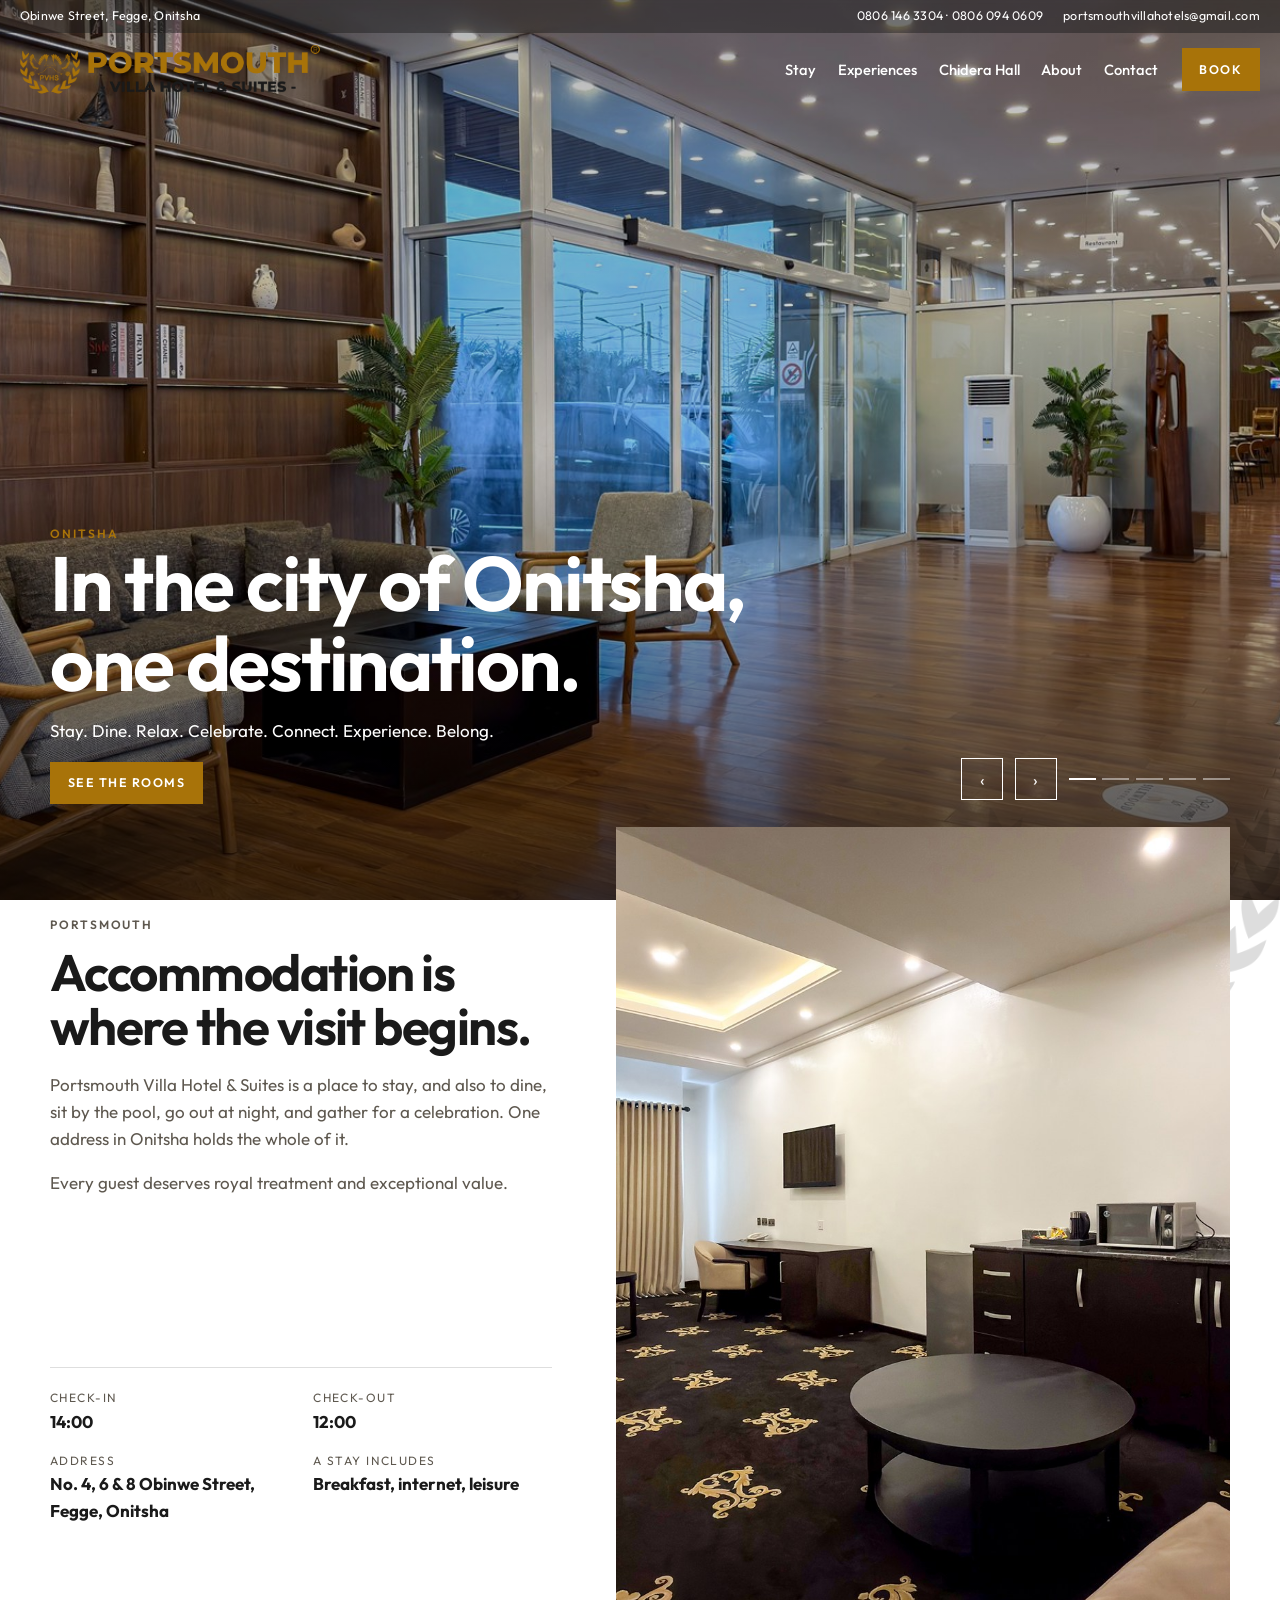
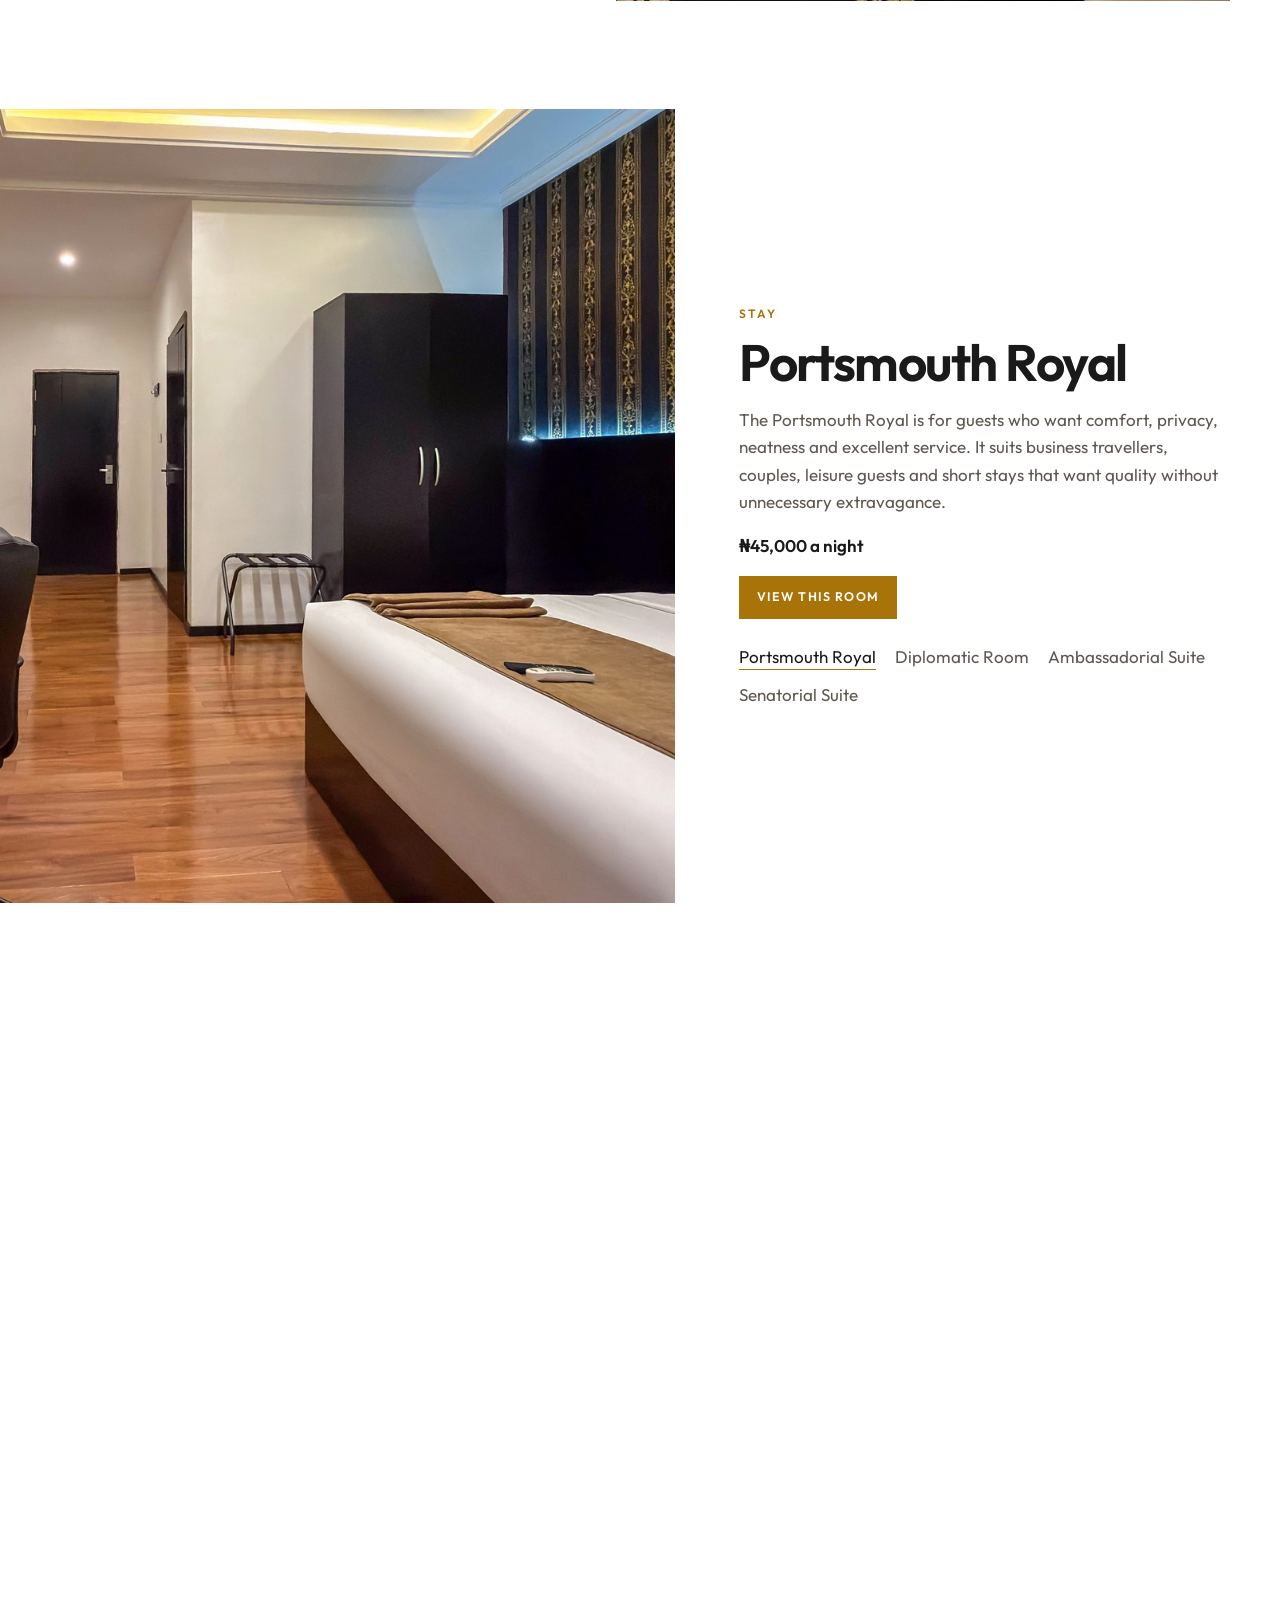
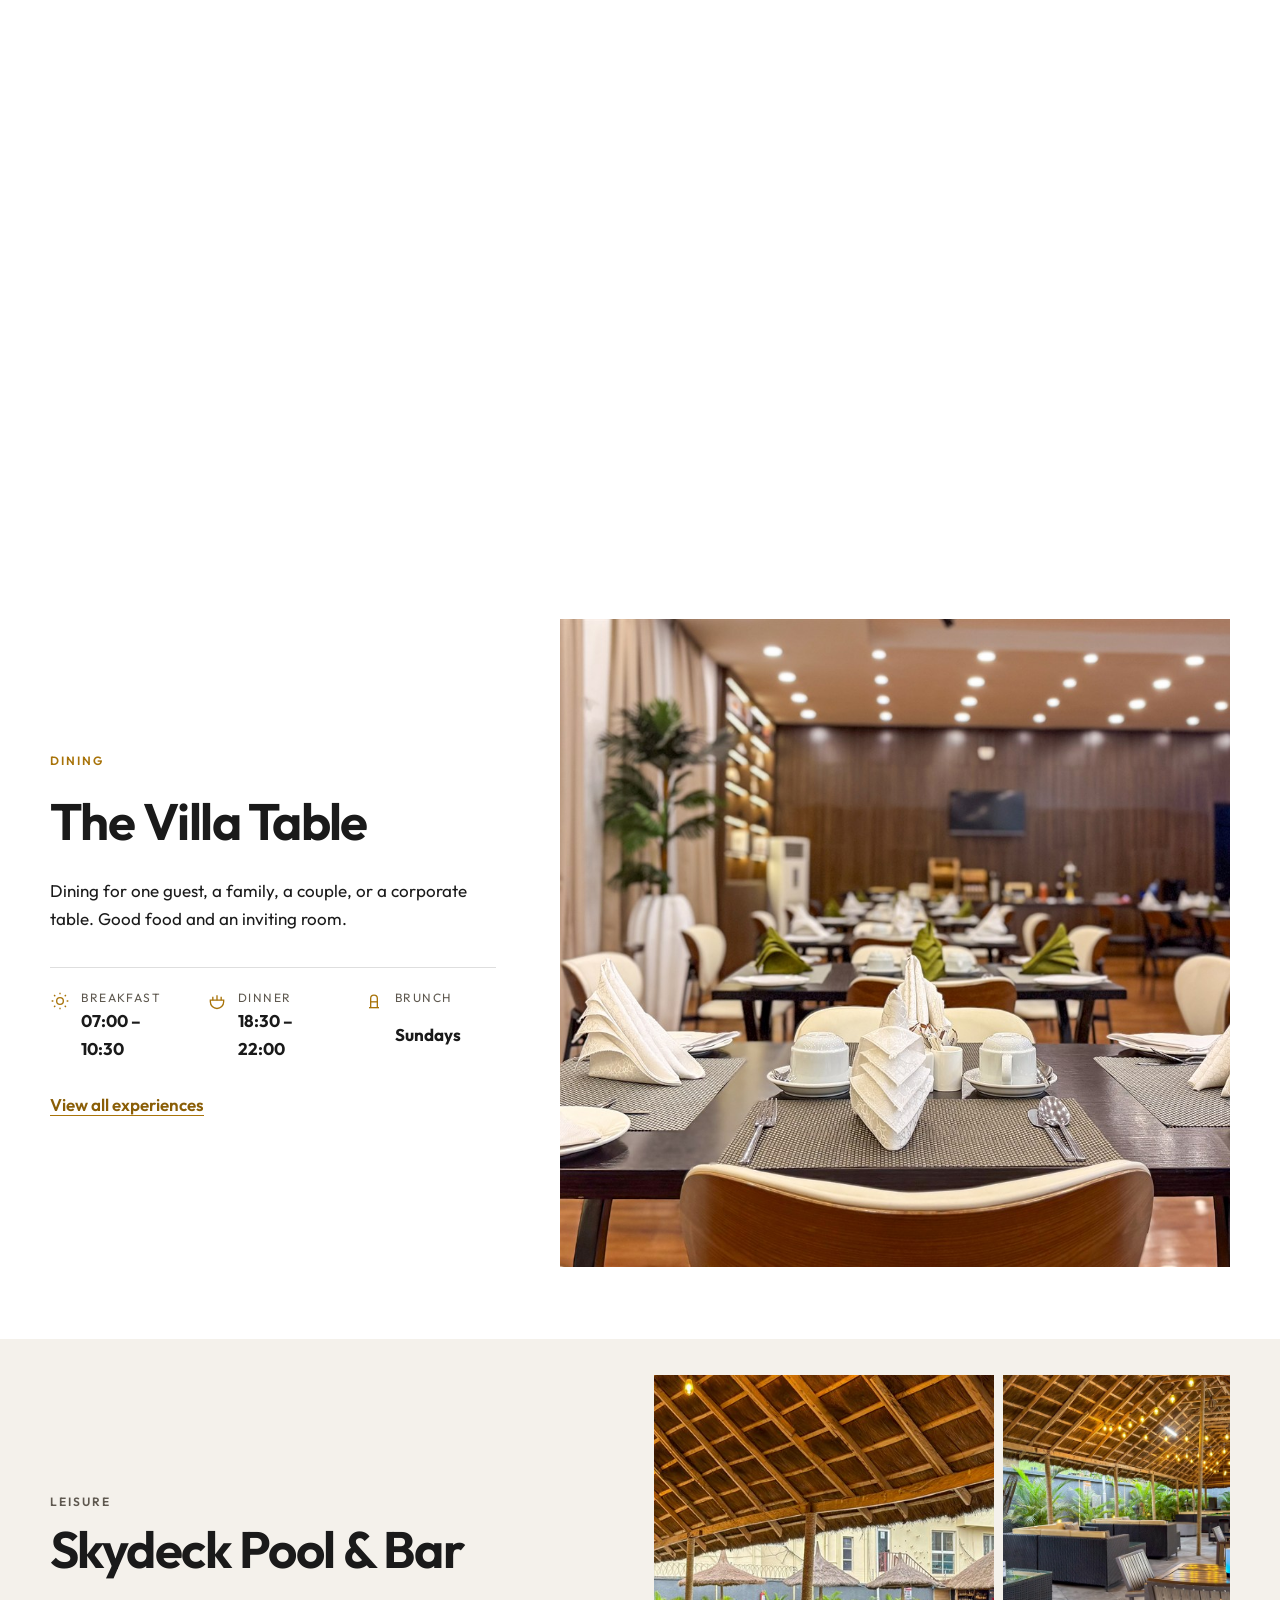
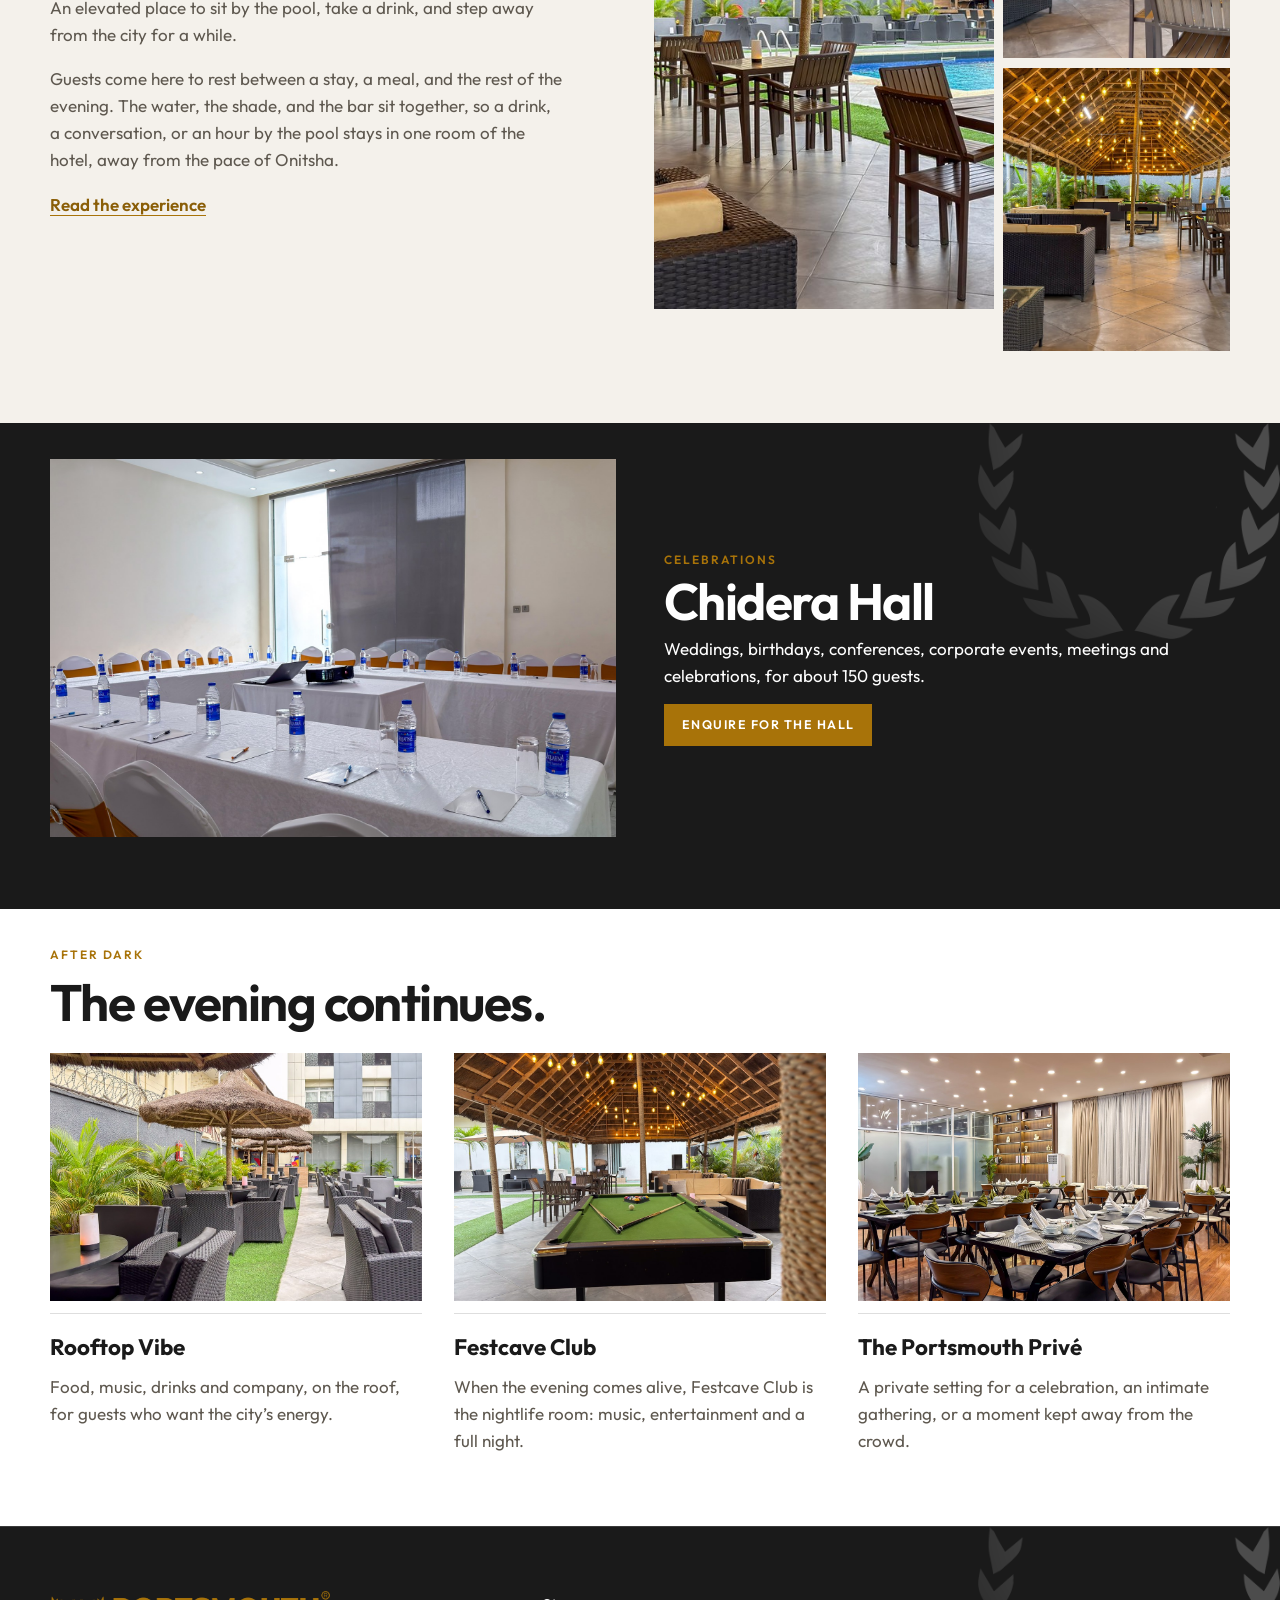
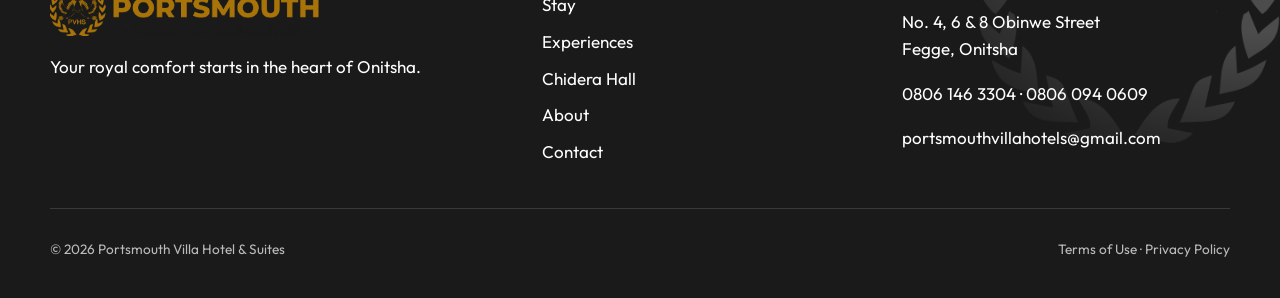
==== index.html @ 645252fc "Initial commit" ====
<!DOCTYPE html>
<html lang="en">
<head>
  <meta charset="utf-8">
  <meta name="viewport" content="width=device-width, initial-scale=1">
  <title>Portsmouth Villa Hotel &amp; Suites | Onitsha</title>
  <meta name="description" content="In the city of Onitsha, one destination. Stay, dine, relax, celebrate and belong at Portsmouth Villa Hotel &amp; Suites.">
  <link rel="icon" href="assets/branding/Portsmouth Hotels logo icon.png">
  <link rel="preconnect" href="https://fonts.googleapis.com">
  <link rel="preconnect" href="https://fonts.gstatic.com" crossorigin>
  <link href="https://fonts.googleapis.com/css2?family=Outfit:wght@400;500;600;700&amp;display=swap" rel="stylesheet">
  <link rel="stylesheet" href="css/portsmouth.css">
</head>
<body data-page="home">
  <div id="site-header-root"></div>
  <main id="main">
    <section class="hero hero--slider" id="room-hero" aria-roledescription="carousel" aria-label="Rooms">
      <div class="hero-slider" data-hero>
        <div class="hero-slider__track" data-hero-track></div>
        <div class="hero-slider__copy">
          <p class="label" data-hero-kicker></p>
          <h1 class="h1" data-hero-title></h1>
          <p data-hero-text></p>
          <a class="book" data-hero-cta href="#rooms">See the rooms</a>
        </div>
        <div class="hero-slider__controls">
          <button type="button" data-hero-prev aria-label="Previous slide">‹</button>
          <button type="button" data-hero-next aria-label="Next slide">›</button>
          <div class="hero-dots" data-hero-dots></div>
        </div>
      </div>
    </section>

    <div class="booking-bridge" id="stay-book">
      <div class="booking-bar">
        <div id="stayeazi-widget-silkwood-hotels" class="stayeazi-booking-widget" data-widget-token="zf21Fo8LYm0jHYRP91grvJZnBqG4yktO"></div>
      </div>
    </div>

    <section class="intro-band" id="intro">
      <div class="wreath wreath--black wreath--corner" aria-hidden="true"></div>
      <div class="wrap intro">
        <div class="intro__copy">
          <div>
            <p class="label">Portsmouth</p>
            <h2 class="h2">Accommodation is where the visit begins.</h2>
            <p>Portsmouth Villa Hotel &amp; Suites is a place to stay, and also to dine, sit by the pool, go out at night, and gather for a celebration. One address in Onitsha holds the whole of it.</p>
            <p>Every guest deserves royal treatment and exceptional value.</p>
          </div>
          <ul class="intro-facts">
            <li><span>Check-in</span><strong data-fill="checkIn"></strong></li>
            <li><span>Check-out</span><strong data-fill="checkOut"></strong></li>
            <li><span>Address</span><strong data-fill="address"></strong></li>
            <li><span>A stay includes</span><strong>Breakfast, internet, leisure</strong></li>
          </ul>
        </div>
        <div class="intro__photo" id="intro-photo"></div>
      </div>
    </section>

    <section class="room-seq" id="rooms" aria-label="Rooms">
      <div class="room-seq__track" data-seq>
        <div class="room-seq__stage">
          <div class="room-seq__frame" data-seq-frame></div>
          <div class="room-seq__copy">
            <p class="label">Stay</p>
            <h2 class="h2" data-seq-title></h2>
            <p class="room-seq__text" data-seq-text></p>
            <p class="room-seq__rate" data-seq-rate></p>
            <a class="book" data-seq-cta href="room-details.html?room=royal#royal">View this room</a>
            <ol class="room-seq__names" data-seq-names></ol>
          </div>
        </div>
      </div>
      <div class="room-seq__mobile" data-seq-mobile></div>
    </section>

    <section class="table-band" id="table">
      <div class="wrap table-row">
        <div id="table-photo"></div>
        <div class="table-row__copy">
          <p class="label">Dining</p>
          <h2 class="h2">The Villa Table</h2>
          <p>Dining for one guest, a family, a couple, or a corporate table. Good food and an inviting room.</p>
          <ul class="intro-facts dining-facts">
            <li>
              <svg viewBox="0 0 24 24" aria-hidden="true"><circle cx="12" cy="12" r="4"/><path d="M12 2v2M12 20v2M4.9 4.9l1.4 1.4M17.7 17.7l1.4 1.4M2 12h2M20 12h2M4.9 19.1l1.4-1.4M17.7 6.3l1.4-1.4"/></svg>
              <span>Breakfast</span>
              <strong data-fill="breakfastHours"></strong>
            </li>
            <li>
              <svg viewBox="0 0 24 24" aria-hidden="true"><path d="M4 11h16v2a8 8 0 0 1-16 0v-2z"/><path d="M7 11V7M12 11V5M17 11V7"/></svg>
              <span>Dinner</span>
              <strong data-fill="dinnerHours"></strong>
            </li>
            <li>
              <svg viewBox="0 0 24 24" aria-hidden="true"><path d="M6 20h12"/><path d="M8 20V9a4 4 0 0 1 8 0v11"/><path d="M8 13h8"/></svg>
              <span>Brunch</span>
              <strong data-fill="brunchHours"></strong>
            </li>
          </ul>
          <p><a class="link" href="experiences.html">View all experiences</a></p>
        </div>
      </div>
    </section>

    <section class="sky" id="sky">
      <div class="wrap sky__layout">
        <div class="sky__copy">
          <p class="label">Leisure</p>
          <h2 class="h2">Skydeck Pool &amp; Bar</h2>
          <p>An elevated place to sit by the pool, take a drink, and step away from the city for a while.</p>
          <p>Guests come here to rest between a stay, a meal, and the rest of the evening. The water, the shade, and the bar sit together, so a drink, a conversation, or an hour by the pool stays in one room of the hotel, away from the pace of Onitsha.</p>
          <p><a class="link" href="experiences.html#skydeck">Read the experience</a></p>
        </div>
        <div class="sky-gallery" id="sky-gallery"></div>
      </div>
    </section>

    <section class="chidera" id="hall">
      <div class="wreath wreath--corner" aria-hidden="true"></div>
      <div class="wrap chidera__grid">
        <div class="chidera__copy">
          <div class="chidera__intro">
            <p class="label">Celebrations</p>
            <h2 class="h2">Chidera Hall</h2>
            <p>Weddings, birthdays, conferences, corporate events, meetings and celebrations, for about 150 guests.</p>
          </div>
          <p class="chidera__cta"><a class="book" href="chidera-hall.html">Enquire for the hall</a></p>
        </div>
        <div id="chidera-photo"></div>
      </div>
    </section>

    <section class="evening">
      <div class="wrap">
        <p class="label">After dark</p>
        <h2 class="h2">The evening continues.</h2>
        <div class="evening__grid" id="evening"></div>
      </div>
    </section>
  </main>
  <div id="site-footer-root"></div>
  <script src="js/content.js"></script>
  <script src="js/images.js"></script>
  <script src="js/site-chrome.js"></script>
  <script src="js/pages.js"></script>
</body>
</html>
---- css/portsmouth.css ----
:root {
  --gold: #a87309;
  --gold-deep: #8a5e07;
  --ink: #1a1a1a;
  --muted: #5e584f;
  --line: rgba(26, 26, 26, 0.14);
  --white: #fff;
  --header: 7.5rem;
  --section: 4.5rem;
  --ease: cubic-bezier(0.22, 1, 0.36, 1);
  --font: "Outfit", "Avenir Next", "Segoe UI", sans-serif;
}

*,
*::before,
*::after { box-sizing: border-box; }

html { scroll-behavior: smooth; }

body {
  margin: 0;
  background: var(--white);
  color: var(--ink);
  font-family: var(--font);
  font-size: 1.0625rem;
  line-height: 1.6;
  font-weight: 400;
}

img { max-width: 100%; display: block; }

a { color: inherit; }

button, input, select, textarea { font: inherit; color: inherit; }

.skip {
  position: absolute;
  left: 1rem;
  top: -4rem;
  background: var(--white);
  padding: 0.5rem 0.75rem;
  z-index: 80;
}

.skip:focus { top: 0.5rem; }

.wrap {
  width: min(1180px, calc(100% - 3rem));
  margin-inline: auto;
}

.wrap-wide {
  width: min(1360px, calc(100% - 2rem));
  margin-inline: auto;
}

.label {
  margin: 0 0 0.75rem;
  color: var(--gold);
  font-size: 0.75rem;
  font-weight: 600;
  letter-spacing: 0.16em;
  text-transform: uppercase;
}

h1, h2, .h1, .h2 {
  font-weight: 650;
  letter-spacing: -0.03em;
  line-height: 1.05;
}

.h1 { font-size: clamp(2.6rem, 6vw, 5.4rem); margin: 0; }

.h2 { font-size: clamp(2rem, 4vw, 3.4rem); margin: 0; }

.lead { font-size: 1.125rem; color: var(--muted); max-width: 38rem; }

.rule { border: 0; border-top: 1px solid var(--line); margin: 0; }

/* Media */
.media {
  overflow: hidden;
  background: var(--ink);
  position: relative;
}

.media img {
  width: 100%;
  height: 100%;
  object-fit: cover;
  transition: transform 0.7s var(--ease);
}

.media--16x9 { aspect-ratio: 16 / 9; }
.media--3x2 { aspect-ratio: 3 / 2; }
.media--4x5 { aspect-ratio: 4 / 5; }

a:hover .media img,
button:hover .media img,
.media:active img { transform: scale(1.035); }

/* Pattern */
.wreath {
  position: absolute;
  inset: 0;
  pointer-events: none;
  background-image: url("../assets/branding/Portsmouth_pattern.png");
  background-repeat: no-repeat;
  background-position: right top;
  background-size: min(340px, 72%);
  opacity: 0.13;
}

.wreath--corner {
  left: auto;
  bottom: auto;
  width: min(420px, 70%);
  height: 70%;
  -webkit-mask-image: radial-gradient(ellipse at top right, #000 28%, transparent 74%);
  mask-image: radial-gradient(ellipse at top right, #000 28%, transparent 74%);
}

.chidera .wreath,
.site-footer .wreath {
  filter: invert(1);
  opacity: 0.22;
}

/* Header */
.site-header {
  position: fixed;
  inset: 0 0 auto 0;
  z-index: 40;
  color: var(--white);
  transition: background 0.4s var(--ease), color 0.4s var(--ease);
}

.site-header.is-solid,
body:not([data-page="home"]) .site-header {
  background: var(--white);
  color: var(--ink);
  border-bottom: 1px solid var(--line);
}

.topbar {
  display: flex;
  justify-content: flex-end;
  gap: 1.25rem;
  padding: 0.4rem 1.25rem;
  font-size: 0.78rem;
  letter-spacing: 0.02em;
  background: rgba(26, 26, 26, 0.45);
}

.site-header.is-solid .topbar,
body:not([data-page="home"]) .topbar {
  background: var(--ink);
  color: var(--white);
}

.topbar a { text-decoration: none; }
.topbar a:hover { color: #e4c27a; }

.topbar__address { margin-right: auto; }

.navrow {
  display: flex;
  align-items: center;
  gap: 1.5rem;
  min-height: 4.6rem;
  padding: 0.4rem 1.25rem;
}

.logo {
  position: relative;
  display: block;
  flex: none;
  width: 300px;
  aspect-ratio: 3128 / 504;
  overflow: hidden;
  line-height: 0;
}

.logo img {
  position: absolute;
  width: calc(100% * 3508 / 3128);
  height: calc(100% * 2481 / 504);
  max-width: none;
  left: calc(100% * -220 / 3128);
  top: calc(100% * -896 / 504);
  object-fit: fill;
}

@media (max-width: 1279px) {
  .logo { width: min(260px, 32vw); }
}

@media (max-width: 1023px) {
  :root { --header: 6.25rem; --section: 3.25rem; }
  .logo { width: min(210px, 58vw); }
}

@media (max-width: 480px) {
  :root { --section: 2.5rem; }
}
.logo__on-light { display: none; }

.site-header.is-solid .logo__on-dark,
body:not([data-page="home"]) .logo__on-dark { display: none; }

.site-header.is-solid .logo__on-light,
body:not([data-page="home"]) .logo__on-light { display: block; }

.nav {
  display: none;
  align-items: center;
  gap: 1.35rem;
  margin-left: auto;
}

.nav a {
  text-decoration: none;
  font-size: 0.92rem;
  font-weight: 500;
  position: relative;
}

.nav a::after {
  content: "";
  position: absolute;
  left: 0;
  right: 0;
  bottom: -0.2rem;
  height: 1px;
  background: currentColor;
  transform: scaleX(0);
  transform-origin: left;
  transition: transform 0.35s var(--ease);
}

.nav a:hover::after,
.nav a[aria-current="page"]::after { transform: scaleX(1); }

.book {
  display: inline-flex;
  align-items: center;
  justify-content: center;
  text-decoration: none;
  background: var(--gold);
  color: var(--white);
  padding: 0.7rem 1.1rem;
  font-size: 0.78rem;
  font-weight: 600;
  letter-spacing: 0.12em;
  text-transform: uppercase;
  border: 0;
  cursor: pointer;
}

.book:hover { background: var(--gold-deep); }
.book:active { transform: translateY(1px); }

.menu-btn {
  margin-left: auto;
  display: inline-flex;
  align-items: center;
  justify-content: center;
  background: rgba(26, 26, 26, 0.72);
  color: var(--white);
  border: 0;
  width: 2.6rem;
  height: 2.6rem;
  padding: 0;
  cursor: pointer;
}

.site-header.is-solid .menu-btn,
body:not([data-page="home"]) .menu-btn {
  background: transparent;
  color: var(--ink);
  border: 1px solid currentColor;
}

.menu-btn span { width: 1.15rem; }

.menu-btn span,
.menu-btn span::before,
.menu-btn span::after {
  display: block;
  height: 1px;
  background: currentColor;
  position: relative;
}

.menu-btn span::before,
.menu-btn span::after {
  content: "";
  position: absolute;
  left: 0;
  right: 0;
}

.menu-btn span::before { top: -6px; }
.menu-btn span::after { top: 6px; }

.mobile-nav {
  position: fixed;
  inset: 0;
  z-index: 60;
  background: var(--white);
  color: var(--ink);
  padding: 1.25rem;
  display: flex;
  flex-direction: column;
  transform: translateX(100%);
  transition: transform 0.4s var(--ease);
}

.mobile-nav.is-open { transform: none; }

.mobile-nav__top {
  display: flex;
  justify-content: space-between;
  align-items: center;
}

.mobile-nav nav {
  display: flex;
  flex-direction: column;
  gap: 0.35rem;
  margin-top: 2rem;
}

.mobile-nav nav a {
  text-decoration: none;
  font-size: 2rem;
  font-weight: 600;
  letter-spacing: -0.03em;
  line-height: 1.2;
}

.mobile-nav__meta {
  margin-top: auto;
  padding-top: 1.5rem;
  color: var(--muted);
  font-size: 0.95rem;
}

.mobile-nav__meta a { color: var(--ink); }

@media (min-width: 1024px) {
  .nav, .navrow > .book { display: inline-flex; }
  .menu-btn { display: none; }
  .topbar__address { display: inline; }
}

@media (max-width: 1023px) {
  .topbar__address { display: none; }
  .navrow > .book { display: none; }
  .menu-btn { flex: none; }
}

@media (max-width: 720px) {
  .topbar {
    gap: 0.65rem;
    padding-inline: 0.75rem;
    font-size: 0.68rem;
  }
  .topbar a[href^="mailto"] { display: none; }
  .topbar .topbar__dot,
  .topbar .topbar__phones a:last-child { display: none; }
  .hero__copy { width: min(1180px, calc(100% - 1.5rem)); }
  .h1 { font-size: clamp(2.05rem, 8.2vw, 5.4rem); }
}

html { overflow-x: clip; }

.hero-book,
.hero-book .stayeazi-booking-widget,
#stay-book .stayeazi-booking-widget {
  max-width: 100%;
  min-width: 0;
}

/* Hero */
.hero {
  position: relative;
  min-height: 100svh;
  width: 100%;
  max-width: 100%;
  color: var(--white);
  display: flex;
  flex-direction: column;
  justify-content: flex-end;
  background: var(--ink);
  overflow-x: clip;
}

.hero__photo {
  position: absolute;
  inset: 0;
  overflow: hidden;
}

.hero__photo .media {
  height: 100%;
  aspect-ratio: auto;
}

.hero__photo img {
  width: 100%;
  height: 100%;
  object-fit: cover;
  object-position: 30% 60%;
  transform: scale(1.06);
  animation: settle 1.2s var(--ease) forwards;
}

.hero__shade {
  position: absolute;
  inset: 0;
  background: linear-gradient(to top, rgba(0, 0, 0, 0.62) 0%, rgba(0, 0, 0, 0.15) 46%, rgba(0, 0, 0, 0.28) 100%);
}

.hero__copy {
  position: relative;
  z-index: 1;
  width: min(1180px, calc(100% - 3rem));
  min-width: 0;
  margin: auto auto 1.25rem;
  padding-top: calc(var(--header) + 1rem);
}

.hero__copy p {
  max-width: 36rem;
  font-size: 1.15rem;
  margin: 1rem 0 0;
}

.hero-book {
  position: relative;
  z-index: 2;
  width: min(1100px, calc(100% - 2rem));
  min-width: 0;
  max-width: 100%;
  margin: 0 auto 1rem;
  overflow-x: auto;
}

.hero-book .stayeazi-booking-widget {
  background: var(--white);
  color: var(--ink);
  max-width: 1100px;
  margin: 0 auto;
  min-height: 4.5rem;
}

@keyframes settle { to { transform: scale(1); } }

.hero--slider, .hero-slider { height: 100svh; min-height: 100svh; background: var(--ink); color: #fff; }
.hero-slider { position: relative; }
.hero-slider__track { display: flex; overflow-x: auto; scroll-snap-type: x mandatory; scrollbar-width: none; height: 100%; }
.hero-slider__track::-webkit-scrollbar { display: none; }
.hero-slide { position: relative; flex: 0 0 100%; scroll-snap-align: start; scroll-snap-stop: always; min-width: 0; height: 100%; }
.hero-slide__photo { position: relative; height: 100%; }
.hero-slide__photo .media { height: 100%; aspect-ratio: auto; }
.hero-slide__photo img { width: 100%; height: 100%; object-fit: cover; }
.hero-slide__shade { position: absolute; inset: 0; background: linear-gradient(to top, rgba(0, 0, 0, 0.72), rgba(0, 0, 0, 0.12) 50%, rgba(0, 0, 0, 0.28)); }
.hero-slider__copy { display: none; }
.hero-slide__card { position: absolute; left: 0; right: 0; bottom: 0; z-index: 1; padding: 1.25rem 1.25rem 8.5rem; }
.hero-slide__card h2 { margin: 0.15rem 0 0.45rem; font-size: clamp(1.8rem, 8vw, 2.6rem); line-height: 1.05; }
.hero-slide__card p { margin: 0; max-width: 22rem; }
.hero-slide__card .book { margin-top: 0.9rem; }
.hero-slider__controls { position: absolute; z-index: 2; left: 1.25rem; right: 1.25rem; bottom: 5rem; display: flex; align-items: center; gap: 0.75rem; }
.hero-slider__controls button, .room-seq__nav button { width: 2.6rem; height: 2.6rem; border: 1px solid currentColor; background: transparent; color: inherit; cursor: pointer; }
.hero-dots { display: flex; gap: 0.4rem; margin-left: auto; }
.hero-dots button { width: 1.7rem; height: 2px; padding: 0; border: 0; background: rgba(255, 255, 255, 0.45); }
.hero-dots button[aria-current="true"] { background: #fff; }

.booking-bridge {
  position: relative;
  z-index: 6;
  display: flex;
  justify-content: center;
  margin-top: -2.9rem;
  margin-bottom: -2.9rem;
  padding-inline: 0.75rem;
  pointer-events: none;
}
.booking-bridge .booking-bar,
.booking-bar {
  pointer-events: auto;
  width: min(48rem, calc(100% - 1.5rem));
  max-width: 100%;
  margin-inline: auto;
}

@media (min-width: 900px) {
  .hero-slider__track { position: absolute; inset: 0; display: block; overflow: hidden; }
  .hero-slide { position: absolute; inset: 0; opacity: 0; transition: opacity 0.7s var(--ease); pointer-events: none; }
  .hero-slide.is-active { opacity: 1; pointer-events: auto; }
  .hero-slide__card { display: none; }
  .hero-slider__copy { display: block; position: absolute; z-index: 1; left: 0; right: 0; bottom: 6rem; width: min(1180px, calc(100% - 4rem)); margin: 0 auto; }
  .hero-slider__copy h1 { max-width: 14ch; }
  .hero-slider__copy p { max-width: 34rem; margin: 0.8rem 0 0; }
  .hero-slider__copy .book { margin-top: 1.1rem; }
  .hero-slider__controls { left: auto; right: max(2rem, calc((100% - 1180px) / 2)); bottom: 6.25rem; width: auto; }
}

/* Sections */
.band { padding: var(--section) 0; }

.sky, .evening { position: relative; overflow: hidden; }
.intro-band, .table-band { position: relative; }
.intro { display: grid; grid-template-columns: 1fr; gap: 1.5rem; align-items: stretch; }
.intro__copy { display: flex; flex-direction: column; justify-content: space-between; gap: 2rem; padding: clamp(3rem, 6vw, 5rem) 0; }
.intro__copy p { color: var(--muted); max-width: 38rem; }
@media (max-width: 899px) {
  .intro__photo { display: none; }
}
.intro-facts { list-style: none; margin: 0; padding: 1.25rem 0 0; display: grid; grid-template-columns: 1fr 1fr; gap: 1rem 1.5rem; border-top: 1px solid var(--line); }
.intro-facts span { display: block; color: var(--muted); font-size: 0.75rem; letter-spacing: 0.12em; text-transform: uppercase; }
.dining-facts { grid-template-columns: 1fr; margin-top: 0.4rem; }
.dining-facts li { display: grid; grid-template-columns: 1.4rem 1fr; column-gap: 0.55rem; align-items: start; }
.dining-facts svg { grid-row: 1 / span 2; width: 1.25rem; height: 1.25rem; margin-top: 0.15rem; stroke: var(--gold); fill: none; stroke-width: 1.6; }
.dining-facts span { grid-column: 2; }
.dining-facts strong { grid-column: 2; }
@media (min-width: 600px) {
  .dining-facts { grid-template-columns: repeat(3, minmax(0, 1fr)); }
}
.intro-band { padding-top: 5.75rem; padding-bottom: var(--section); }
.room-seq,
.table-band,
.sky,
.chidera,
.evening { padding-bottom: var(--section); }
main > section + section { padding-top: calc(var(--section) * 0.5); }
.intro__copy { padding-top: 1rem; }
@media (min-width: 900px) {
  .intro { grid-template-columns: 0.9fr 1.1fr; gap: 4rem; min-height: 78vh; align-items: stretch; }
  .intro__photo { position: relative; margin-top: -4.5rem; min-height: 100%; align-self: stretch; }
  .intro__photo .media { position: absolute; inset: 0; height: 100%; aspect-ratio: auto; min-height: 0; }
  .intro__photo .media img { width: 100%; height: 100%; object-fit: cover; }
}

.room-seq { position: relative; z-index: 1; background: var(--white); }
.room-seq__mobile {
  height: calc(100svh + var(--count, 4) * 72svh);
}
.room-seq__pin {
  position: sticky;
  top: var(--header);
  height: calc(100svh - var(--header));
  display: flex;
  flex-direction: column;
  padding: 0.7rem 1.15rem 0.85rem;
  overflow: hidden;
  background: var(--white);
  box-sizing: border-box;
}
.room-seq__steps { display: flex; gap: 0.4rem; margin-bottom: 0.55rem; flex: none; }
.room-seq__steps span { flex: 1; height: 2px; background: rgba(26, 26, 26, 0.16); }
.room-seq__steps span.is-past { background: rgba(26, 26, 26, 0.4); }
.room-seq__steps span.is-active { background: var(--gold); }
.room-seq__slides { flex: 1; min-height: 0; display: grid; }
.room-card {
  grid-area: 1 / 1;
  min-height: 0;
  height: 100%;
  display: flex;
  flex-direction: column;
  opacity: 0;
  transform: translateX(70%);
  pointer-events: none;
  transition: opacity 0.45s ease, transform 0.6s var(--ease);
}
.room-card.is-past { transform: translateX(-70%); }
.room-card.is-active { opacity: 1; transform: none; pointer-events: auto; }
.room-card .media { flex: 1 1 auto; min-height: 0; aspect-ratio: auto; overflow: hidden; }
.room-card .media img { width: 100%; height: 100%; object-fit: cover; }
.room-card__body { flex: none; padding: 0.6rem 0 0; display: grid; gap: 0.5rem; }
.room-card__body h3 { margin: 0; font-size: clamp(1.3rem, 4.6vw, 1.65rem); }
.room-card__body .book { justify-self: start; }
.room-amenities { list-style: none; display: grid; grid-template-columns: repeat(3, 1fr); gap: 0.45rem; margin: 0; padding: 0; }
.room-amenities li { display: grid; justify-items: center; gap: 0.25rem; text-align: center; font-size: 0.68rem; line-height: 1.2; }
.room-amenities svg { width: 1.3rem; height: 1.3rem; stroke: var(--ink); fill: none; stroke-width: 1.6; }
.room-seq__track { display: none; }
.table-band { position: relative; z-index: 0; clear: both; background: var(--white); }
@media (max-width: 899px) {
  .room-seq { padding-top: 0; padding-bottom: var(--section); }
  .table-row { gap: 0.85rem; }
  .table-row__copy { justify-content: flex-start; gap: 0.35rem; padding: 0; }
  .table-row__copy .label { margin-bottom: 0.15rem; }
  .table-row__copy h2,
  .table-row__copy p { margin: 0; }
}
@media (min-width: 900px) {
  .room-seq__mobile { display: none; }
  .room-seq__track { display: block; --stage: calc(100svh - var(--header)); --step: 78vh; height: calc(var(--stage) + var(--count, 4) * var(--step)); }
  .room-seq__stage { position: sticky; top: var(--header); height: var(--stage); display: grid; grid-template-columns: 1.15fr 0.85fr; gap: 3.5rem; align-items: center; width: 100%; margin: 0; padding-right: max(2rem, calc((100% - 1180px) / 2)); }
  .room-seq__copy { padding-left: 0.5rem; }
  .room-seq__stage h2 { margin: 0.25rem 0 0.8rem; font-size: clamp(2.4rem, 4vw, 4rem); }
  .room-seq__text { color: var(--muted); max-width: 34rem; }
  .room-seq__rate { font-weight: 600; }
  .room-seq__names { display: flex; flex-wrap: wrap; gap: 0.7rem 1.2rem; list-style: none; margin: 1.5rem 0 0; padding: 0; }
  .room-seq__names button { background: none; border: 0; padding: 0; cursor: pointer; color: var(--muted); font: inherit; }
  .room-seq__names button[aria-current="true"] { color: var(--ink); box-shadow: inset 0 -1px 0 var(--gold); }
  .room-seq__frame { height: 100%; overflow: hidden; background: var(--ink); }
  .room-seq__frame .media, .room-seq__frame img { height: 100%; width: 100%; object-fit: cover; aspect-ratio: auto; }
}

.table-row { display: grid; grid-template-columns: 1fr; gap: 1.25rem; align-items: stretch; }
.table-row__copy { display: flex; flex-direction: column; justify-content: center; gap: 0.75rem; padding: clamp(1.5rem, 4vw, 3rem) 0; }
@media (max-width: 899px) {
  .table-row { gap: 0.85rem; }
  .table-row__copy { justify-content: flex-start; gap: 0.35rem; padding: 0; }
  .table-row__copy .label { margin: 0 0 0.15rem; }
  .table-row__copy h2,
  .table-row__copy p { margin: 0; }
}
@media (min-width: 900px) {
  .table-row { grid-template-columns: 0.8fr 1.2fr; gap: 4rem; min-height: 72vh; }
  .table-row__copy { order: -1; }
  .table-row .media { height: 100%; min-height: 100%; aspect-ratio: auto; }
}
@media (max-width: 899px) {
  .chidera__grid { display: flex; flex-direction: column; gap: 1.15rem; }
  .chidera__copy { display: contents; }
  .chidera__intro { order: 1; }
  #chidera-photo { order: 2; }
  .chidera__cta { order: 3; margin: 0; }
}
@media (min-width: 900px) {
  .chidera__grid > .chidera__copy { order: 2; }
}
.sky { background: #f4f1eb; }
.sky__layout { display: grid; gap: 1.5rem; align-items: center; }
.sky__copy { max-width: 34rem; }
.sky__copy p { color: var(--muted); }
.sky-gallery { display: grid; grid-template-columns: 1.5fr 1fr; gap: 0.6rem; width: 100%; max-width: 36rem; align-items: start; }
.sky-gallery__main .media { aspect-ratio: 7 / 11; }
.sky-gallery__col { display: grid; gap: 0.6rem; align-content: start; }
.sky-gallery__col .media { aspect-ratio: 4 / 5; }
@media (min-width: 900px) {
  .sky__layout { grid-template-columns: 0.9fr 1.1fr; gap: 2.25rem; }
  .sky-gallery { justify-self: end; }
}
.sky-gallery__main.reveal:not(.is-in) { transform: translateX(-30px); }
.sky-anim--top.reveal:not(.is-in) { transform: translateY(-26px); transition-delay: 0.18s; }
.sky-anim--bottom.reveal:not(.is-in) { transform: translateY(26px); transition-delay: 0.34s; }
.evening__grid { position: relative; display: grid; gap: 1.5rem; margin-top: 1.5rem; }
.evening__grid a { text-decoration: none; display: grid; gap: 0.4rem; align-content: start; }
.evening__grid .media { margin-bottom: 0.35rem; }
.evening__grid strong { font-size: 1.4rem; border-top: 1px solid var(--line); padding-top: 1rem; }
.evening__grid p { margin: 0; color: var(--muted); }
@media (min-width: 800px) { .evening__grid { grid-template-columns: repeat(3, 1fr); gap: 2rem; } }

.chidera {
  position: relative;
  background: var(--ink);
  color: var(--white);
  overflow: hidden;
}

.chidera__grid {
  position: relative;
  display: grid;
  grid-template-columns: 1fr;
  gap: 2rem;
  padding: 0;
  align-items: center;
}

.chidera__intro .label { margin: 0 0 0.35rem; }
.chidera__intro p { margin: 0.4rem 0 0; }
.chidera__cta { margin: 0.9rem 0 0; }

@media (max-width: 899px) {
  .chidera__grid { display: flex; flex-direction: column; align-items: flex-start; gap: 1.15rem; }
  .chidera__intro,
  #chidera-photo { align-self: stretch; width: 100%; }
  .chidera__cta { align-self: flex-start; text-align: left; }
  .chidera__cta .book { margin-left: 0; }
}

@media (min-width: 900px) {
  .chidera__grid { grid-template-columns: 1fr 1fr; gap: 3rem; }
}

.more-line {
  padding: 2.5rem 0 0;
  font-size: 1.15rem;
}

.more-line a { color: var(--gold-deep); }

.link {
  color: var(--gold-deep);
  font-weight: 600;
  text-decoration: none;
  border-bottom: 1px solid var(--gold);
}

.link:hover { border-bottom-color: transparent; }

/* Inner pages */
.page {
  padding-top: var(--header);
}

.page-head {
  position: relative;
  overflow: hidden;
  padding: var(--section) 0 calc(var(--section) * 0.5);
}

.page > .wrap,
.page > .split,
.page > .legal { padding-bottom: var(--section); }

.page-head h1 { max-width: 16ch; position: relative; z-index: 1; }

.page-head::after {
  content: "";
  position: absolute;
  top: 0;
  right: 0;
  width: min(48%, 520px);
  height: 100%;
  pointer-events: none;
  background-image: url("../assets/branding/Portsmouth_pattern.png");
  background-repeat: no-repeat;
  background-position: right top;
  background-size: min(280px, 64%);
  opacity: 0.12;
  -webkit-mask-image: radial-gradient(ellipse at top right, #000 16%, transparent 70%);
  mask-image: radial-gradient(ellipse at top right, #000 16%, transparent 70%);
}

.stack { display: grid; gap: 2.5rem; }

.factbar { margin-top: 2rem; }
@media (min-width: 800px) {
  .factbar { grid-template-columns: repeat(4, 1fr); }
}

.stay-grid { display: grid; grid-template-columns: 1fr; gap: 1.25rem; }
@media (min-width: 640px) {
  .stay-grid { grid-template-columns: repeat(2, 1fr); }
}
@media (min-width: 1024px) {
  .stay-grid { grid-template-columns: repeat(3, 1fr); gap: 1.5rem; }
}

.room-tile {
  display: flex;
  flex-direction: column;
  background: var(--white);
  border: 1px solid var(--line);
  overflow: hidden;
}
.room-tile__photo { position: relative; display: block; }
.room-tile__no {
  position: absolute;
  left: 0.9rem;
  top: 0.9rem;
  background: rgba(26, 26, 26, 0.82);
  color: var(--white);
  font-size: 0.68rem;
  font-weight: 600;
  letter-spacing: 0.14em;
  text-transform: uppercase;
  padding: 0.35rem 0.6rem;
}
.room-tile__body { display: grid; gap: 0.8rem; padding: 1.25rem; flex: 1; }
.room-tile__body h2 { margin: 0; font-size: 1.55rem; letter-spacing: -0.02em; }
.room-tile__body > p { margin: 0; color: var(--muted); font-size: 0.95rem; }
.room-tile .room-amenities { border-top: 1px solid var(--line); border-bottom: 1px solid var(--line); padding-block: 0.9rem; }
.room-tile__foot {
  margin-top: auto;
  display: flex;
  align-items: center;
  justify-content: space-between;
  gap: 1rem;
}
.room-tile__rate { font-weight: 650; }
.room-tile__rate small { color: var(--muted); font-weight: 400; }

/* Chidera Hall page */
.setups .lead { margin-bottom: 2rem; }
.setup-grid { display: grid; grid-template-columns: 1fr; gap: 1.25rem; }
@media (min-width: 800px) {
  .setup-grid { grid-template-columns: repeat(3, 1fr); gap: 1.5rem; }
}
.setup-card { border: 1px solid var(--line); background: var(--white); overflow: hidden; }
.setup-card__body { padding: 1.25rem; display: grid; gap: 0.5rem; }
.setup-card__body h3 { margin: 0; font-size: 1.35rem; }
.setup-card__body p { margin: 0; color: var(--muted); font-size: 0.95rem; }
.hall-facts { margin-top: 2.5rem; }
.enquire-panel {
  background: #f4f1eb;
  padding: clamp(1.5rem, 4vw, 2.75rem);
}
.enquire-panel > p { color: var(--muted); max-width: 36rem; }
.enquire-panel form.enquire { margin-top: 1.5rem; }

/* About page */
.about-story { align-items: start; }
.about-aside { border: 1px solid var(--line); padding: 1.5rem; }
.facts--stack { grid-template-columns: 1fr; }
.about-exp-band {
  background: var(--ink);
  color: var(--white);
  padding: var(--section) 0;
  margin-bottom: var(--section);
}
.about-exp-band .link { color: #e4c27a; }
.about-exp {
  list-style: none;
  margin: 1.5rem 0;
  padding: 0;
  display: grid;
  grid-template-columns: 1fr;
  gap: 0;
}
.about-exp li { border-top: 1px solid rgba(255, 255, 255, 0.16); }
.about-exp li:last-child { border-bottom: 1px solid rgba(255, 255, 255, 0.16); }
.about-exp a {
  display: flex;
  gap: 1rem;
  align-items: baseline;
  text-decoration: none;
  padding: 0.8rem 0;
  font-size: 1.15rem;
  font-weight: 550;
}
.about-exp a span { color: var(--gold); font-size: 0.78rem; letter-spacing: 0.12em; }
.about-exp a:hover { color: #e4c27a; }
@media (min-width: 800px) {
  .about-exp { grid-template-columns: repeat(3, 1fr); gap: 0 2.5rem; }
}
.about-people { display: grid; gap: 1.25rem; }
@media (min-width: 800px) {
  .about-people { grid-template-columns: 1fr 1fr; gap: 1.5rem; }
}
.person-card { border: 1px solid var(--line); padding: 1.5rem; }
.person-card p { color: var(--muted); }
.about-close { text-align: center; }
.about-close__line {
  font-size: clamp(1.5rem, 3.4vw, 2.4rem);
  font-weight: 650;
  letter-spacing: -0.02em;
  max-width: 22ch;
  margin: 0 auto 1.25rem;
}

/* Contact page */
.contact-layout { display: grid; gap: 2rem; align-items: start; }
@media (min-width: 900px) {
  .contact-layout { grid-template-columns: 1fr 1fr; gap: 3rem; }
}
.contact-channels { display: grid; gap: 1.4rem; }
.contact-channels h2 { margin: 0 0 0.5rem; }
.channel { display: flex; gap: 1rem; align-items: flex-start; }
.channel__icon {
  flex: none;
  width: 2.75rem;
  height: 2.75rem;
  border: 1px solid var(--gold);
  border-radius: 50%;
  display: grid;
  place-items: center;
}
.channel__icon svg { width: 1.25rem; height: 1.25rem; stroke: var(--gold-deep); fill: none; stroke-width: 1.6; }
.channel__label {
  margin: 0 0 0.2rem;
  font-size: 0.72rem;
  font-weight: 600;
  letter-spacing: 0.14em;
  text-transform: uppercase;
  color: var(--muted);
}
.channel p { margin: 0; }
.channel a { text-decoration: none; border-bottom: 1px solid var(--gold); }
.map-frame { border: 1px solid var(--line); overflow: hidden; }
.map-frame iframe { display: block; width: 100%; height: 340px; border: 0; }
.contact-close {
  background: var(--ink);
  color: var(--white);
  text-align: center;
  padding: var(--section) 0;
  margin-top: var(--section);
}
.contact-close p {
  margin: 0;
  font-size: clamp(1.4rem, 3vw, 2.1rem);
  font-weight: 650;
  letter-spacing: -0.02em;
}

.facts {
  display: grid;
  grid-template-columns: repeat(2, minmax(0, 1fr));
  gap: 1rem 2rem;
  margin: 0;
  padding: 0;
}

.facts div { border-top: 1px solid var(--line); padding-top: 0.7rem; }

.facts dt {
  font-size: 0.75rem;
  letter-spacing: 0.14em;
  text-transform: uppercase;
  color: var(--gold);
  margin: 0;
}

.facts dd { margin: 0.2rem 0 0; }

@media (min-width: 800px) {
  .facts { grid-template-columns: repeat(3, minmax(0, 1fr)); }
}

.room-layout {
  display: grid;
  gap: 2rem;
  padding-bottom: 4rem;
}

@media (min-width: 900px) {
  .room-layout { grid-template-columns: 1.1fr 0.9fr; align-items: start; }
}

.inroom { columns: 2; padding-left: 1.1rem; margin: 0.5rem 0 0; }
.inroom li { break-inside: avoid; margin: 0.25rem 0; }

.room-book { margin-top: 1.5rem; }

.next-room {
  display: flex;
  justify-content: space-between;
  gap: 1rem;
  padding: 1.25rem 0 3rem;
  border-top: 1px solid var(--line);
  text-decoration: none;
}

.exp-item {
  display: grid;
  gap: 1rem;
  padding: 2rem 0;
  border-top: 1px solid var(--line);
}

.exp-item:last-child { border-bottom: 1px solid var(--line); }

.exp-item__no {
  font-size: 0.8rem;
  letter-spacing: 0.14em;
  color: var(--gold);
}

.exp-item h2 { font-size: clamp(1.7rem, 3vw, 2.6rem); margin: 0.2rem 0; }

@media (min-width: 800px) {
  .exp-item { grid-template-columns: 5rem 1fr 16rem; align-items: center; }
  .exp-item--text { grid-template-columns: 5rem 1fr; }
}

.split {
  display: grid;
  gap: 2rem;
}

@media (min-width: 860px) {
  .split { grid-template-columns: 1fr 1fr; gap: 4rem; }
}

.people { list-style: none; padding: 0; margin: 1rem 0 0; }
.people li { padding: 0.8rem 0; border-top: 1px solid var(--line); }
.people strong { display: block; font-size: 1.2rem; }

form.enquire {
  display: grid;
  gap: 0.9rem;
  max-width: 36rem;
}

form.enquire label { display: grid; gap: 0.3rem; font-size: 0.92rem; }

form.enquire input,
form.enquire select,
form.enquire textarea {
  border: 0;
  border-bottom: 1px solid var(--ink);
  padding: 0.55rem 0;
  background: transparent;
  border-radius: 0;
}

form.enquire input:focus,
form.enquire select:focus,
form.enquire textarea:focus { outline: 2px solid var(--gold); outline-offset: 3px; }

.legal h2 { font-size: 1.35rem; margin: 2rem 0 0.4rem; }
.legal p { color: var(--muted); max-width: 42rem; }

/* ---------- Room details page ---------- */
.room-hero { min-height: 88svh; }
.room-hero__copy { margin-bottom: 2.5rem; }
.room-hero__facts { list-style: none; display: flex; flex-wrap: wrap; gap: .5rem; margin: 0 0 1.25rem; padding: 0; }
.room-hero__facts li { border: 1px solid rgba(255,255,255,.4); border-radius: 999px; padding: .35rem .8rem; color: #fff; font-size: .9rem; background: rgba(0,0,0,.25); }
.room-hero__ctas .book { margin-right: .6rem; }
.book--ghost { background: transparent !important; color: #fff !important; border: 1px solid rgba(255,255,255,.5) !important; }
.room-subnav { position: sticky; top: var(--header); z-index: 40; background: rgba(255,255,255,.96); border-block: 1px solid var(--line); backdrop-filter: blur(8px); }
.room-subnav__row { display: flex; gap: 1.5rem; align-items: center; padding-block: .85rem; overflow-x: auto; }
.room-subnav a { color: var(--ink); text-decoration: none; font-weight: 600; white-space: nowrap; }
.room-subnav__rate { margin-left: auto; color: var(--gold-deep); font-weight: 700; white-space: nowrap; }
.room-about { padding: var(--section) var(--gutter); display: grid; gap: 2rem; }
@media (min-width: 900px) { .room-about { grid-template-columns: 1.2fr .8fr; } }
.room-about__sentence { font-size: clamp(1.15rem, 1rem + 1vw, 1.45rem); line-height: 1.6; color: var(--ink); margin: 0; }
.gallery-block, .others-block { padding-bottom: var(--section); }
.gallery-head { display: flex; justify-content: space-between; align-items: flex-end; gap: 1rem; }
.gallery-count { color: var(--muted); margin: 0; font-size: .95rem; }
.gallery { display: grid; gap: .85rem; margin-top: 1rem; }
.gallery__main .media { aspect-ratio: 16 / 9; }
.gallery__thumbs { display: flex; gap: .65rem; overflow-x: auto; padding-bottom: .15rem; }
.gallery__thumb { flex: 0 0 auto; width: 7.5rem; padding: .3rem; border: 1px solid var(--line); background: #fff; cursor: pointer; opacity: .7; }
.gallery__thumb .media { aspect-ratio: 3 / 2; }
.gallery__thumb img, .gallery__thumb .media { width: 100%; }
.gallery__thumb.is-active { border-color: var(--gold); opacity: 1; }
.room-amen-band { background: #f4f1eb; padding-block: var(--section); margin-block: var(--section); }
.included { list-style: none; padding: 0; margin: 1.75rem 0 0; display: grid; gap: .65rem; color: var(--muted); }
.included li::before { content: "— "; color: var(--gold); font-weight: 700; }

/* ---------- Experiences: full-screen panels (Lusso system) ---------- */
.exp-full { position: relative; min-height: calc(100svh - var(--header)); display: flex; overflow: hidden; }
.exp-full__bg, .exp-full__bg .media, .exp-full__bg img { position: absolute; inset: 0; width: 100%; height: 100%; }
.exp-full__bg img { object-fit: cover; }
.exp-full__shade { position: absolute; inset: 0; background: linear-gradient(90deg, rgba(26,26,26,.72), rgba(26,26,26,.25) 60%, rgba(26,26,26,.1)); }
.exp-full--alt .exp-full__shade { background: linear-gradient(270deg, rgba(26,26,26,.72), rgba(26,26,26,.25) 60%, rgba(26,26,26,.1)); }
.exp-full__content { position: relative; z-index: 2; display: flex; align-items: center; padding-block: calc(var(--section) * .8); }
.exp-full--alt .exp-full__content { justify-content: flex-end; }
.exp-full__inner { max-width: 34rem; color: #fff; }
.exp-full__inner p { color: rgba(255,255,255,.88); }
.exp-full__inner .label { color: #f2d28c; }
.exp-full__inner h2 { color: #fff; font-size: clamp(2.1rem, 1.5rem + 3vw, 3.4rem); line-height: 1.05; margin: 0 0 .9rem; }
.exp-full__icon { display: inline-grid; place-items: center; width: 3.8rem; height: 3.8rem; border: 1px solid rgba(255,255,255,.4); border-radius: 999px; margin-bottom: 1.1rem; background: rgba(0,0,0,.25); }
.exp-full__icon svg { width: 1.9rem; height: 1.9rem; fill: none; stroke: #fff; stroke-width: 1.5; }

/* ---------- Chidera hall hero ---------- */
.chidera-hero { position: relative; min-height: calc(88svh - var(--header)); display: flex; align-items: flex-end; overflow: hidden; }
.chidera-hero__photo, .chidera-hero__photo .media, .chidera-hero__photo img { position: absolute; inset: 0; width: 100%; height: 100%; }
.chidera-hero__photo img { object-fit: cover; }
.chidera-hero__shade { position: absolute; inset: 0; background: linear-gradient(180deg, rgba(26,26,26,.15), rgba(26,26,26,.72)); }
.chidera-hero__copy { position: relative; z-index: 2; color: #fff; padding-bottom: var(--section); padding-top: calc(var(--section) * 1.2); max-width: 46rem; }
.chidera-hero__copy .h1, .chidera-hero__copy p { color: #fff; }
.chidera-hero__copy .label { color: #f2d28c; }

/* ---------- About hero + numbers ---------- */
.about-hero { position: relative; min-height: 68svh; display: flex; align-items: flex-end; overflow: hidden; }
.about-hero__photo, .about-hero__photo .media, .about-hero__photo img { position: absolute; inset: 0; width: 100%; height: 100%; }
.about-hero__photo img { object-fit: cover; }
.about-hero__shade { position: absolute; inset: 0; background: linear-gradient(180deg, rgba(26,26,26,.12), rgba(26,26,26,.68)); }
.about-hero__copy { position: relative; z-index: 2; color: #fff; padding-bottom: var(--section); padding-top: calc(var(--section) * 1.2); max-width: 48rem; }
.about-hero__copy .h1, .about-hero__copy p { color: #fff; }
.about-hero__copy .label { color: #f2d28c; }
.stats-strip { display: grid; grid-template-columns: repeat(2, 1fr); gap: 1px; background: var(--line); border-block: 1px solid var(--line); padding-block: 0; margin-block: var(--section); }
@media (min-width: 800px) { .stats-strip { grid-template-columns: repeat(4, 1fr); } }
.stat { background: #fff; padding: 1.4rem 1.2rem; display: flex; flex-direction: column; gap: .25rem; }
.stat strong { font-size: 2rem; color: var(--gold); line-height: 1; }
.stat span { color: var(--muted); font-size: .92rem; }
.person-card--ambassador { background: #fdf6e7; border-color: #ecdcbd; }

/* ---------- Enquiry panel with side image ---------- */
.enquire-layout { display: grid; gap: 1.5rem; }
@media (min-width: 900px) { .enquire-layout { grid-template-columns: 1.15fr .85fr; } }
.enquire-photo { min-height: 20rem; position: relative; overflow: hidden; border-radius: .5rem; }
.enquire-photo .media, .enquire-photo img { position: absolute; inset: 0; width: 100%; height: 100%; }
.enquire-photo img { object-fit: cover; height: 100%; }
.room-tile__photo { display: block; overflow: hidden; }

/* Footer */
.site-footer {
  position: relative;
  overflow: hidden;
  background: var(--ink);
  color: var(--white);
  padding: 4rem 0 1.5rem;
  border-top: 1px solid rgba(255, 255, 255, 0.14);
}

.site-footer a { color: inherit; text-decoration: none; }
.site-footer a:hover { color: #e4c27a; }

.footer-grid {
  position: relative;
  display: grid;
  gap: 2rem;
}

.footer-grid .logo { width: min(280px, 86%); margin-bottom: 1rem; }

.footer-links { display: grid; gap: 0.4rem; }

.footer-base {
  position: relative;
  display: flex;
  flex-wrap: wrap;
  gap: 0.75rem 1.5rem;
  justify-content: space-between;
  margin-top: 2.5rem;
  padding-top: 1rem;
  border-top: 1px solid rgba(255, 255, 255, 0.14);
  font-size: 0.85rem;
  color: rgba(255, 255, 255, 0.7);
}

@media (min-width: 800px) {
  .footer-grid { grid-template-columns: 1.4fr 1fr 1fr; }
}

/* Motion */
.reveal {
  opacity: 0;
  transform: translateY(16px);
  transition: opacity 0.7s var(--ease), transform 0.7s var(--ease);
}

.reveal.is-in { opacity: 1; transform: none; }

@media (prefers-reduced-motion: reduce) {
  html { scroll-behavior: auto; }
  .reveal { opacity: 1; transform: none; }
  .sky-gallery .reveal { transform: none !important; transition: none; }
  .hero__photo img { animation: none; transform: none; }
  .hero-slide, .room-card, .media img, .mobile-nav, .site-header { transition: none; }
}

.booking-bar .stayeazi-booking-widget {
  font-family: var(--font) !important;
  background: #fff !important;
  color: var(--ink) !important;
  border: 0 !important;
  border-radius: 0 !important;
  box-shadow: 0 16px 36px rgba(26, 26, 26, 0.18) !important;
  padding: 0 !important;
  width: 100% !important;
  max-width: none !important;
  margin: 0 !important;
  display: block !important;
}
.booking-bar .widget-header,
.booking-bar .promo-field,
.booking-bar .widget-toggle-btn,
.booking-bar .field-toggle-btn { display: none !important; }
.booking-bar .widget-form-container,
.booking-bar .form-fields-group,
.booking-bar .secondary-fields-container {
  display: flex !important;
  flex-wrap: nowrap !important;
  align-items: stretch !important;
  justify-content: flex-start !important;
  gap: 0 !important;
  width: 100% !important;
  flex: 1 1 auto !important;
}
.booking-bar .form-group,
.booking-bar .form-group-primary,
.booking-bar .form-group-secondary {
  flex: 1 1 0 !important;
  width: auto !important;
  min-width: 0 !important;
  max-width: none !important;
  margin: 0 !important;
  padding: 0.8rem 0.9rem !important;
  border-right: 1px solid var(--line) !important;
}
.booking-bar .form-fields-group {
  flex: 1.3 1 0 !important;
  min-width: 0 !important;
}
.booking-bar .secondary-fields-container {
  flex: 1 1 0 !important;
  min-width: 0 !important;
}
.booking-bar .form-fields-group > .secondary-fields-container { flex: 1.6 1 0 !important; }
.booking-bar .form-group input,
.booking-bar .form-group select { min-width: 0 !important; }
.booking-bar label {
  display: block !important;
  margin: 0 0 0.15rem !important;
  font-size: 0.68rem !important;
  letter-spacing: 0.12em !important;
  text-transform: uppercase !important;
  color: var(--muted) !important;
}
.booking-bar input,
.booking-bar select {
  width: 100% !important;
  border: 0 !important;
  background: transparent !important;
  font-family: var(--font) !important;
  font-size: 0.95rem !important;
  color: var(--ink) !important;
  padding: 0 !important;
  box-shadow: none !important;
}
.booking-bar .widget-button-row {
  margin: 0 !important;
  display: flex !important;
  flex: 0 0 auto !important;
  align-items: stretch !important;
}
.booking-bar .widget-submit-btn {
  background: var(--gold) !important;
  color: #fff !important;
  border: 0 !important;
  border-radius: 0 !important;
  width: auto !important;
  min-width: 9.2rem !important;
  height: 100% !important;
  padding: 0 1.2rem !important;
  letter-spacing: 0.12em !important;
  text-transform: uppercase !important;
  font-size: 0.72rem !important;
  font-family: var(--font) !important;
  cursor: pointer !important;
}
.booking-bar .widget-submit-btn:hover { background: var(--gold-deep) !important; }
@media (max-width: 800px) {
  .booking-bar { width: min(100%, 24rem); }
  .booking-bar .stayeazi-booking-widget { display: block !important; width: 100% !important; }
  .booking-bar .widget-form-container { display: grid !important; grid-template-columns: 1fr 1fr !important; width: 100% !important; }
  .booking-bar .form-fields-group,
  .booking-bar .secondary-fields-container { display: contents !important; }
  .booking-bar .form-group,
  .booking-bar .form-group-primary,
  .booking-bar .form-group-secondary { width: auto !important; min-width: 0 !important; max-width: none !important; }
  .booking-bar .widget-button-row { grid-column: 1 / -1 !important; }
  .booking-bar .widget-submit-btn { width: 100% !important; min-height: 3.1rem !important; }
}
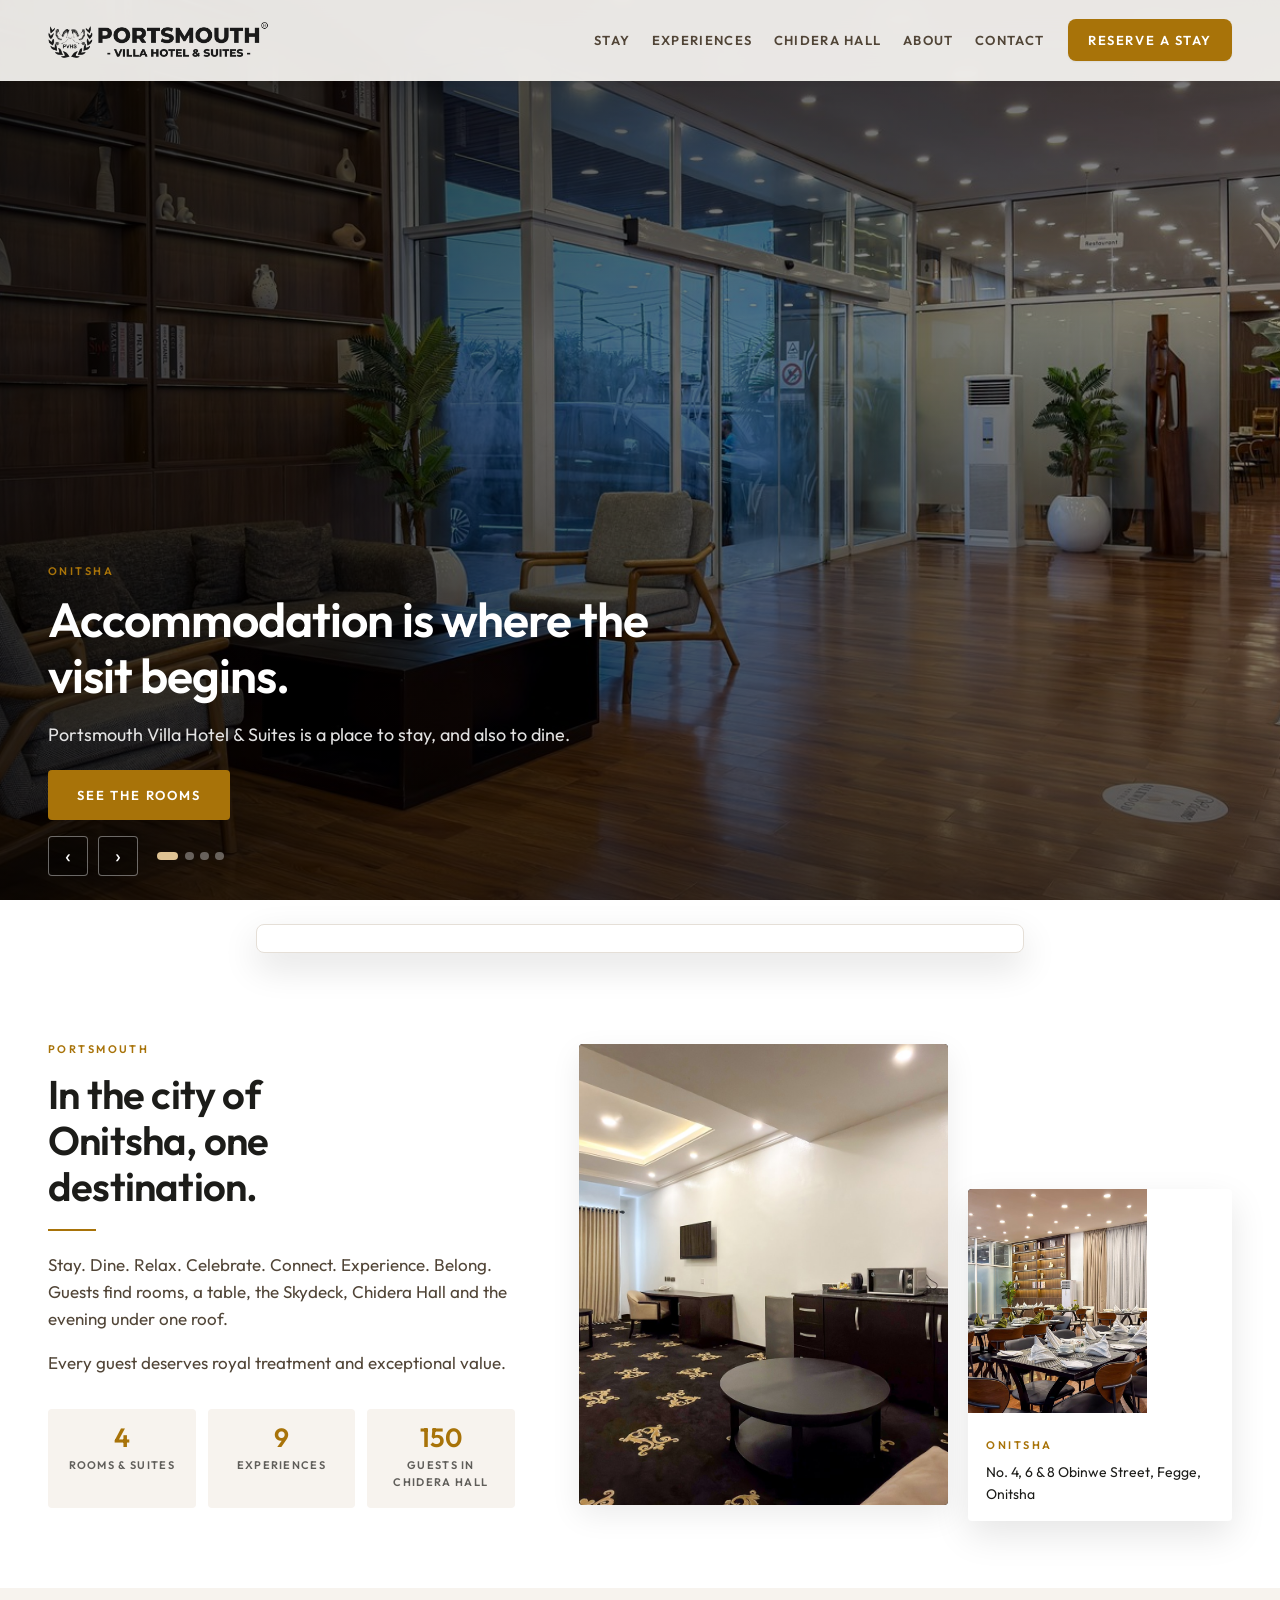
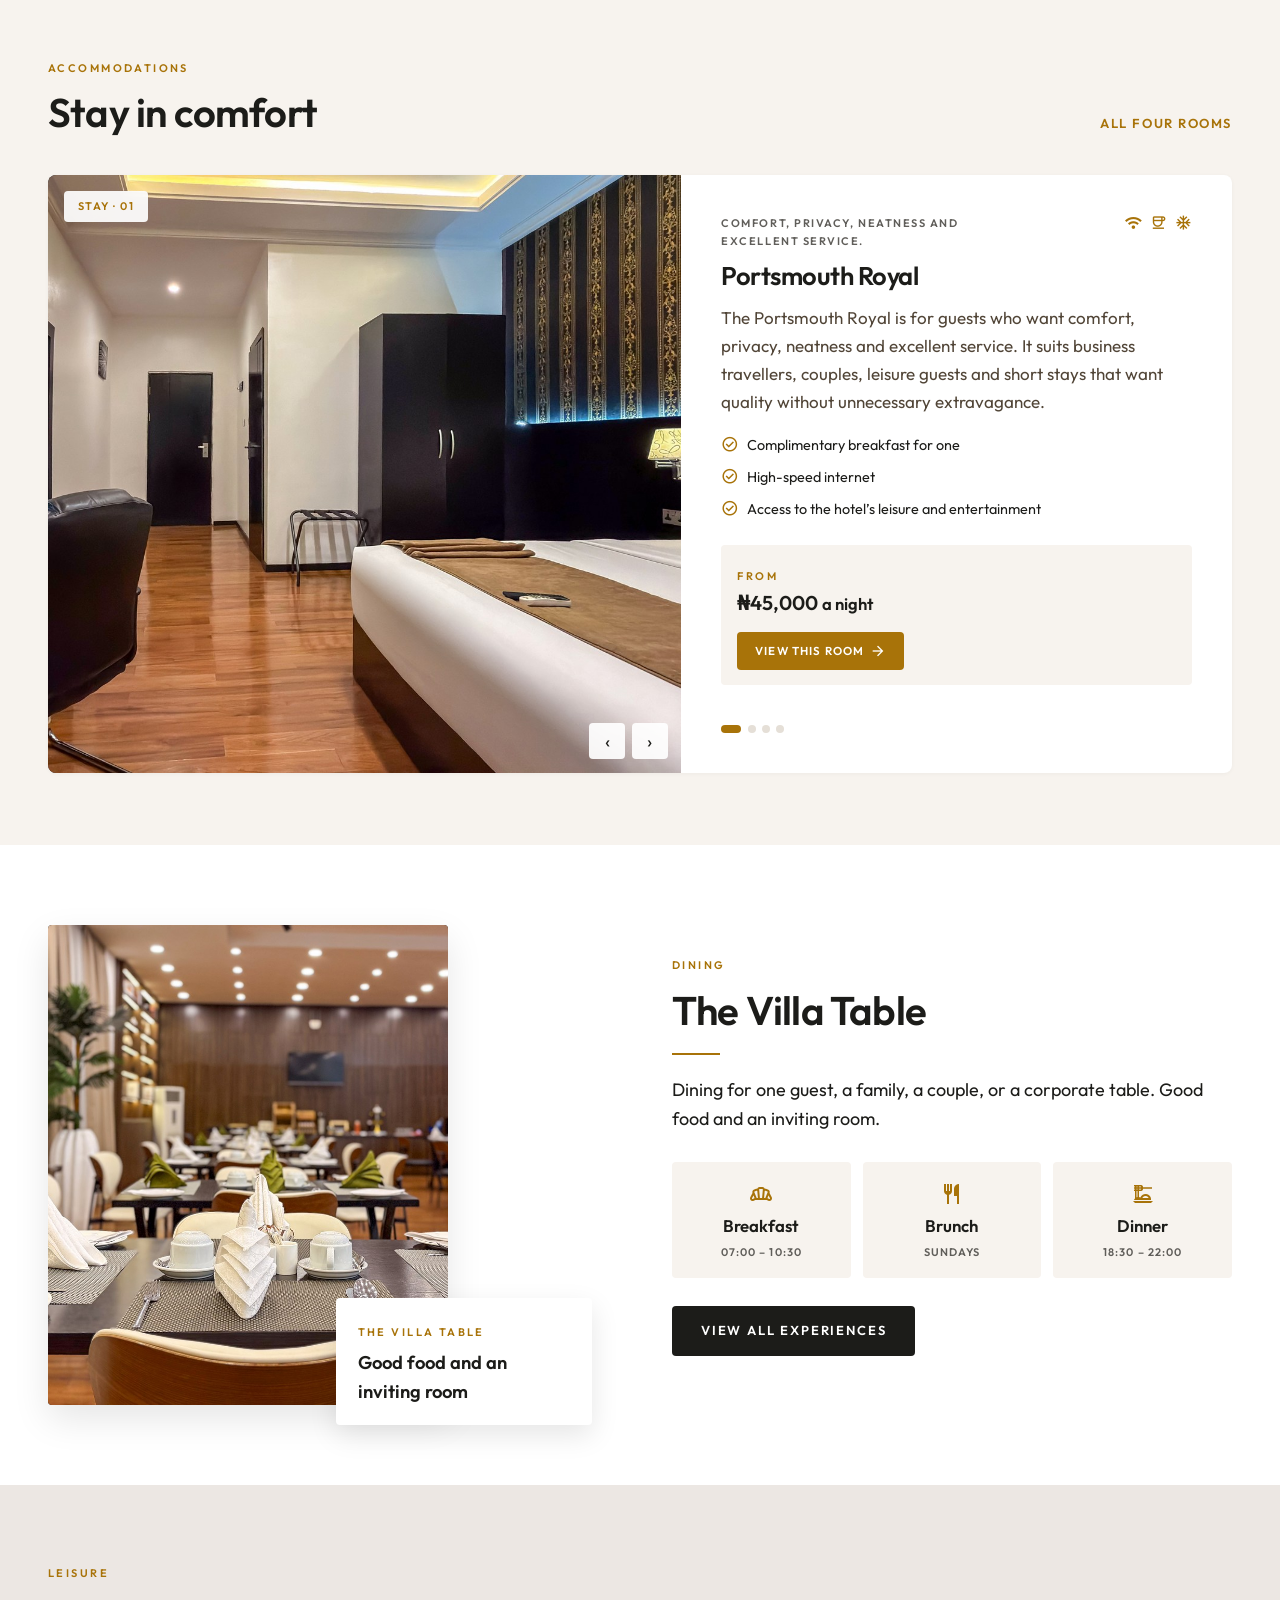
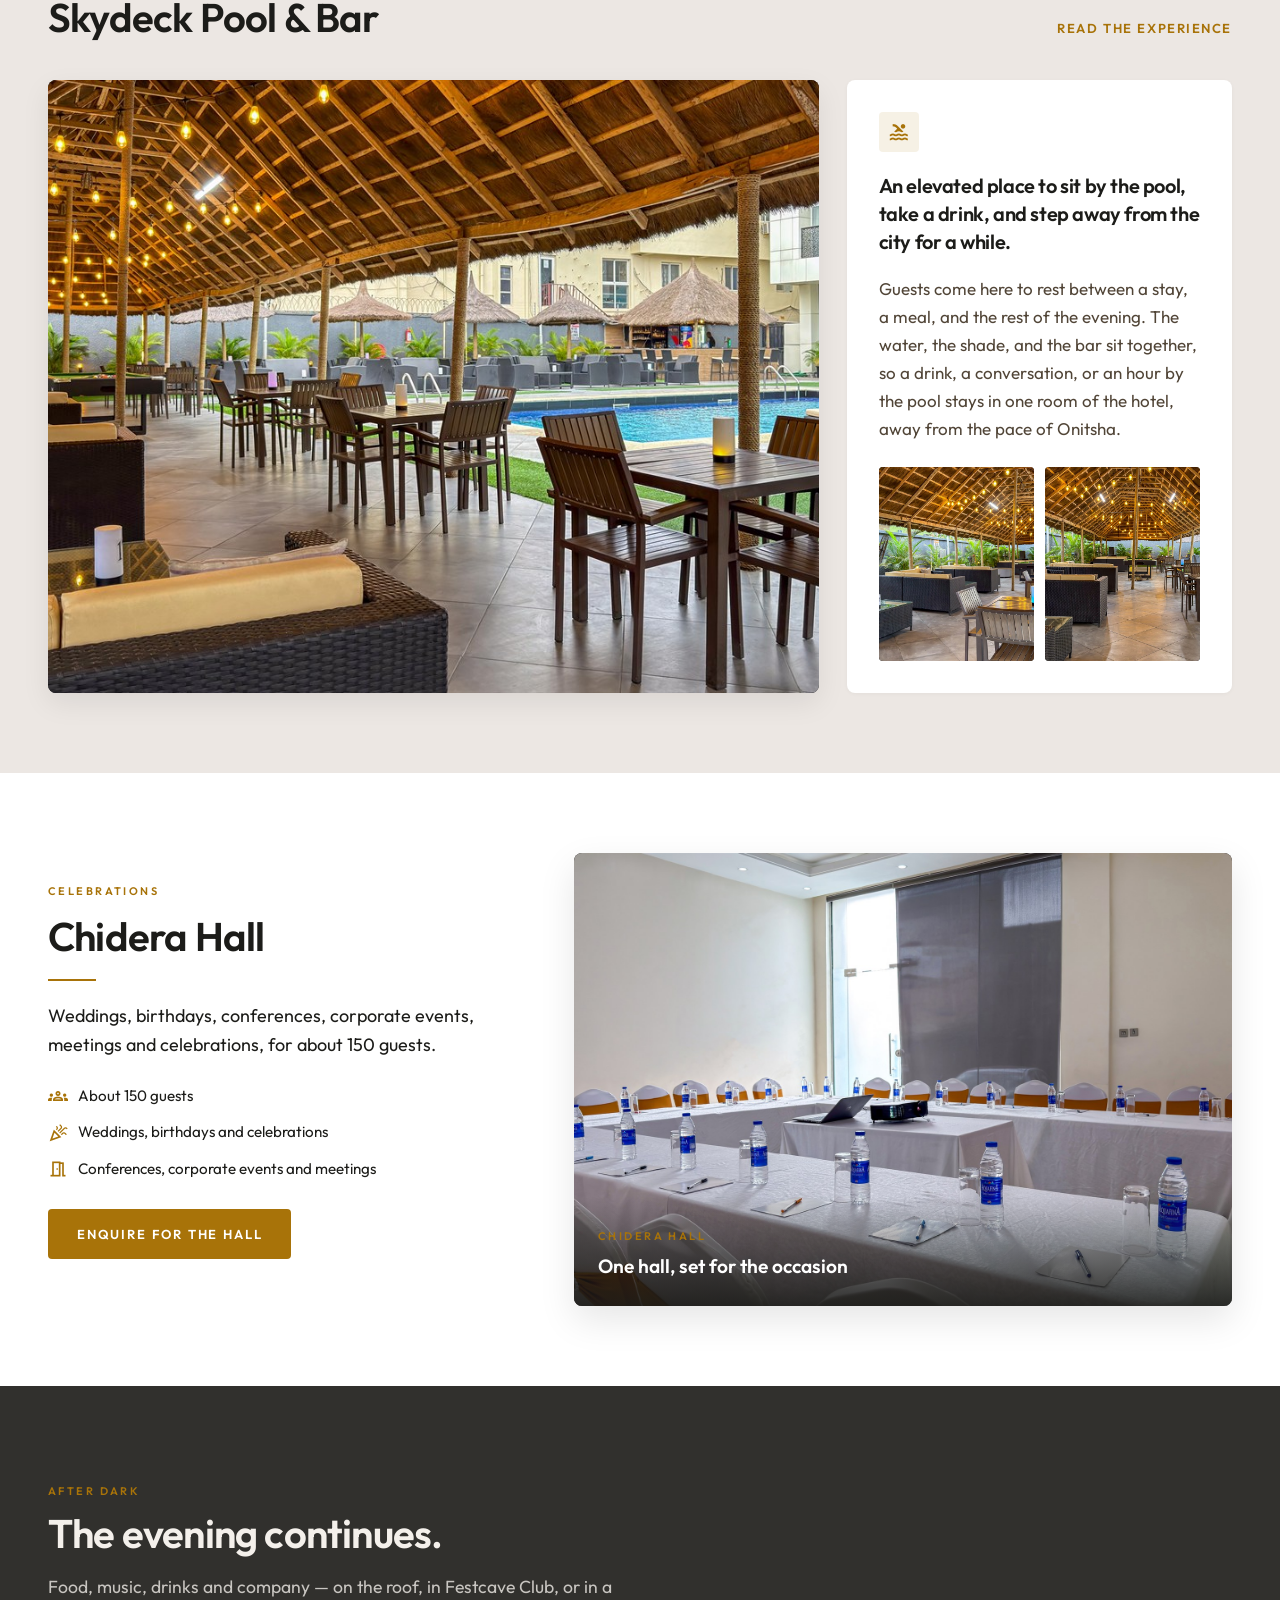
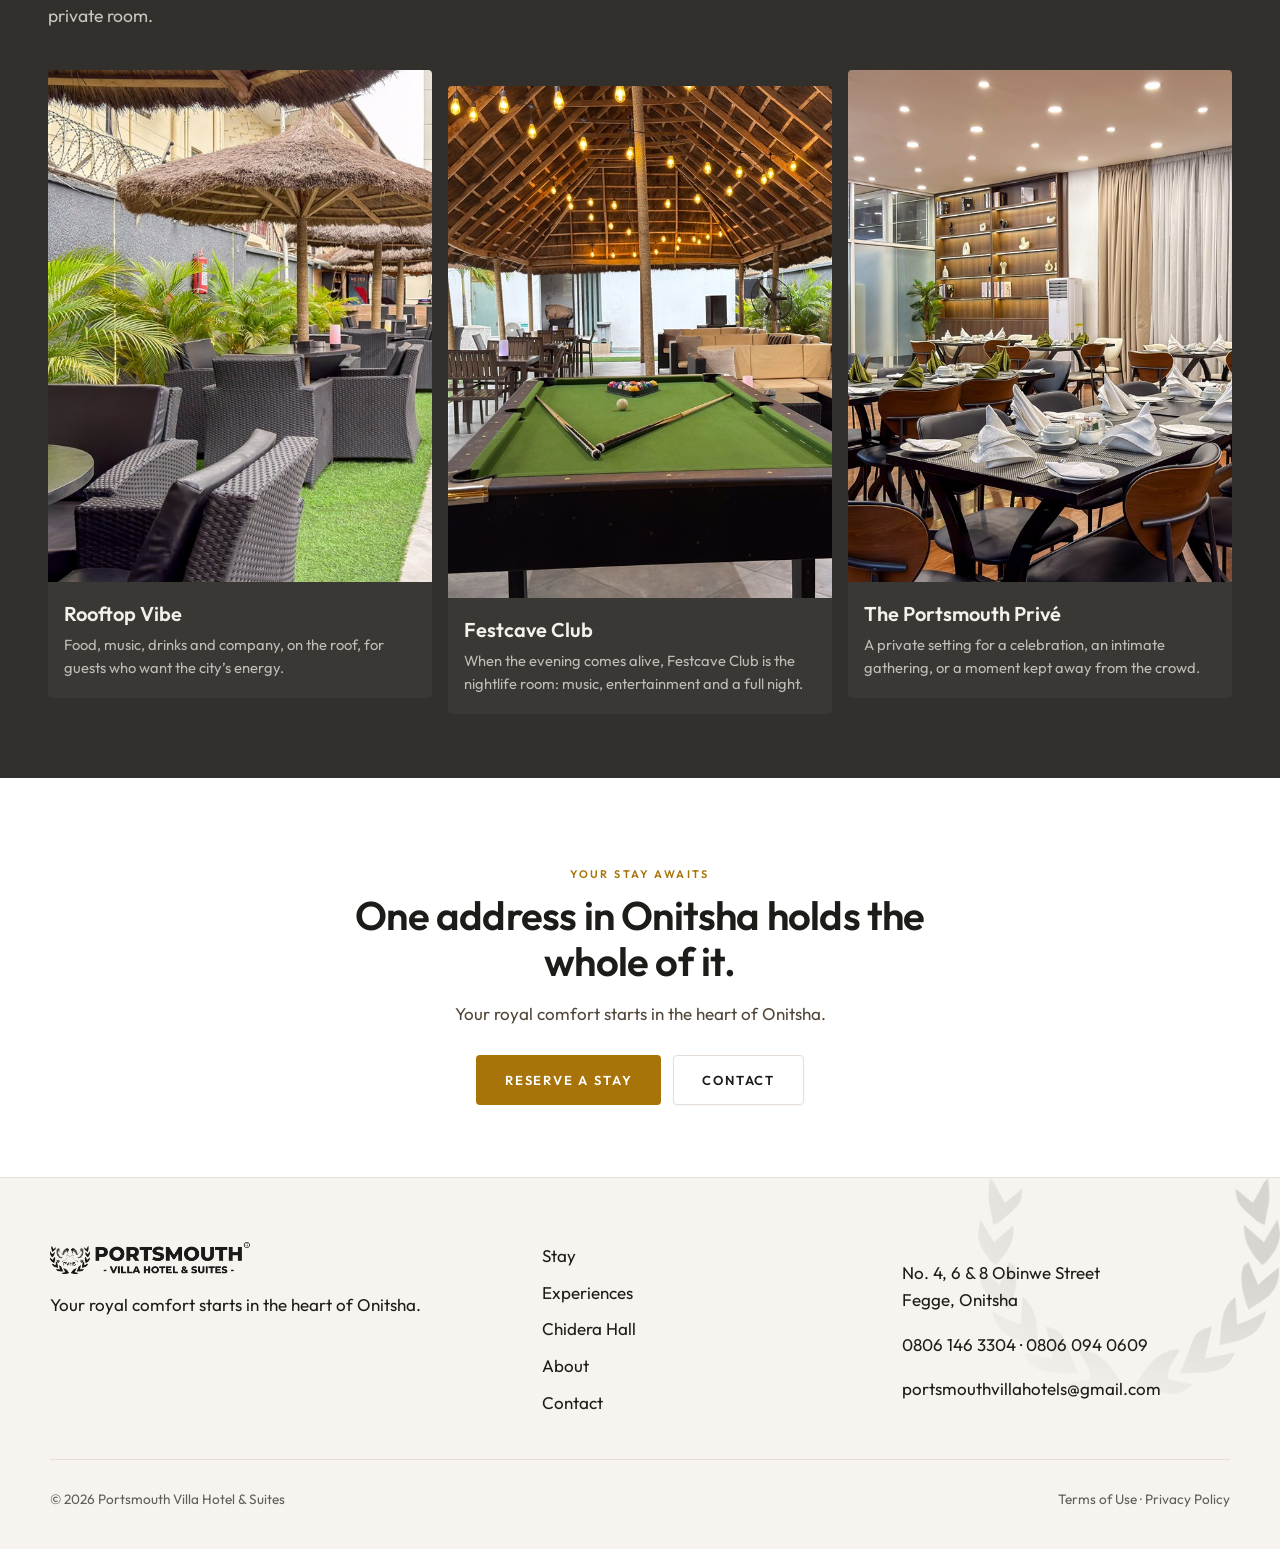
==== commit 8b01c2d2: "g" ====
--- a/index.html
+++ b/index.html
@@ -9,137 +9,208 @@
   <link rel="preconnect" href="https://fonts.googleapis.com">
   <link rel="preconnect" href="https://fonts.gstatic.com" crossorigin>
   <link href="https://fonts.googleapis.com/css2?family=Outfit:wght@400;500;600;700&amp;display=swap" rel="stylesheet">
+  <link href="https://fonts.googleapis.com/css2?family=Material+Symbols+Outlined:opsz,wght,FILL,GRAD@24,400,0,0&amp;display=swap" rel="stylesheet">
   <link rel="stylesheet" href="css/portsmouth.css">
+  <link rel="stylesheet" href="css/home.css">
 </head>
 <body data-page="home">
   <div id="site-header-root"></div>
-  <main id="main">
-    <section class="hero hero--slider" id="room-hero" aria-roledescription="carousel" aria-label="Rooms">
-      <div class="hero-slider" data-hero>
-        <div class="hero-slider__track" data-hero-track></div>
-        <div class="hero-slider__copy">
+  <main id="main" class="home">
+
+    <section class="home-hero" data-hero aria-roledescription="carousel" aria-label="Welcome and rooms">
+      <div class="home-hero__track" data-hero-track></div>
+      <div class="home-hero__scrim"></div>
+      <div class="home-hero__inner">
+        <div class="home-hero__copy">
           <p class="label" data-hero-kicker></p>
-          <h1 class="h1" data-hero-title></h1>
-          <p data-hero-text></p>
-          <a class="book" data-hero-cta href="#rooms">See the rooms</a>
-        </div>
-        <div class="hero-slider__controls">
+          <h1 data-hero-title></h1>
+          <p class="home-hero__lead" data-hero-text></p>
+          <div class="home-hero__ctas">
+            <a class="home-btn" data-hero-cta href="#accommodations">See the rooms</a>
+          </div>
+        </div>
+        <div class="home-hero__controls">
           <button type="button" data-hero-prev aria-label="Previous slide">‹</button>
           <button type="button" data-hero-next aria-label="Next slide">›</button>
-          <div class="hero-dots" data-hero-dots></div>
-        </div>
-      </div>
-    </section>
-
-    <div class="booking-bridge" id="stay-book">
-      <div class="booking-bar">
+          <div class="home-hero__dots" data-hero-dots></div>
+        </div>
+      </div>
+    </section>
+
+    <div class="home-bridge" id="stay-book">
+      <div class="booking-bar home-bridge__bar">
         <div id="stayeazi-widget-silkwood-hotels" class="stayeazi-booking-widget" data-widget-token="zf21Fo8LYm0jHYRP91grvJZnBqG4yktO"></div>
       </div>
     </div>
 
-    <section class="intro-band" id="intro">
-      <div class="wreath wreath--black wreath--corner" aria-hidden="true"></div>
-      <div class="wrap intro">
-        <div class="intro__copy">
+    <section class="home-philosophy">
+      <div class="home-wrap">
+        <div class="home-philosophy__grid">
+          <div class="home-philosophy__copy home-reveal">
+            <p class="label">Portsmouth</p>
+            <h2>In the city of Onitsha, one destination.</h2>
+            <div class="home-gold-rule"></div>
+            <p>Stay. Dine. Relax. Celebrate. Connect. Experience. Belong. Guests find rooms, a table, the Skydeck, Chidera Hall and the evening under one roof.</p>
+            <p>Every guest deserves royal treatment and exceptional value.</p>
+            <div class="home-metrics">
+              <div>
+                <strong>4</strong>
+                <span>Rooms &amp; suites</span>
+              </div>
+              <div>
+                <strong>9</strong>
+                <span>Experiences</span>
+              </div>
+              <div>
+                <strong>150</strong>
+                <span>Guests in Chidera Hall</span>
+              </div>
+            </div>
+          </div>
+          <div class="home-philosophy__media home-reveal home-reveal--right">
+            <div class="home-philosophy__main" id="philosophy-main"></div>
+            <figure class="home-philosophy__side">
+              <div id="philosophy-side"></div>
+              <figcaption>
+                <span class="label">Onitsha</span>
+                <p data-fill="address"></p>
+              </figcaption>
+            </figure>
+          </div>
+        </div>
+      </div>
+    </section>
+
+    <section class="home-stay" id="accommodations">
+      <div class="home-wrap">
+        <div class="home-section-head home-reveal">
           <div>
-            <p class="label">Portsmouth</p>
-            <h2 class="h2">Accommodation is where the visit begins.</h2>
-            <p>Portsmouth Villa Hotel &amp; Suites is a place to stay, and also to dine, sit by the pool, go out at night, and gather for a celebration. One address in Onitsha holds the whole of it.</p>
-            <p>Every guest deserves royal treatment and exceptional value.</p>
-          </div>
-          <ul class="intro-facts">
-            <li><span>Check-in</span><strong data-fill="checkIn"></strong></li>
-            <li><span>Check-out</span><strong data-fill="checkOut"></strong></li>
-            <li><span>Address</span><strong data-fill="address"></strong></li>
-            <li><span>A stay includes</span><strong>Breakfast, internet, leisure</strong></li>
-          </ul>
-        </div>
-        <div class="intro__photo" id="intro-photo"></div>
-      </div>
-    </section>
-
-    <section class="room-seq" id="rooms" aria-label="Rooms">
-      <div class="room-seq__track" data-seq>
-        <div class="room-seq__stage">
-          <div class="room-seq__frame" data-seq-frame></div>
-          <div class="room-seq__copy">
-            <p class="label">Stay</p>
-            <h2 class="h2" data-seq-title></h2>
-            <p class="room-seq__text" data-seq-text></p>
-            <p class="room-seq__rate" data-seq-rate></p>
-            <a class="book" data-seq-cta href="room-details.html?room=royal#royal">View this room</a>
-            <ol class="room-seq__names" data-seq-names></ol>
-          </div>
-        </div>
-      </div>
-      <div class="room-seq__mobile" data-seq-mobile></div>
-    </section>
-
-    <section class="table-band" id="table">
-      <div class="wrap table-row">
-        <div id="table-photo"></div>
-        <div class="table-row__copy">
+            <p class="label">Accommodations</p>
+            <h2>Stay in comfort</h2>
+          </div>
+          <p class="home-section-head__aside"><a class="home-text-link" href="stay.html">All four rooms</a></p>
+        </div>
+        <div class="home-stay-slider home-reveal" data-stay-slider></div>
+      </div>
+    </section>
+
+    <section class="home-table" id="villa-table">
+      <div class="home-wrap home-table__grid">
+        <div class="home-table__media home-reveal">
+          <div id="table-photo"></div>
+          <div class="home-table__badge">
+            <span class="label">The Villa Table</span>
+            <p>Good food and an inviting room</p>
+          </div>
+        </div>
+        <div class="home-table__copy home-reveal home-reveal--right">
           <p class="label">Dining</p>
-          <h2 class="h2">The Villa Table</h2>
-          <p>Dining for one guest, a family, a couple, or a corporate table. Good food and an inviting room.</p>
-          <ul class="intro-facts dining-facts">
+          <h2>The Villa Table</h2>
+          <div class="home-gold-rule"></div>
+          <p class="home-lede">Dining for one guest, a family, a couple, or a corporate table. Good food and an inviting room.</p>
+          <div class="home-meal-grid">
+            <div class="home-meal home-reveal home-reveal--right" style="transition-delay: 0s">
+              <span class="material-symbols-outlined" aria-hidden="true">bakery_dining</span>
+              <h3>Breakfast</h3>
+              <span data-fill="breakfastHours"></span>
+            </div>
+            <div class="home-meal home-reveal home-reveal--right" style="transition-delay: 0.05s">
+              <span class="material-symbols-outlined" aria-hidden="true">restaurant</span>
+              <h3>Brunch</h3>
+              <span data-fill="brunchHours"></span>
+            </div>
+            <div class="home-meal home-reveal home-reveal--right" style="transition-delay: 0.1s">
+              <span class="material-symbols-outlined" aria-hidden="true">dinner_dining</span>
+              <h3>Dinner</h3>
+              <span data-fill="dinnerHours"></span>
+            </div>
+          </div>
+          <p><a class="home-btn home-btn--ink" href="experiences.html">View all experiences</a></p>
+        </div>
+      </div>
+    </section>
+
+    <section class="home-sky" id="sky">
+      <div class="home-wrap">
+        <div class="home-section-head home-reveal">
+          <div>
+            <p class="label">Leisure</p>
+            <h2>Skydeck Pool &amp; Bar</h2>
+          </div>
+          <p class="home-section-head__aside"><a class="home-text-link" href="experiences.html#skydeck">Read the experience</a></p>
+        </div>
+        <div class="home-sky__grid">
+          <div class="home-sky__photo home-reveal" id="sky-main"></div>
+          <div class="home-sky__panel home-reveal home-reveal--right">
+            <span class="material-symbols-outlined home-sky__icon" aria-hidden="true">pool</span>
+            <h3>An elevated place to sit by the pool, take a drink, and step away from the city for a while.</h3>
+            <p>Guests come here to rest between a stay, a meal, and the rest of the evening. The water, the shade, and the bar sit together, so a drink, a conversation, or an hour by the pool stays in one room of the hotel, away from the pace of Onitsha.</p>
+            <div class="home-sky__stack" id="sky-stack"></div>
+          </div>
+        </div>
+      </div>
+    </section>
+
+    <section class="home-hall" id="hall">
+      <div class="home-wrap home-hall__grid">
+        <div class="home-hall__copy home-reveal">
+          <p class="label">Celebrations</p>
+          <h2>Chidera Hall</h2>
+          <div class="home-gold-rule"></div>
+          <p class="home-lede">Weddings, birthdays, conferences, corporate events, meetings and celebrations, for about 150 guests.</p>
+          <ul class="home-hall__list">
             <li>
-              <svg viewBox="0 0 24 24" aria-hidden="true"><circle cx="12" cy="12" r="4"/><path d="M12 2v2M12 20v2M4.9 4.9l1.4 1.4M17.7 17.7l1.4 1.4M2 12h2M20 12h2M4.9 19.1l1.4-1.4M17.7 6.3l1.4-1.4"/></svg>
-              <span>Breakfast</span>
-              <strong data-fill="breakfastHours"></strong>
+              <span class="material-symbols-outlined" aria-hidden="true">groups</span>
+              <span>About 150 guests</span>
             </li>
             <li>
-              <svg viewBox="0 0 24 24" aria-hidden="true"><path d="M4 11h16v2a8 8 0 0 1-16 0v-2z"/><path d="M7 11V7M12 11V5M17 11V7"/></svg>
-              <span>Dinner</span>
-              <strong data-fill="dinnerHours"></strong>
+              <span class="material-symbols-outlined" aria-hidden="true">celebration</span>
+              <span>Weddings, birthdays and celebrations</span>
             </li>
             <li>
-              <svg viewBox="0 0 24 24" aria-hidden="true"><path d="M6 20h12"/><path d="M8 20V9a4 4 0 0 1 8 0v11"/><path d="M8 13h8"/></svg>
-              <span>Brunch</span>
-              <strong data-fill="brunchHours"></strong>
+              <span class="material-symbols-outlined" aria-hidden="true">meeting_room</span>
+              <span>Conferences, corporate events and meetings</span>
             </li>
           </ul>
-          <p><a class="link" href="experiences.html">View all experiences</a></p>
-        </div>
-      </div>
-    </section>
-
-    <section class="sky" id="sky">
-      <div class="wrap sky__layout">
-        <div class="sky__copy">
-          <p class="label">Leisure</p>
-          <h2 class="h2">Skydeck Pool &amp; Bar</h2>
-          <p>An elevated place to sit by the pool, take a drink, and step away from the city for a while.</p>
-          <p>Guests come here to rest between a stay, a meal, and the rest of the evening. The water, the shade, and the bar sit together, so a drink, a conversation, or an hour by the pool stays in one room of the hotel, away from the pace of Onitsha.</p>
-          <p><a class="link" href="experiences.html#skydeck">Read the experience</a></p>
-        </div>
-        <div class="sky-gallery" id="sky-gallery"></div>
-      </div>
-    </section>
-
-    <section class="chidera" id="hall">
-      <div class="wreath wreath--corner" aria-hidden="true"></div>
-      <div class="wrap chidera__grid">
-        <div class="chidera__copy">
-          <div class="chidera__intro">
-            <p class="label">Celebrations</p>
-            <h2 class="h2">Chidera Hall</h2>
-            <p>Weddings, birthdays, conferences, corporate events, meetings and celebrations, for about 150 guests.</p>
-          </div>
-          <p class="chidera__cta"><a class="book" href="chidera-hall.html">Enquire for the hall</a></p>
-        </div>
-        <div id="chidera-photo"></div>
-      </div>
-    </section>
-
-    <section class="evening">
-      <div class="wrap">
-        <p class="label">After dark</p>
-        <h2 class="h2">The evening continues.</h2>
-        <div class="evening__grid" id="evening"></div>
-      </div>
-    </section>
+          <p><a class="home-btn" href="chidera-hall.html">Enquire for the hall</a></p>
+        </div>
+        <div class="home-hall__media home-reveal home-reveal--right">
+          <div id="chidera-photo"></div>
+          <div class="home-hall__caption">
+            <span class="label">Chidera Hall</span>
+            <p>One hall, set for the occasion</p>
+          </div>
+        </div>
+      </div>
+    </section>
+
+    <section class="home-evening">
+      <div class="home-wrap">
+        <div class="home-evening__intro home-reveal">
+          <p class="label">After dark</p>
+          <h2>The evening continues.</h2>
+          <p>Food, music, drinks and company — on the roof, in Festcave Club, or in a private room.</p>
+        </div>
+        <div class="home-evening__grid home-reveal" id="evening"></div>
+      </div>
+    </section>
+
+    <section class="home-close">
+      <div class="home-wrap home-close__inner home-reveal">
+        <p class="label">Your stay awaits</p>
+        <h2>One address in Onitsha holds the whole of it.</h2>
+        <p>Your royal comfort starts in the heart of Onitsha.</p>
+        <div class="home-close__ctas">
+          <a class="home-btn" href="#stay-book">Reserve a stay</a>
+          <a class="home-btn home-btn--ghost" href="contact.html">Contact</a>
+        </div>
+      </div>
+    </section>
+
   </main>
+  <button type="button" class="home-scroll-top" id="home-scroll-top" aria-label="Scroll to top" hidden>
+    <span class="material-symbols-outlined" aria-hidden="true">arrow_upward</span>
+  </button>
   <div id="site-footer-root"></div>
   <script src="js/content.js"></script>
   <script src="js/images.js"></script>
--- a/css/portsmouth.css
+++ b/css/portsmouth.css
@@ -175,7 +175,7 @@
   position: relative;
   display: block;
   flex: none;
-  width: 300px;
+  width: 220px;
   aspect-ratio: 3128 / 504;
   overflow: hidden;
   line-height: 0;
@@ -192,12 +192,12 @@
 }
 
 @media (max-width: 1279px) {
-  .logo { width: min(260px, 32vw); }
+  .logo { width: min(200px, 28vw); }
 }
 
 @media (max-width: 1023px) {
   :root { --header: 6.25rem; --section: 3.25rem; }
-  .logo { width: min(210px, 58vw); }
+  .logo { width: min(180px, 52vw); }
 }
 
 @media (max-width: 480px) {
@@ -808,51 +808,7 @@
 .about-story { align-items: start; }
 .about-aside { border: 1px solid var(--line); padding: 1.5rem; }
 .facts--stack { grid-template-columns: 1fr; }
-.about-exp-band {
-  background: var(--ink);
-  color: var(--white);
-  padding: var(--section) 0;
-  margin-bottom: var(--section);
-}
-.about-exp-band .link { color: #e4c27a; }
-.about-exp {
-  list-style: none;
-  margin: 1.5rem 0;
-  padding: 0;
-  display: grid;
-  grid-template-columns: 1fr;
-  gap: 0;
-}
-.about-exp li { border-top: 1px solid rgba(255, 255, 255, 0.16); }
-.about-exp li:last-child { border-bottom: 1px solid rgba(255, 255, 255, 0.16); }
-.about-exp a {
-  display: flex;
-  gap: 1rem;
-  align-items: baseline;
-  text-decoration: none;
-  padding: 0.8rem 0;
-  font-size: 1.15rem;
-  font-weight: 550;
-}
-.about-exp a span { color: var(--gold); font-size: 0.78rem; letter-spacing: 0.12em; }
-.about-exp a:hover { color: #e4c27a; }
-@media (min-width: 800px) {
-  .about-exp { grid-template-columns: repeat(3, 1fr); gap: 0 2.5rem; }
-}
-.about-people { display: grid; gap: 1.25rem; }
-@media (min-width: 800px) {
-  .about-people { grid-template-columns: 1fr 1fr; gap: 1.5rem; }
-}
-.person-card { border: 1px solid var(--line); padding: 1.5rem; }
-.person-card p { color: var(--muted); }
-.about-close { text-align: center; }
-.about-close__line {
-  font-size: clamp(1.5rem, 3.4vw, 2.4rem);
-  font-weight: 650;
-  letter-spacing: -0.02em;
-  max-width: 22ch;
-  margin: 0 auto 1.25rem;
-}
+/* About page styles live in css/about.css */
 
 /* Contact page */
 .contact-layout { display: grid; gap: 2rem; align-items: start; }
@@ -884,19 +840,7 @@
 .channel a { text-decoration: none; border-bottom: 1px solid var(--gold); }
 .map-frame { border: 1px solid var(--line); overflow: hidden; }
 .map-frame iframe { display: block; width: 100%; height: 340px; border: 0; }
-.contact-close {
-  background: var(--ink);
-  color: var(--white);
-  text-align: center;
-  padding: var(--section) 0;
-  margin-top: var(--section);
-}
-.contact-close p {
-  margin: 0;
-  font-size: clamp(1.4rem, 3vw, 2.1rem);
-  font-weight: 650;
-  letter-spacing: -0.02em;
-}
+/* Contact close styles live in css/contact.css */
 
 .facts {
   display: grid;
@@ -1007,7 +951,9 @@
 .legal p { color: var(--muted); max-width: 42rem; }
 
 /* ---------- Room details page ---------- */
-.room-hero { min-height: 88svh; }
+.room-hero { height: calc(100svh - var(--header)); min-height: 0; }
+.room-hero .hero__shade { background: linear-gradient(to top, rgba(0,0,0,.8) 0%, rgba(0,0,0,.35) 48%, rgba(0,0,0,.22) 100%); }
+.room-hero .label { color: #f2d28c; text-shadow: 0 1px 10px rgba(0,0,0,.45); }
 .room-hero__copy { margin-bottom: 2.5rem; }
 .room-hero__facts { list-style: none; display: flex; flex-wrap: wrap; gap: .5rem; margin: 0 0 1.25rem; padding: 0; }
 .room-hero__facts li { border: 1px solid rgba(255,255,255,.4); border-radius: 999px; padding: .35rem .8rem; color: #fff; font-size: .9rem; background: rgba(0,0,0,.25); }
@@ -1019,51 +965,214 @@
 .room-subnav__rate { margin-left: auto; color: var(--gold-deep); font-weight: 700; white-space: nowrap; }
 .room-about { padding: var(--section) var(--gutter); display: grid; gap: 2rem; }
 @media (min-width: 900px) { .room-about { grid-template-columns: 1.2fr .8fr; } }
-.room-about__sentence { font-size: clamp(1.15rem, 1rem + 1vw, 1.45rem); line-height: 1.6; color: var(--ink); margin: 0; }
+.room-about__sentence { font-size: 1.06rem; line-height: 1.7; color: #3d3831; margin: 0; max-width: 40rem; }
+.room-facts { gap: .85rem; grid-template-columns: repeat(2, minmax(0, 1fr)); }
+.room-amen-band .room-amenities li { font-size: .82rem; }
+.room-amen-band .room-amenities svg { width: 1.6rem; height: 1.6rem; }
+.room-facts div { background: #faf8f3; border: 1px solid var(--line); border-radius: .75rem; padding: 1rem 1.1rem; }
+.room-facts dt { color: var(--gold-deep); }
+.room-facts dd { font-weight: 600; color: var(--ink); font-size: 1.02rem; }
 .gallery-block, .others-block { padding-bottom: var(--section); }
 .gallery-head { display: flex; justify-content: space-between; align-items: flex-end; gap: 1rem; }
 .gallery-count { color: var(--muted); margin: 0; font-size: .95rem; }
 .gallery { display: grid; gap: .85rem; margin-top: 1rem; }
-.gallery__main .media { aspect-ratio: 16 / 9; }
+.gallery__main .media { aspect-ratio: 4 / 3; }
 .gallery__thumbs { display: flex; gap: .65rem; overflow-x: auto; padding-bottom: .15rem; }
 .gallery__thumb { flex: 0 0 auto; width: 7.5rem; padding: .3rem; border: 1px solid var(--line); background: #fff; cursor: pointer; opacity: .7; }
+@media (min-width: 900px) {
+  .gallery { grid-template-columns: minmax(0, 1fr) 9.5rem; align-items: start; }
+  .gallery__main .media { aspect-ratio: 16 / 10; }
+  .gallery__thumbs { flex-direction: column; overflow: visible; padding-bottom: 0; }
+  .gallery__thumb { width: 100%; }
+}
 .gallery__thumb .media { aspect-ratio: 3 / 2; }
 .gallery__thumb img, .gallery__thumb .media { width: 100%; }
 .gallery__thumb.is-active { border-color: var(--gold); opacity: 1; }
 .room-amen-band { background: #f4f1eb; padding-block: var(--section); margin-block: var(--section); }
+.room-amen-band .room-amenities { background: #fff; border: 1px solid var(--line); border-radius: .9rem; padding: 1.4rem 1rem; margin-top: 1.25rem; }
+.room-book-inner { width: min(48rem, 100%); margin-inline: auto; background: #f4f1eb; border: 1px solid var(--line); border-radius: 1rem; padding: clamp(1.4rem, 4vw, 2.4rem); }
+.room-book-inner .booking-bar { width: 100%; margin-top: 1.25rem; }
+.room-book-inner .h2 { margin-bottom: 0; }
+@media (max-width: 560px) {
+  .room-subnav__rate { display: none; }
+  .room-subnav__row { gap: 1.1rem; }
+  .room-hero__facts li { font-size: .82rem; padding: .3rem .65rem; }
+  .room-hero__ctas .book { padding-inline: 1rem; }
+}
 .included { list-style: none; padding: 0; margin: 1.75rem 0 0; display: grid; gap: .65rem; color: var(--muted); }
 .included li::before { content: "— "; color: var(--gold); font-weight: 700; }
 
-/* ---------- Experiences: full-screen panels (Lusso system) ---------- */
-.exp-full { position: relative; min-height: calc(100svh - var(--header)); display: flex; overflow: hidden; }
+/* ---------- Experiences: stay-style intro + fit panels ---------- */
+body[data-page="experiences"] {
+  --exp-cream: #fdfbf7;
+  --exp-border: #e8e1d7;
+  --exp-muted: #5e5851;
+  background: var(--exp-cream);
+}
+
+.exp-page { padding-bottom: 0; }
+
+.exp-hero {
+  position: relative;
+  overflow: hidden;
+  padding: 2rem 0 var(--section);
+  background: var(--exp-cream);
+}
+
+@media (min-width: 900px) {
+  .exp-hero { padding-top: 3.25rem; }
+}
+
+.exp-hero__inner { position: relative; z-index: 1; }
+
+.exp-hero__eyebrow {
+  display: flex;
+  align-items: center;
+  gap: 0.75rem;
+  margin-bottom: 0.85rem;
+}
+
+.exp-hero__rule {
+  width: 2rem;
+  height: 1px;
+  background: var(--gold);
+}
+
+.exp-hero h1 {
+  margin: 0;
+  font-family: var(--font);
+  font-weight: 650;
+  letter-spacing: -0.03em;
+  font-size: clamp(2.4rem, 5vw, 3.75rem);
+  line-height: 1.08;
+  max-width: 14ch;
+}
+
+.exp-hero .lead {
+  margin: 1.25rem 0 0;
+  max-width: 40rem;
+  color: var(--exp-muted);
+  font-size: 1.05rem;
+  line-height: 1.65;
+}
+
+.exp-facts {
+  display: grid;
+  grid-template-columns: repeat(2, minmax(0, 1fr));
+  gap: 1.25rem 1.5rem;
+  margin: 2.5rem 0 0;
+  padding: 1.75rem 0 0;
+  border-top: 1px solid var(--exp-border);
+}
+
+@media (min-width: 800px) {
+  .exp-facts { grid-template-columns: repeat(4, 1fr); gap: 1.5rem 2rem; }
+}
+
+.exp-facts > div {
+  border-left: 2px solid rgba(168, 115, 9, 0.35);
+  padding-left: 0.9rem;
+}
+
+.exp-facts dt {
+  margin: 0;
+  font-size: 0.7rem;
+  font-weight: 600;
+  letter-spacing: 0.14em;
+  text-transform: uppercase;
+  color: #8f8880;
+}
+
+.exp-facts dd {
+  margin: 0.25rem 0 0;
+  font-size: 1.25rem;
+  font-weight: 650;
+  letter-spacing: -0.02em;
+  color: var(--ink);
+  line-height: 1.25;
+}
+
+.exp-full {
+  position: relative;
+  height: calc(100dvh - var(--header));
+  min-height: calc(100dvh - var(--header));
+  display: flex;
+  overflow: hidden;
+  box-sizing: border-box;
+}
+
+.exp-full__inner > * {
+  opacity: 0;
+  transform: translateY(26px);
+  transition: opacity .7s var(--ease), transform .7s var(--ease);
+}
+.exp-full__inner > *:nth-child(2) { transition-delay: .1s; }
+.exp-full__inner > *:nth-child(3) { transition-delay: .2s; }
+.exp-full__inner > *:nth-child(4) { transition-delay: .32s; }
+.exp-full__inner > *:nth-child(5) { transition-delay: .42s; }
+.exp-full.is-in .exp-full__inner > * { opacity: 1; transform: none; }
+@media (prefers-reduced-motion: reduce) {
+  .exp-full__inner > * { opacity: 1; transform: none; transition: none; }
+}
 .exp-full__bg, .exp-full__bg .media, .exp-full__bg img { position: absolute; inset: 0; width: 100%; height: 100%; }
 .exp-full__bg img { object-fit: cover; }
 .exp-full__shade { position: absolute; inset: 0; background: linear-gradient(90deg, rgba(26,26,26,.72), rgba(26,26,26,.25) 60%, rgba(26,26,26,.1)); }
 .exp-full--alt .exp-full__shade { background: linear-gradient(270deg, rgba(26,26,26,.72), rgba(26,26,26,.25) 60%, rgba(26,26,26,.1)); }
-.exp-full__content { position: relative; z-index: 2; display: flex; align-items: center; padding-block: calc(var(--section) * .8); }
+.exp-full__content {
+  position: relative;
+  z-index: 2;
+  display: flex;
+  align-items: center;
+  align-self: stretch;
+  width: min(1180px, calc(100% - 3rem));
+  margin-inline: auto;
+  padding-block: 2rem;
+  box-sizing: border-box;
+}
 .exp-full--alt .exp-full__content { justify-content: flex-end; }
-.exp-full__inner { max-width: 34rem; color: #fff; }
-.exp-full__inner p { color: rgba(255,255,255,.88); }
+.exp-full__inner {
+  max-width: min(34rem, 100%);
+  color: #fff;
+  padding-inline: 0.15rem;
+}
+.exp-full__inner p { color: rgba(255,255,255,.88); max-width: 34rem; }
 .exp-full__inner .label { color: #f2d28c; }
-.exp-full__inner h2 { color: #fff; font-size: clamp(2.1rem, 1.5rem + 3vw, 3.4rem); line-height: 1.05; margin: 0 0 .9rem; }
+.exp-full__inner h2 {
+  color: #fff;
+  font-size: clamp(2.1rem, 1.5rem + 3vw, 3.4rem);
+  line-height: 1.05;
+  margin: 0 0 .9rem;
+  max-width: 16ch;
+}
 .exp-full__icon { display: inline-grid; place-items: center; width: 3.8rem; height: 3.8rem; border: 1px solid rgba(255,255,255,.4); border-radius: 999px; margin-bottom: 1.1rem; background: rgba(0,0,0,.25); }
 .exp-full__icon svg { width: 1.9rem; height: 1.9rem; fill: none; stroke: #fff; stroke-width: 1.5; }
 
-/* ---------- Chidera hall hero ---------- */
-.chidera-hero { position: relative; min-height: calc(88svh - var(--header)); display: flex; align-items: flex-end; overflow: hidden; }
-.chidera-hero__photo, .chidera-hero__photo .media, .chidera-hero__photo img { position: absolute; inset: 0; width: 100%; height: 100%; }
-.chidera-hero__photo img { object-fit: cover; }
-.chidera-hero__shade { position: absolute; inset: 0; background: linear-gradient(180deg, rgba(26,26,26,.15), rgba(26,26,26,.72)); }
-.chidera-hero__copy { position: relative; z-index: 2; color: #fff; padding-bottom: var(--section); padding-top: calc(var(--section) * 1.2); max-width: 46rem; }
-.chidera-hero__copy .h1, .chidera-hero__copy p { color: #fff; }
-.chidera-hero__copy .label { color: #f2d28c; }
+@media (max-width: 699px) {
+  .exp-full__content {
+    width: min(1180px, calc(100% - 2.5rem));
+    align-items: flex-end;
+    padding-bottom: 2.25rem;
+  }
+  .exp-full--alt .exp-full__content { justify-content: flex-start; }
+  .exp-full__inner h2 { font-size: clamp(1.75rem, 7vw, 2.25rem); max-width: none; }
+  .exp-full__inner p { font-size: 0.95rem; }
+  .exp-full__icon { width: 3.2rem; height: 3.2rem; margin-bottom: 0.85rem; }
+  .exp-full__icon svg { width: 1.55rem; height: 1.55rem; }
+  .exp-full__shade,
+  .exp-full--alt .exp-full__shade {
+    background: linear-gradient(180deg, rgba(26,26,26,.2) 0%, rgba(26,26,26,.55) 45%, rgba(26,26,26,.82) 100%);
+  }
+}
+
+/* Legacy Chidera hero kept inert; page styles live in css/chidera.css */
 
 /* ---------- About hero + numbers ---------- */
-.about-hero { position: relative; min-height: 68svh; display: flex; align-items: flex-end; overflow: hidden; }
+.about-hero { position: relative; min-height: 68svh; display: flex; flex-direction: column; justify-content: flex-end; overflow: hidden; }
 .about-hero__photo, .about-hero__photo .media, .about-hero__photo img { position: absolute; inset: 0; width: 100%; height: 100%; }
 .about-hero__photo img { object-fit: cover; }
 .about-hero__shade { position: absolute; inset: 0; background: linear-gradient(180deg, rgba(26,26,26,.12), rgba(26,26,26,.68)); }
-.about-hero__copy { position: relative; z-index: 2; color: #fff; padding-bottom: var(--section); padding-top: calc(var(--section) * 1.2); max-width: 48rem; }
+.about-hero__copy { position: relative; z-index: 2; color: #fff; width: min(1180px, calc(100% - 3rem)); margin-inline: auto; padding-bottom: 3.5rem; padding-top: calc(var(--section) * 1.2); text-align: left; }
+.about-hero__copy p { max-width: 36rem; }
 .about-hero__copy .h1, .about-hero__copy p { color: #fff; }
 .about-hero__copy .label { color: #f2d28c; }
 .stats-strip { display: grid; grid-template-columns: repeat(2, 1fr); gap: 1px; background: var(--line); border-block: 1px solid var(--line); padding-block: 0; margin-block: var(--section); }
@@ -1100,7 +1209,7 @@
   gap: 2rem;
 }
 
-.footer-grid .logo { width: min(280px, 86%); margin-bottom: 1rem; }
+.footer-grid .logo { width: min(200px, 72%); margin-bottom: 1rem; }
 
 .footer-links { display: grid; gap: 0.4rem; }
 
--- a/css/home.css
+++ b/css/home.css
@@ -0,0 +1,1316 @@
+/* Homepage — Stitch layout restored.
+ * Only deviations from the reference: Outfit (not Playfair/Jakarta),
+ * dark hero overlay, white on some section backgrounds, no welcome pill.
+ */
+
+body[data-page="home"] {
+  --home-cream: #faf8f5;
+  --home-bg: #ffffff;
+  --home-surface: #f7f3ee;
+  --home-surface-high: #ece7e3;
+  --home-ink: #1c1c19;
+  --home-muted: #514537;
+  --home-secondary: #605e5a;
+  --home-line: #e5dfd7;
+  --home-gold: #a87309;
+  --home-gold-deep: #8a5e07;
+  --home-gold-light: #dfc293;
+  background: var(--home-bg);
+  color: var(--home-ink);
+  font-family: var(--font);
+}
+
+body[data-page="home"] .label {
+  color: var(--home-gold);
+  font-family: var(--font);
+  font-size: 0.6875rem;
+  letter-spacing: 0.22em;
+  font-weight: 600;
+}
+
+body[data-page="home"] {
+  --header: 5rem;
+}
+
+body[data-page="home"] .topbar { display: none; }
+
+body[data-page="home"] .site-header {
+  position: fixed;
+  top: 0;
+  left: 0;
+  right: 0;
+  background: rgba(250, 248, 245, 0.92);
+  backdrop-filter: blur(16px);
+  border-bottom: 1px solid transparent;
+  box-shadow: 0 1px 8px rgba(0, 0, 0, 0.04);
+  transition: background 0.3s var(--ease), box-shadow 0.3s var(--ease), border-color 0.3s var(--ease);
+}
+
+body[data-page="home"] .site-header.is-solid {
+  background: rgba(250, 248, 245, 0.98);
+  border-bottom-color: var(--home-line);
+}
+
+body[data-page="home"] .site-header .logo__on-dark,
+body[data-page="home"] .site-header.is-solid .logo__on-dark { display: none !important; }
+body[data-page="home"] .site-header .logo__on-light,
+body[data-page="home"] .site-header.is-solid .logo__on-light { display: block !important; }
+
+body[data-page="home"] .navrow {
+  max-width: 80rem;
+  margin-inline: auto;
+  padding-inline: 1.5rem;
+  min-height: 5rem;
+}
+
+@media (min-width: 1024px) {
+  body[data-page="home"] .navrow { padding-inline: 3rem; }
+}
+
+body[data-page="home"] .nav a {
+  font-size: 0.8125rem;
+  letter-spacing: 0.1em;
+  text-transform: uppercase;
+  font-weight: 600;
+  color: var(--home-muted);
+}
+
+body[data-page="home"] .nav a:hover,
+body[data-page="home"] .nav a[aria-current="page"] {
+  color: var(--home-ink);
+  box-shadow: none;
+}
+
+body[data-page="home"] .nav a[aria-current="page"] { color: var(--home-gold); }
+
+body[data-page="home"] .book {
+  background: var(--home-gold);
+  color: #fff;
+  border-radius: 0.5rem;
+  letter-spacing: 0.12em;
+  text-transform: uppercase;
+  font-size: 0.8125rem;
+  font-weight: 600;
+  padding: 0.65rem 1.25rem;
+  box-shadow: 0 1px 2px rgba(0, 0, 0, 0.06);
+}
+
+body[data-page="home"] .book:hover { background: var(--home-gold-deep); }
+
+body[data-page="home"] .menu-btn {
+  background: var(--home-surface);
+  border-color: var(--home-line);
+}
+
+body[data-page="home"] .menu-btn span,
+body[data-page="home"] .menu-btn span::before,
+body[data-page="home"] .menu-btn span::after { background: var(--home-ink); }
+
+body[data-page="home"] .site-footer {
+  background: var(--home-surface);
+  color: var(--home-ink);
+  border-top: 1px solid var(--home-line);
+}
+
+body[data-page="home"] .site-footer a:hover { color: var(--home-gold); }
+body[data-page="home"] .footer-base { border-top-color: var(--home-line); color: var(--home-secondary); }
+body[data-page="home"] .site-footer .logo__on-dark { display: none !important; }
+body[data-page="home"] .site-footer .logo__on-light { display: block !important; }
+body[data-page="home"] .site-footer .wreath { filter: none; opacity: 0.12; }
+
+.home { padding-top: 0; }
+
+.home-wrap {
+  width: min(80rem, calc(100% - 3rem));
+  margin-inline: auto;
+}
+
+@media (min-width: 1024px) {
+  .home-wrap { width: min(80rem, calc(100% - 6rem)); }
+}
+
+.home h1,
+.home h2,
+.home-stay-feature h3,
+.home-stay-card h3,
+.home-sky__panel h3,
+.home-evening__intro h2,
+.home-close h2 {
+  font-family: var(--font);
+  font-weight: 600;
+  letter-spacing: -0.02em;
+  line-height: 1.15;
+  color: var(--home-ink);
+  margin: 0;
+}
+
+.home h1 { font-size: clamp(2.1rem, 4.2vw, 3.15rem); }
+.home h2 { font-size: clamp(1.85rem, 3.5vw, 2.5rem); }
+.home-hero h1 { font-size: clamp(2rem, 4vw, 3rem); }
+
+.home-gold-rule {
+  width: 3rem;
+  height: 2px;
+  background: var(--home-gold);
+  margin: 1.25rem 0;
+}
+
+.home-lede {
+  font-size: 1.125rem;
+  line-height: 1.65;
+  color: var(--home-ink);
+  margin: 0;
+}
+
+.home-btn {
+  display: inline-flex;
+  align-items: center;
+  justify-content: center;
+  gap: 0.5rem;
+  padding: 0.85rem 1.75rem;
+  background: var(--home-gold);
+  color: #fff;
+  text-decoration: none;
+  font-size: 0.8125rem;
+  font-weight: 600;
+  letter-spacing: 0.14em;
+  text-transform: uppercase;
+  border-radius: 0.25rem;
+  border: 1px solid transparent;
+  transition: background 0.25s var(--ease), color 0.25s var(--ease), border-color 0.25s var(--ease);
+}
+
+.home-btn:hover { background: var(--home-gold-deep); color: #fff; }
+
+.home-btn--ghost {
+  background: #fff;
+  color: var(--home-ink);
+  box-shadow: 0 1px 3px rgba(0, 0, 0, 0.06);
+}
+
+.home-btn--ghost:hover { background: #f4f1eb; color: var(--home-ink); }
+
+.home-hero .home-btn--ghost {
+  background: rgba(255, 255, 255, 0.12);
+  color: #fff;
+  border-color: rgba(255, 255, 255, 0.45);
+  box-shadow: none;
+}
+
+.home-hero .home-btn--ghost:hover {
+  background: rgba(255, 255, 255, 0.2);
+  border-color: #fff;
+  color: #fff;
+}
+
+.home-btn--ink {
+  background: var(--home-ink);
+  color: #fff;
+}
+
+.home-btn--ink:hover { background: var(--home-gold); }
+
+.home-text-link {
+  font-size: 0.8125rem;
+  font-weight: 600;
+  letter-spacing: 0.12em;
+  text-transform: uppercase;
+  color: var(--home-gold);
+  text-decoration: none;
+}
+
+.home-text-link:hover { color: var(--home-gold-deep); }
+
+.home-section-head {
+  display: flex;
+  flex-wrap: wrap;
+  align-items: flex-end;
+  justify-content: space-between;
+  gap: 1rem;
+  margin-bottom: 2.5rem;
+}
+
+.home-section-head h2 { margin-top: 0.35rem; }
+.home-section-head__aside { margin: 0; color: var(--home-secondary); }
+
+.material-symbols-outlined {
+  font-variation-settings: "FILL" 0, "wght" 400, "GRAD" 0, "opsz" 24;
+  vertical-align: middle;
+}
+
+/* ---------- Hero slider (full viewport) ---------- */
+.home-hero {
+  position: relative;
+  background: #1a1a1a;
+  overflow: hidden;
+  width: 100%;
+  height: 100dvh;
+  min-height: 100dvh;
+  max-height: 100dvh;
+}
+
+.home-hero__track {
+  position: absolute;
+  inset: 0;
+}
+
+.home-hero__slide {
+  position: absolute;
+  inset: 0;
+  opacity: 0;
+  transition: opacity 0.9s var(--ease);
+  pointer-events: none;
+}
+
+.home-hero__slide.is-active {
+  opacity: 1;
+  pointer-events: auto;
+}
+
+.home-hero__slide .media,
+.home-hero__slide img {
+  position: absolute;
+  inset: 0;
+  width: 100%;
+  height: 100%;
+}
+
+.home-hero__slide img { object-fit: cover; object-position: 50% 55%; }
+
+.home-hero__scrim {
+  position: absolute;
+  inset: 0;
+  z-index: 1;
+  background:
+    linear-gradient(105deg, rgba(0, 0, 0, 0.78) 0%, rgba(0, 0, 0, 0.5) 45%, rgba(0, 0, 0, 0.28) 100%),
+    linear-gradient(180deg, rgba(0, 0, 0, 0.35) 0%, transparent 38%, rgba(0, 0, 0, 0.55) 100%);
+  pointer-events: none;
+}
+
+.home-hero__inner {
+  position: relative;
+  z-index: 2;
+  height: 100%;
+  display: flex;
+  flex-direction: column;
+  justify-content: flex-end;
+  gap: 1rem;
+  padding: calc(var(--header, 5rem) + 1rem) 1.5rem max(1.5rem, env(safe-area-inset-bottom, 0px) + 1.25rem);
+  width: min(80rem, 100%);
+  margin-inline: auto;
+  box-sizing: border-box;
+  min-height: 0;
+}
+
+@media (min-width: 1024px) {
+  .home-hero__inner { padding-inline: 3rem; }
+}
+
+.home-hero__copy {
+  max-width: 38rem;
+  color: #fff;
+  flex: 0 1 auto;
+}
+
+.home-hero__copy .label { color: var(--home-gold-light); }
+.home-hero__copy h1 { color: #fff; }
+
+.home-hero__lead {
+  margin: 1.1rem 0 0;
+  font-size: 1.125rem;
+  line-height: 1.65;
+  color: rgba(255, 255, 255, 0.88);
+  max-width: 34rem;
+}
+
+@media (max-width: 899px) {
+  .home-hero__lead {
+    display: -webkit-box;
+    -webkit-line-clamp: 2;
+    -webkit-box-orient: vertical;
+    overflow: hidden;
+    font-size: 1rem;
+    margin-top: 0.75rem;
+  }
+  .home-hero__copy h1 {
+    font-size: clamp(1.65rem, 7vw, 2.15rem);
+  }
+}
+
+.home-hero__ctas {
+  display: flex;
+  flex-wrap: wrap;
+  gap: 0.85rem;
+  margin-top: 1.25rem;
+  justify-content: flex-start;
+}
+
+@media (max-width: 720px) {
+  .home-hero__ctas {
+    flex-direction: column;
+    align-items: flex-start;
+    gap: 0.65rem;
+  }
+
+  .home-hero__ctas .home-btn {
+    width: auto;
+    max-width: max-content;
+    padding: 0.55rem 1.05rem;
+    font-size: 0.72rem;
+    letter-spacing: 0.1em;
+  }
+}
+
+.home-hero__controls {
+  display: flex;
+  align-items: center;
+  gap: 0.65rem;
+  flex: none;
+  position: relative;
+  z-index: 3;
+}
+
+.home-hero__controls button {
+  width: 2.5rem;
+  height: 2.5rem;
+  border: 1px solid rgba(255, 255, 255, 0.4);
+  background: rgba(0, 0, 0, 0.25);
+  color: #fff;
+  font-size: 1.35rem;
+  line-height: 1;
+  cursor: pointer;
+  border-radius: 0.25rem;
+  transition: background 0.25s var(--ease), border-color 0.25s var(--ease);
+}
+
+.home-hero__controls button:hover {
+  background: rgba(255, 255, 255, 0.15);
+  border-color: #fff;
+}
+
+.home-hero__dots {
+  display: flex;
+  gap: 0.4rem;
+  margin-left: 0.5rem;
+}
+
+.home-hero__dots button {
+  width: 0.55rem;
+  height: 0.55rem;
+  padding: 0;
+  border-radius: 999px;
+  border: 0;
+  background: rgba(255, 255, 255, 0.35);
+  cursor: pointer;
+}
+
+.home-hero__dots button[aria-current="true"] { background: var(--home-gold-light); width: 1.35rem; }
+
+/* ---------- Booking bridge (sits under the full-screen hero) ---------- */
+.home-bridge {
+  position: relative;
+  z-index: 6;
+  margin-top: 0;
+  margin-bottom: 0.5rem;
+  display: flex;
+  justify-content: center;
+  padding: 1.5rem 1rem 0;
+}
+
+.home-bridge__bar {
+  width: min(48rem, calc(100% - 0.5rem));
+  background: #fff;
+  border-radius: 0.5rem;
+  box-shadow: 0 14px 36px rgba(0, 0, 0, 0.12);
+  border: 1px solid var(--home-line);
+  padding: 0.85rem 1rem;
+}
+
+@media (max-width: 720px) {
+  .home-hero {
+    height: 100dvh;
+    min-height: 100dvh;
+    max-height: 100dvh;
+  }
+  .home-hero__inner {
+    padding-bottom: max(1.75rem, env(safe-area-inset-bottom, 0px) + 1rem);
+  }
+  .home-hero__ctas { margin-top: 1rem; }
+}
+
+/* ---------- Philosophy (white bg) ---------- */
+.home-philosophy {
+  padding: 5rem 0;
+  background: #fff;
+}
+
+.home-philosophy__grid {
+  display: grid;
+  gap: 3rem;
+  align-items: center;
+}
+
+@media (min-width: 1024px) {
+  .home-philosophy__grid {
+    grid-template-columns: 5fr 7fr;
+    gap: 4rem;
+  }
+}
+
+.home-philosophy__copy p { color: var(--home-muted); max-width: 32rem; }
+.home-philosophy__copy h2 { max-width: 22rem; }
+
+.home-metrics {
+  display: grid;
+  grid-template-columns: repeat(3, 1fr);
+  gap: 0.75rem;
+  margin-top: 2rem;
+}
+
+.home-metrics > div {
+  background: #f7f3ee;
+  border-radius: 0.25rem;
+  padding: 1rem 0.75rem;
+  text-align: center;
+}
+
+.home-metrics strong {
+  display: block;
+  font-size: 1.65rem;
+  font-weight: 600;
+  color: var(--home-gold);
+  line-height: 1;
+}
+
+.home-metrics span {
+  display: block;
+  margin-top: 0.35rem;
+  font-size: 0.6875rem;
+  font-weight: 600;
+  letter-spacing: 0.12em;
+  text-transform: uppercase;
+  color: var(--home-secondary);
+}
+
+@media (max-width: 560px) {
+  .home-metrics {
+    grid-template-columns: 1fr;
+    gap: 0.75rem;
+  }
+
+  .home-metrics > div {
+    padding: 1rem 0.9rem;
+  }
+}
+
+.home-philosophy__media {
+  display: grid;
+  grid-template-columns: 7fr 5fr;
+  gap: 1.25rem;
+  align-items: end;
+}
+
+.home-philosophy__main {
+  border-radius: 0.25rem;
+  overflow: hidden;
+  box-shadow: 0 10px 30px rgba(0, 0, 0, 0.08);
+}
+
+.home-philosophy__main .media { aspect-ratio: 4 / 5; }
+
+.home-philosophy__side {
+  margin: 0 0 -1rem;
+  border-radius: 0.25rem;
+  overflow: hidden;
+  box-shadow: 0 14px 36px rgba(0, 0, 0, 0.1);
+  background: #fff;
+}
+
+.home-philosophy__side .media { aspect-ratio: 4 / 5; height: 14rem; }
+.home-philosophy__side figcaption { padding: 1rem 1.15rem; }
+.home-philosophy__side figcaption p { margin: 0.25rem 0 0; font-size: 0.875rem; color: var(--home-ink); }
+
+@media (max-width: 700px) {
+  .home-philosophy__media { grid-template-columns: 1fr; }
+  .home-philosophy__side { margin-bottom: 0; }
+  .home-philosophy__side .media { height: auto; aspect-ratio: 16 / 10; }
+}
+
+/* ---------- Stay slider ---------- */
+.home-stay {
+  padding: 4.5rem 0;
+  background: #f7f3ee;
+}
+
+.home-stay-slider { width: 100%; }
+
+.home-stay-feature {
+  background: #fff;
+  border-radius: 0.5rem;
+  box-shadow: 0 1px 4px rgba(0, 0, 0, 0.04);
+  overflow: hidden;
+  display: grid;
+  align-items: stretch;
+}
+
+@media (min-width: 960px) {
+  .home-stay-feature {
+    grid-template-columns: 1.15fr 1fr;
+    min-height: 28rem;
+  }
+}
+
+.home-stay-feature__photo {
+  position: relative;
+  height: 18rem;
+  min-height: 18rem;
+  max-height: 18rem;
+  overflow: hidden;
+}
+
+@media (min-width: 960px) {
+  .home-stay-feature__photo {
+    height: auto;
+    min-height: 28rem;
+    max-height: none;
+    align-self: stretch;
+  }
+}
+
+.home-stay-feature__slides {
+  position: absolute;
+  inset: 0;
+}
+
+.home-stay-feature__slide {
+  position: absolute;
+  inset: 0;
+  opacity: 0;
+  transition: opacity 0.7s var(--ease);
+}
+
+.home-stay-feature__slide.is-active { opacity: 1; }
+
+.home-stay-feature__photo .media,
+.home-stay-feature__photo .media img {
+  position: absolute;
+  inset: 0;
+  width: 100%;
+  height: 100%;
+}
+
+.home-stay-feature__nav {
+  position: absolute;
+  right: 0.85rem;
+  bottom: 0.85rem;
+  display: flex;
+  gap: 0.4rem;
+  z-index: 3;
+  pointer-events: auto;
+}
+
+.home-stay-feature__nav button {
+  width: 2.25rem;
+  height: 2.25rem;
+  border: 0;
+  background: rgba(255, 255, 255, 0.92);
+  color: var(--home-ink);
+  font-size: 1.2rem;
+  line-height: 1;
+  cursor: pointer;
+  border-radius: 0.25rem;
+  transition: background 0.25s var(--ease), transform 0.25s var(--ease);
+}
+
+.home-stay-feature__nav button:hover {
+  background: #fff;
+  transform: translateY(-1px);
+}
+
+.home-stay-feature__dots {
+  display: flex;
+  gap: 0.4rem;
+  margin-top: 1rem;
+}
+
+.home-stay-feature__dots button {
+  width: 0.5rem;
+  height: 0.5rem;
+  border: 0;
+  border-radius: 999px;
+  background: var(--home-line);
+  cursor: pointer;
+  padding: 0;
+}
+
+.home-stay-feature__dots button[aria-current="true"] {
+  background: var(--home-gold);
+  width: 1.25rem;
+}
+
+.home-stay-feature__chip {
+  position: absolute;
+  top: 1rem;
+  left: 1rem;
+  background: rgba(255, 255, 255, 0.92);
+  backdrop-filter: blur(6px);
+  padding: 0.4rem 0.85rem;
+  border-radius: 0.25rem;
+  font-size: 0.6875rem;
+  font-weight: 600;
+  letter-spacing: 0.14em;
+  text-transform: uppercase;
+  color: var(--home-gold);
+}
+
+.home-stay-feature__body {
+  padding: 1.75rem;
+  display: flex;
+  flex-direction: column;
+  justify-content: space-between;
+  gap: 1.5rem;
+}
+
+@media (min-width: 960px) {
+  .home-stay-feature__body { padding: 2.5rem; }
+}
+
+.home-stay-feature__meta {
+  display: flex;
+  align-items: flex-start;
+  justify-content: space-between;
+  gap: 1rem;
+  font-size: 0.6875rem;
+  font-weight: 600;
+  letter-spacing: 0.14em;
+  text-transform: uppercase;
+  color: var(--home-secondary);
+}
+
+.home-stay-feature__meta [data-stay-line] {
+  display: -webkit-box;
+  -webkit-line-clamp: 2;
+  -webkit-box-orient: vertical;
+  overflow: hidden;
+  max-width: 18rem;
+}
+
+.home-stay-feature__icons {
+  display: flex;
+  gap: 0.5rem;
+  color: var(--home-gold);
+}
+
+.home-stay-feature__icons .material-symbols-outlined { font-size: 1.05rem; }
+
+.home-stay-feature h3 {
+  font-size: clamp(1.5rem, 2vw, 1.85rem);
+  margin: 0.65rem 0 0;
+}
+
+.home-stay-feature__body > p,
+.home-stay-feature__body [data-stay-text] {
+  margin: 0.85rem 0 0;
+  color: var(--home-muted);
+  line-height: 1.65;
+}
+
+@media (max-width: 899px) {
+  .home-stay-feature__body [data-stay-text] { display: none; }
+}
+
+.home-stay-feature__list {
+  list-style: none;
+  margin: 1.15rem 0 0;
+  padding: 0;
+  display: grid;
+  gap: 0.55rem;
+  font-size: 0.9rem;
+}
+
+.home-stay-feature__list li {
+  display: flex;
+  align-items: flex-start;
+  gap: 0.5rem;
+}
+
+.home-stay-feature__list .material-symbols-outlined {
+  color: var(--home-gold);
+  font-size: 1.1rem;
+  margin-top: 0.1rem;
+}
+
+.home-stay-feature__foot {
+  display: flex;
+  flex-direction: column;
+  align-items: flex-start;
+  gap: 0.85rem;
+  background: #f7f3ee;
+  border-radius: 0.25rem;
+  padding: 0.9rem 1rem;
+}
+
+.home-stay-feature__foot .label { margin: 0 0 0.15rem; }
+.home-stay-feature__rate {
+  margin: 0;
+  font-size: 1.25rem;
+  font-weight: 600;
+  color: var(--home-ink);
+}
+
+.home-stay-feature__foot .home-btn {
+  align-self: flex-start;
+  width: auto;
+  max-width: max-content;
+  padding: 0.55rem 1.05rem;
+  font-size: 0.72rem;
+  letter-spacing: 0.1em;
+  gap: 0.35rem;
+}
+
+.home-stay-feature__foot .home-btn .material-symbols-outlined {
+  font-size: 1rem;
+}
+
+.home-stay-pair {
+  display: grid;
+  gap: 1.75rem;
+}
+
+@media (min-width: 760px) {
+  .home-stay-pair { grid-template-columns: 1fr 1fr; }
+}
+
+.home-stay-card {
+  background: #fff;
+  border-radius: 0.5rem;
+  box-shadow: 0 1px 4px rgba(0, 0, 0, 0.04);
+  overflow: hidden;
+  display: flex;
+  flex-direction: column;
+}
+
+.home-stay-card__photo {
+  position: relative;
+  height: 14rem;
+  overflow: hidden;
+}
+
+.home-stay-card__photo .media,
+.home-stay-card__photo .media img {
+  position: absolute;
+  inset: 0;
+  width: 100%;
+  height: 100%;
+}
+
+.home-stay-card__chip {
+  position: absolute;
+  top: 1rem;
+  right: 1rem;
+  background: rgba(253, 249, 244, 0.94);
+  padding: 0.35rem 0.7rem;
+  border-radius: 0.25rem;
+  font-size: 0.6875rem;
+  font-weight: 600;
+  letter-spacing: 0.1em;
+  text-transform: uppercase;
+  color: var(--home-ink);
+}
+
+.home-stay-card__chip--gold {
+  background: var(--home-gold);
+  color: #fff;
+}
+
+.home-stay-card__body {
+  padding: 1.75rem;
+  flex: 1;
+  display: flex;
+  flex-direction: column;
+  justify-content: space-between;
+  gap: 1.5rem;
+}
+
+.home-stay-card h3 {
+  font-size: 1.5rem;
+  margin: 0.4rem 0 0;
+}
+
+.home-stay-card__body > p {
+  margin: 0.7rem 0 0;
+  color: var(--home-muted);
+  line-height: 1.65;
+}
+
+.home-stay-card__foot {
+  display: flex;
+  align-items: center;
+  justify-content: space-between;
+  gap: 1rem;
+  font-size: 0.875rem;
+  color: var(--home-muted);
+}
+
+.home-stay-card__foot a {
+  display: inline-flex;
+  align-items: center;
+  gap: 0.2rem;
+  color: var(--home-gold);
+  text-decoration: none;
+  font-size: 0.8125rem;
+  font-weight: 600;
+  letter-spacing: 0.1em;
+  text-transform: uppercase;
+}
+
+.home-stay-card__foot a:hover { color: var(--home-gold-deep); }
+
+/* ---------- Dining (white bg) ---------- */
+.home-table {
+  padding: 5rem 0;
+  background: #fff;
+}
+
+.home-table__grid {
+  display: grid;
+  gap: 3rem;
+  align-items: center;
+}
+
+@media (min-width: 960px) {
+  .home-table__grid { grid-template-columns: 1fr 1fr; gap: 4rem; }
+}
+
+.home-table__media { position: relative; }
+
+.home-table__media .media {
+  border-radius: 0.25rem;
+  overflow: hidden;
+  box-shadow: 0 14px 36px rgba(0, 0, 0, 0.1);
+  aspect-ratio: 4 / 5;
+}
+
+@media (min-width: 960px) {
+  .home-table__media .media { aspect-ratio: 5 / 6; max-height: 30rem; }
+}
+
+.home-table__badge {
+  position: absolute;
+  right: 1rem;
+  bottom: -1.25rem;
+  background: #fff;
+  padding: 1.15rem 1.35rem;
+  border-radius: 0.25rem;
+  box-shadow: 0 10px 28px rgba(0, 0, 0, 0.1);
+  max-width: 16rem;
+}
+
+.home-table__badge p {
+  margin: 0.25rem 0 0;
+  font-size: 1.15rem;
+  font-weight: 600;
+  color: var(--home-ink);
+}
+
+.home-meal-grid {
+  display: grid;
+  grid-template-columns: repeat(3, 1fr);
+  gap: 0.75rem;
+  margin: 1.75rem 0 1.75rem;
+}
+
+.home-meal-grid > div,
+.home-meal {
+  background: #f7f3ee;
+  border-radius: 0.25rem;
+  padding: 1rem 0.75rem;
+  text-align: center;
+}
+
+.home-meal-grid .material-symbols-outlined {
+  color: var(--home-gold);
+  font-size: 1.5rem;
+}
+
+.home-meal-grid h3 {
+  font-family: var(--font);
+  font-size: 1.05rem;
+  font-weight: 600;
+  margin: 0.45rem 0 0.25rem;
+  color: var(--home-ink);
+}
+
+.home-meal-grid span:last-child {
+  display: block;
+  font-size: 0.6875rem;
+  font-weight: 600;
+  letter-spacing: 0.1em;
+  text-transform: uppercase;
+  color: var(--home-secondary);
+}
+
+@media (max-width: 560px) {
+  .home-meal-grid { grid-template-columns: 1fr; }
+  .home-table__badge { position: static; margin-top: 1rem; max-width: none; box-shadow: 0 2px 10px rgba(0, 0, 0, 0.06); }
+}
+
+/* ---------- Skydeck ---------- */
+.home-sky {
+  padding: 5rem 0;
+  background: #ece7e3;
+}
+
+.home-sky__grid {
+  display: grid;
+  gap: 1.75rem;
+}
+
+@media (min-width: 960px) {
+  .home-sky__grid {
+    grid-template-columns: 8fr 4fr;
+    align-items: stretch;
+  }
+}
+
+.home-sky__photo {
+  border-radius: 0.5rem;
+  overflow: hidden;
+  box-shadow: 0 10px 28px rgba(0, 0, 0, 0.08);
+  min-height: 18rem;
+}
+
+.home-sky__photo .media,
+.home-sky__photo .media img {
+  width: 100%;
+  height: 100%;
+  min-height: 18rem;
+}
+
+@media (min-width: 960px) {
+  .home-sky__photo .media { min-height: 28rem; }
+}
+
+.home-sky__panel {
+  background: #fff;
+  border-radius: 0.5rem;
+  padding: 2rem;
+  box-shadow: 0 1px 4px rgba(0, 0, 0, 0.04);
+  display: flex;
+  flex-direction: column;
+}
+
+.home-sky__icon {
+  width: 2.5rem;
+  height: 2.5rem;
+  display: grid;
+  place-items: center;
+  background: rgba(168, 115, 9, 0.1);
+  color: var(--home-gold);
+  border-radius: 0.25rem;
+  margin-bottom: 1.25rem;
+  font-size: 1.35rem;
+}
+
+.home-sky__panel h3 {
+  font-size: 1.25rem;
+  line-height: 1.4;
+}
+
+.home-sky__panel > p {
+  margin: 1.15rem 0 0;
+  color: var(--home-muted);
+  line-height: 1.65;
+  flex: 1;
+}
+
+.home-sky__stack {
+  display: grid;
+  grid-template-columns: 1fr 1fr;
+  gap: 0.65rem;
+  margin-top: 1.5rem;
+}
+
+.home-sky__stack .media {
+  aspect-ratio: 4 / 5;
+  border-radius: 0.25rem;
+  overflow: hidden;
+}
+
+/* ---------- Chidera (white bg) ---------- */
+.home-hall {
+  padding: 5rem 0;
+  background: #fff;
+}
+
+.home-hall__grid {
+  display: grid;
+  gap: 3rem;
+  align-items: center;
+}
+
+@media (min-width: 960px) {
+  .home-hall__grid {
+    grid-template-columns: 5fr 7fr;
+    gap: 3.5rem;
+  }
+  .home-hall__copy { order: 1; }
+  .home-hall__media { order: 2; }
+}
+
+.home-hall__list {
+  list-style: none;
+  margin: 1.5rem 0 1.75rem;
+  padding: 0;
+  display: grid;
+  gap: 0.75rem;
+}
+
+.home-hall__list li {
+  display: flex;
+  align-items: center;
+  gap: 0.65rem;
+  font-size: 0.95rem;
+}
+
+.home-hall__list .material-symbols-outlined {
+  color: var(--home-gold);
+  font-size: 1.25rem;
+}
+
+.home-hall__media {
+  position: relative;
+  border-radius: 0.5rem;
+  overflow: hidden;
+  box-shadow: 0 14px 36px rgba(0, 0, 0, 0.1);
+}
+
+.home-hall__media .media { aspect-ratio: 16 / 11; }
+
+.home-hall__caption {
+  position: absolute;
+  left: 0;
+  right: 0;
+  bottom: 0;
+  padding: 1.5rem;
+  background: linear-gradient(transparent, rgba(28, 28, 25, 0.88));
+  color: #fff;
+}
+
+.home-hall__caption .label { color: var(--home-gold-light); }
+.home-hall__caption p {
+  margin: 0.25rem 0 0;
+  font-size: 1.2rem;
+  font-weight: 600;
+}
+
+/* ---------- Evening ---------- */
+.home-evening {
+  padding: 5rem 0;
+  background: #31302d;
+  color: #f4f0eb;
+  position: relative;
+  overflow: hidden;
+}
+
+.home-evening h2,
+.home-evening .label { color: #f4f0eb; }
+.home-evening .label { color: var(--home-gold-light); }
+
+.home-evening__intro {
+  max-width: 36rem;
+  margin-bottom: 2.5rem;
+}
+
+.home-evening__intro .label { margin-bottom: 0.65rem; }
+
+.home-evening__intro p {
+  margin: 1rem 0 0;
+  color: rgba(244, 240, 235, 0.78);
+  font-size: 1.1rem;
+  line-height: 1.65;
+}
+
+.home-evening__grid {
+  display: grid;
+  gap: 1rem;
+}
+
+@media (min-width: 760px) {
+  .home-evening__grid { grid-template-columns: repeat(3, 1fr); }
+}
+
+.home-evening__card {
+  display: block;
+  text-decoration: none;
+  color: inherit;
+  border-radius: 0.25rem;
+  overflow: hidden;
+  background: rgba(255, 255, 255, 0.04);
+}
+
+.home-evening__card .media { aspect-ratio: 3 / 4; }
+.home-evening__card strong {
+  display: block;
+  padding: 1rem 1rem 0.25rem;
+  font-size: 1.25rem;
+  font-weight: 600;
+}
+
+.home-evening__card p {
+  margin: 0;
+  padding: 0 1rem 1.15rem;
+  color: rgba(244, 240, 235, 0.72);
+  font-size: 0.92rem;
+  line-height: 1.55;
+}
+
+.home-evening__card:nth-child(2) { transform: translateY(1rem); }
+
+@media (max-width: 759px) {
+  .home-evening__card:nth-child(2) { transform: none; }
+  .home-evening__card .media { aspect-ratio: 16 / 10; }
+}
+
+/* ---------- Close (white bg) ---------- */
+.home-close {
+  padding: 4.5rem 0;
+  background: #fff;
+  text-align: center;
+}
+
+.home-close__inner {
+  max-width: 40rem;
+  margin-inline: auto;
+  display: flex;
+  flex-direction: column;
+  align-items: center;
+}
+
+.home-close h2 { margin-top: 0.5rem; }
+.home-close p {
+  margin: 1rem 0 0;
+  color: var(--home-muted);
+  max-width: 28rem;
+}
+
+.home-close__ctas {
+  display: flex;
+  flex-wrap: wrap;
+  justify-content: center;
+  gap: 0.75rem;
+  margin-top: 1.75rem;
+}
+
+.home-close .home-btn--ghost {
+  background: #fff;
+  color: var(--home-ink);
+  border: 1px solid var(--home-line);
+  box-shadow: 0 1px 3px rgba(0, 0, 0, 0.04);
+}
+
+.home-close .home-btn--ghost:hover {
+  background: #f7f3ee;
+  color: var(--home-ink);
+}
+
+@media (max-width: 480px) {
+  .home-close__ctas .home-btn { width: 100%; }
+}
+
+/* ---------- Subtle motion ---------- */
+.home-reveal {
+  opacity: 0;
+  transform: translateY(22px);
+  transition: opacity 0.75s var(--ease), transform 0.75s var(--ease);
+}
+
+.home-reveal--right { transform: translateX(28px); }
+.home-reveal--left { transform: translateX(-28px); }
+.home-reveal.is-in { opacity: 1; transform: none; }
+
+.home-btn,
+.home-text-link,
+.home-evening__card,
+.home-meal-grid > div,
+.home-philosophy__main,
+.home-philosophy__side,
+.home-table__media .media,
+.home-hall__media,
+.home-sky__photo {
+  transition: transform 0.45s var(--ease), box-shadow 0.45s var(--ease), background 0.25s var(--ease), color 0.25s var(--ease), border-color 0.25s var(--ease);
+}
+
+.home-btn:hover { transform: translateY(-2px); }
+.home-meal-grid > div:hover { transform: translateY(-3px); box-shadow: 0 8px 20px rgba(0, 0, 0, 0.06); }
+.home-evening__card:hover { transform: translateY(-6px); }
+.home-evening__card:nth-child(2):hover { transform: translateY(calc(1rem - 6px)); }
+.home-philosophy__main:hover img,
+.home-philosophy__side:hover img,
+.home-table__media:hover img,
+.home-hall__media:hover img,
+.home-sky__photo:hover img,
+.home-stay-feature__photo:hover img {
+  transform: scale(1.04);
+}
+
+.home-philosophy__main img,
+.home-philosophy__side img,
+.home-table__media img,
+.home-hall__media img,
+.home-sky__photo img,
+.home-stay-feature__photo img {
+  transition: transform 0.7s var(--ease);
+}
+
+@media (max-width: 759px) {
+  .home-evening__card:nth-child(2):hover { transform: translateY(-6px); }
+}
+
+.home-scroll-top {
+  position: fixed;
+  right: 1.25rem;
+  bottom: 1.25rem;
+  z-index: 70;
+  width: 3rem;
+  height: 3rem;
+  display: grid;
+  place-items: center;
+  border: 0;
+  border-radius: 999px;
+  background: var(--home-gold);
+  color: #fff;
+  cursor: pointer;
+  box-shadow: 0 8px 24px rgba(0, 0, 0, 0.18);
+  opacity: 0;
+  visibility: hidden;
+  transform: translateY(10px);
+  transition: opacity 0.3s var(--ease), transform 0.3s var(--ease), visibility 0.3s, background 0.25s var(--ease);
+}
+
+.home-scroll-top.is-visible {
+  opacity: 1;
+  visibility: visible;
+  transform: none;
+}
+
+.home-scroll-top[hidden] { display: none; }
+.home-scroll-top:not([hidden]) { display: grid; }
+.home-scroll-top:hover { background: var(--home-gold-deep); }
+.home-scroll-top .material-symbols-outlined { font-size: 1.35rem; }
+
+@media (prefers-reduced-motion: reduce) {
+  .home-reveal,
+  .home-reveal--right,
+  .home-reveal--left {
+    opacity: 1;
+    transform: none;
+    transition: none;
+  }
+  .home-hero__slide,
+  .home-stay-feature__slide { transition: none; }
+  .home-btn:hover,
+  .home-meal-grid > div:hover,
+  .home-evening__card:hover { transform: none; }
+  .home-scroll-top { transition: none; }
+}
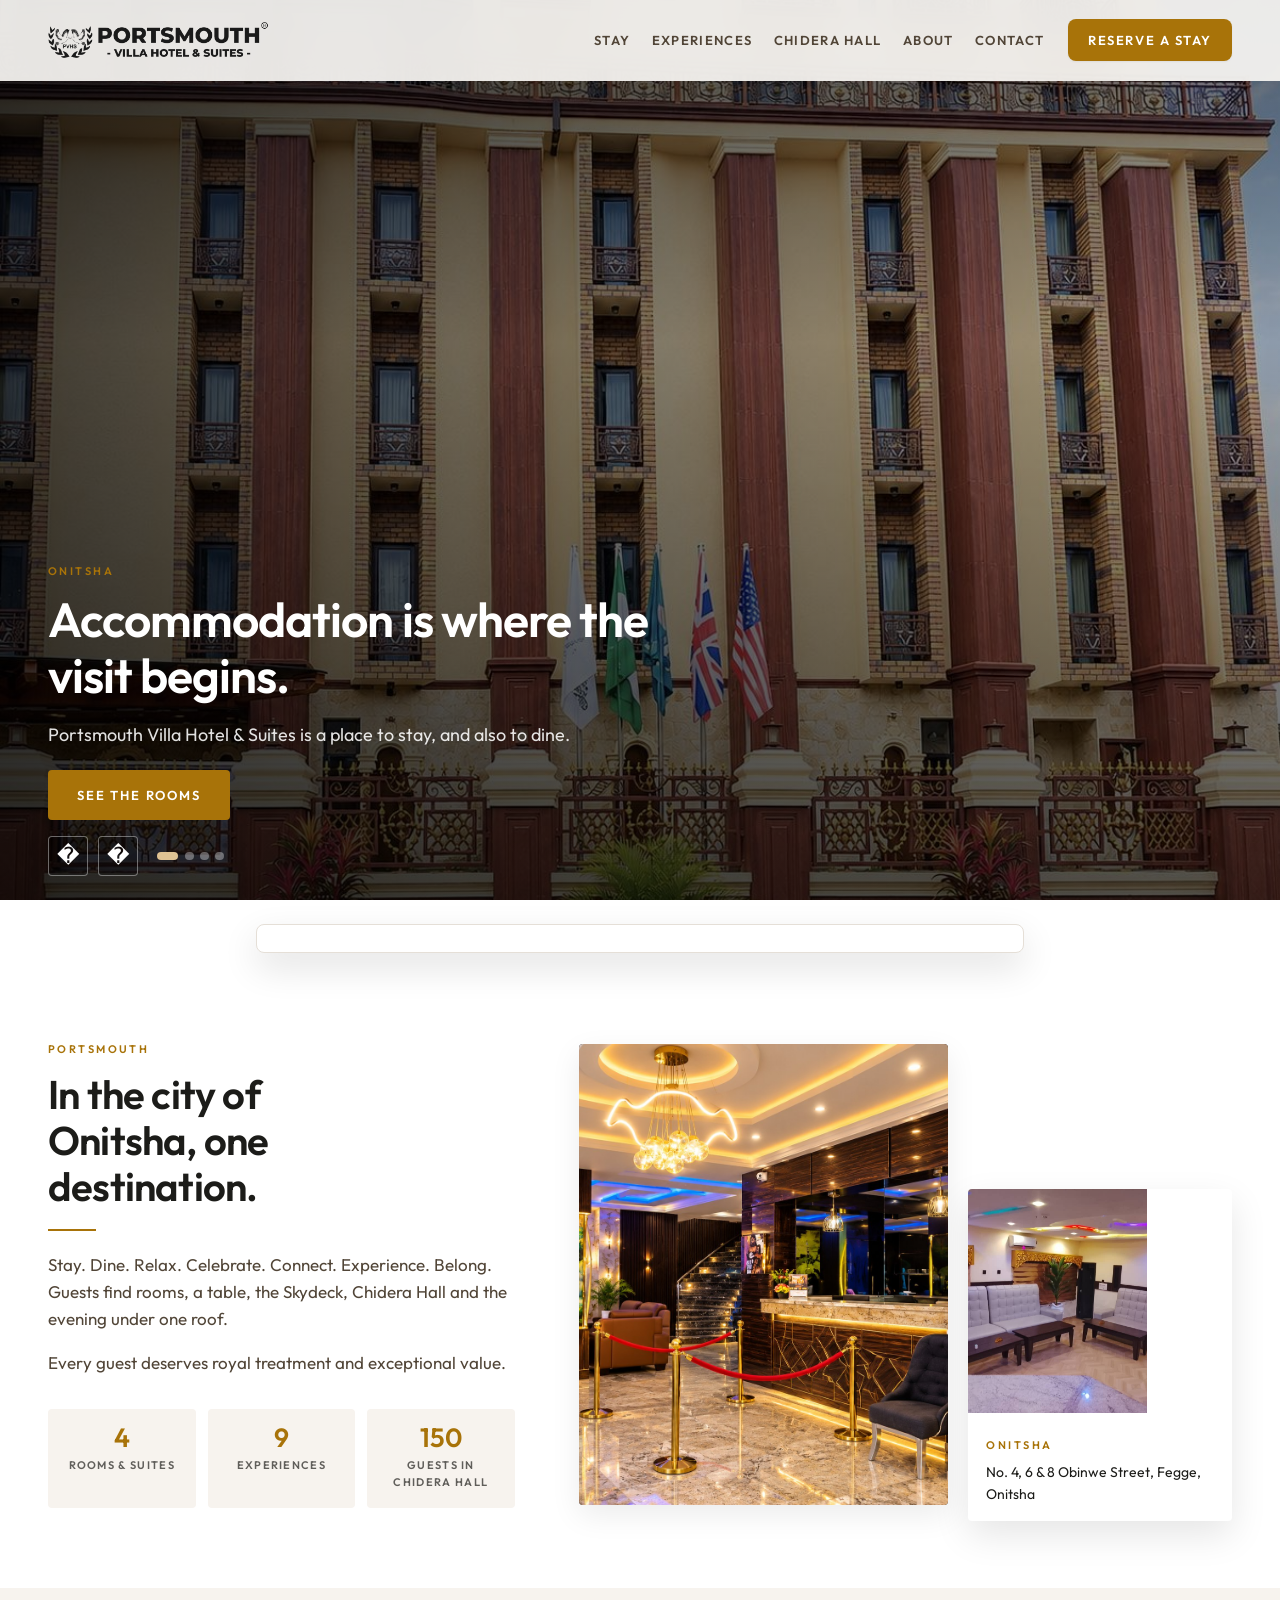
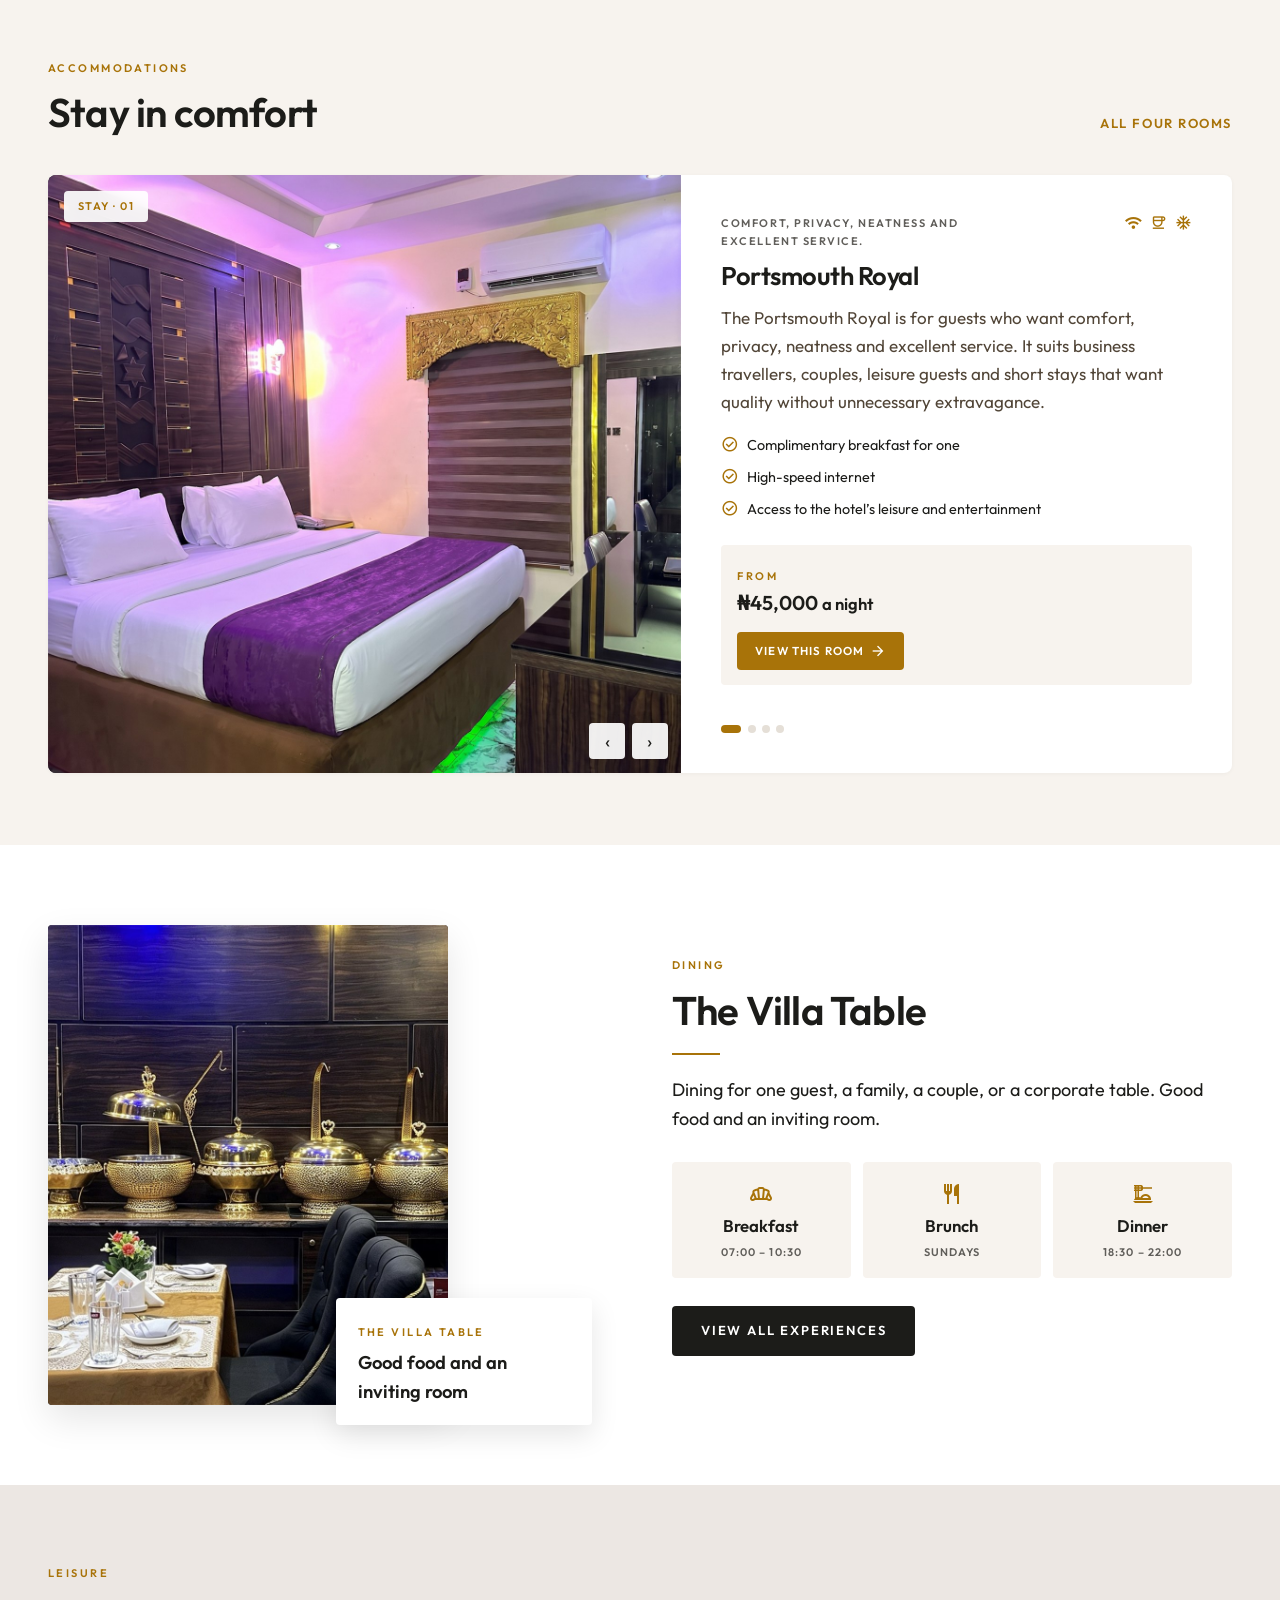
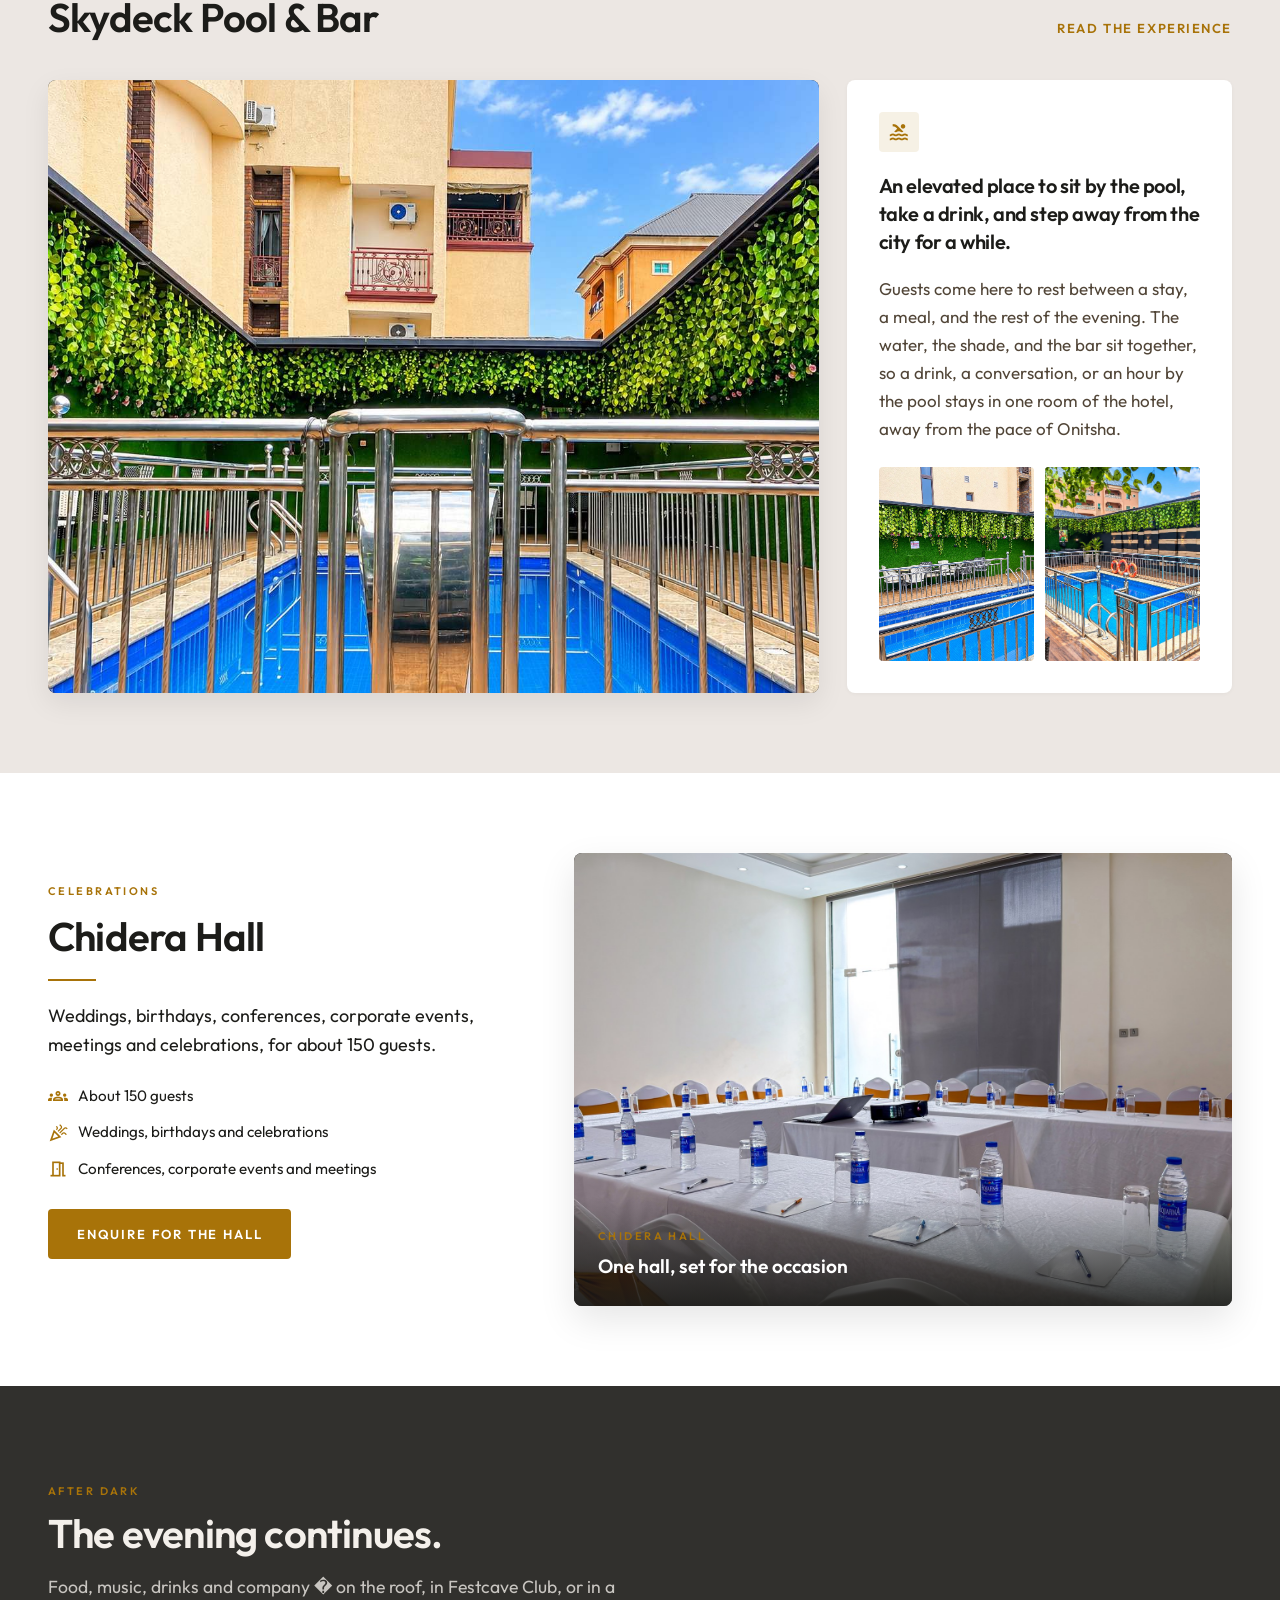
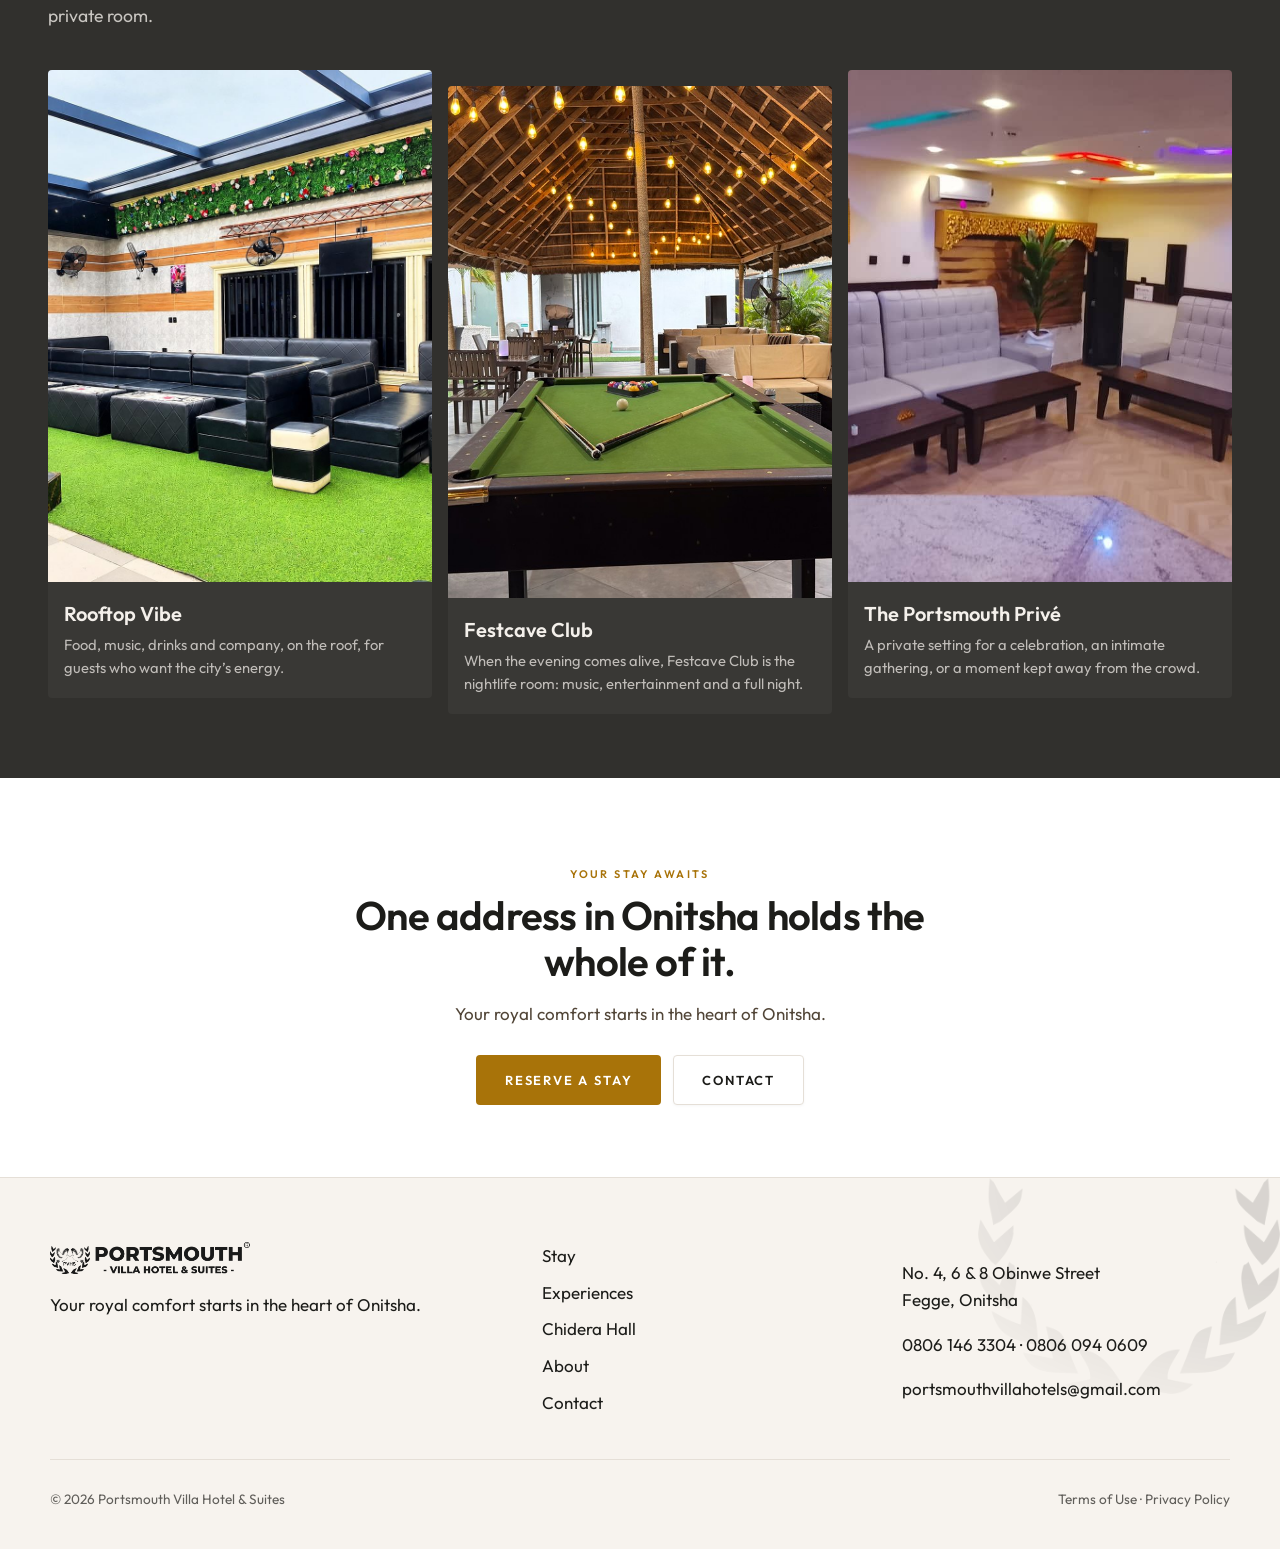
==== commit 9a202c39: "g" ====
--- a/index.html
+++ b/index.html
@@ -10,8 +10,8 @@
   <link rel="preconnect" href="https://fonts.gstatic.com" crossorigin>
   <link href="https://fonts.googleapis.com/css2?family=Outfit:wght@400;500;600;700&amp;display=swap" rel="stylesheet">
   <link href="https://fonts.googleapis.com/css2?family=Material+Symbols+Outlined:opsz,wght,FILL,GRAD@24,400,0,0&amp;display=swap" rel="stylesheet">
-  <link rel="stylesheet" href="css/portsmouth.css">
-  <link rel="stylesheet" href="css/home.css">
+  <link rel="stylesheet" href="css/portsmouth.css?v=20261120-1">
+  <link rel="stylesheet" href="css/home.css?v=20261120-1">
 </head>
 <body data-page="home">
   <div id="site-header-root"></div>
@@ -30,8 +30,8 @@
           </div>
         </div>
         <div class="home-hero__controls">
-          <button type="button" data-hero-prev aria-label="Previous slide">‹</button>
-          <button type="button" data-hero-next aria-label="Next slide">›</button>
+          <button type="button" data-hero-prev aria-label="Previous slide">�</button>
+          <button type="button" data-hero-next aria-label="Next slide">�</button>
           <div class="home-hero__dots" data-hero-dots></div>
         </div>
       </div>
@@ -189,7 +189,7 @@
         <div class="home-evening__intro home-reveal">
           <p class="label">After dark</p>
           <h2>The evening continues.</h2>
-          <p>Food, music, drinks and company — on the roof, in Festcave Club, or in a private room.</p>
+          <p>Food, music, drinks and company � on the roof, in Festcave Club, or in a private room.</p>
         </div>
         <div class="home-evening__grid home-reveal" id="evening"></div>
       </div>
@@ -212,9 +212,9 @@
     <span class="material-symbols-outlined" aria-hidden="true">arrow_upward</span>
   </button>
   <div id="site-footer-root"></div>
-  <script src="js/content.js"></script>
-  <script src="js/images.js"></script>
-  <script src="js/site-chrome.js"></script>
-  <script src="js/pages.js"></script>
+  <script src="js/content.js?v=20261120-1"></script>
+  <script src="js/images.js?v=20261120-1"></script>
+  <script src="js/site-chrome.js?v=20261120-1"></script>
+  <script src="js/pages.js?v=20261120-1"></script>
 </body>
 </html>
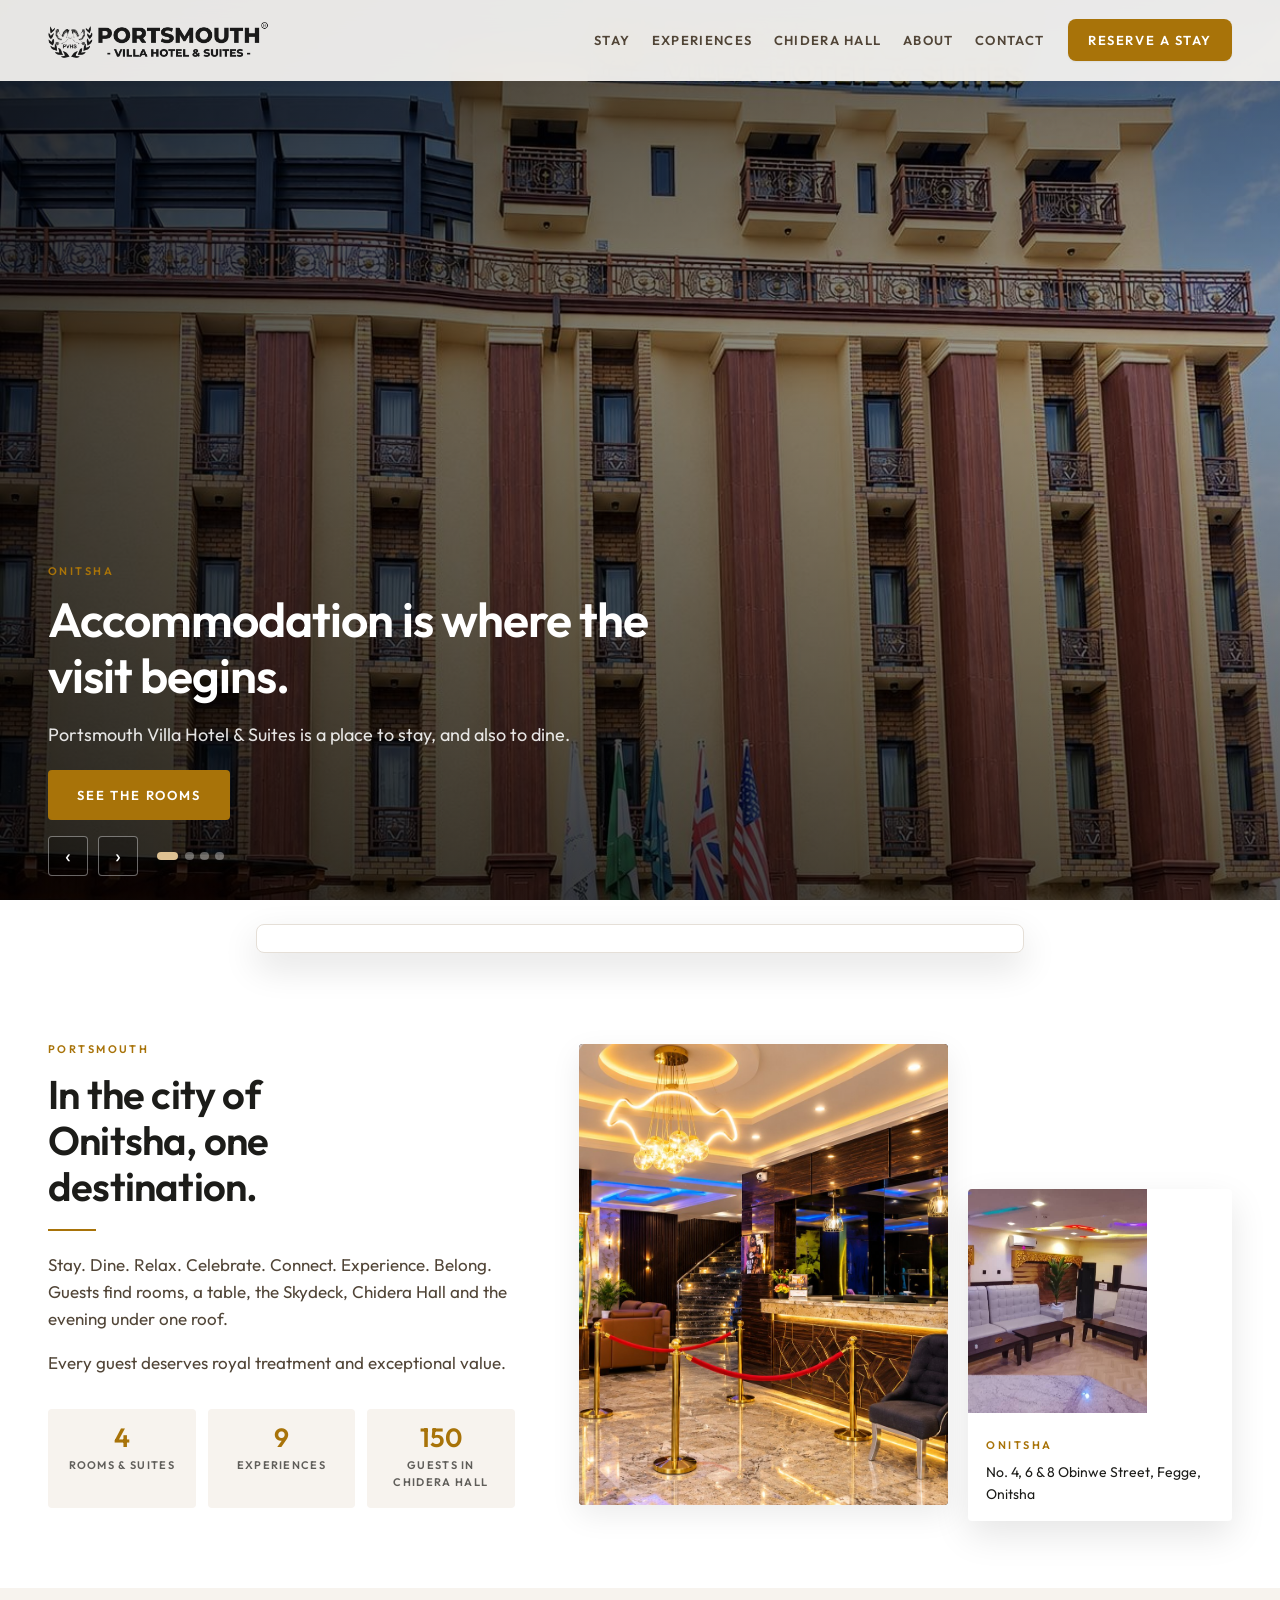
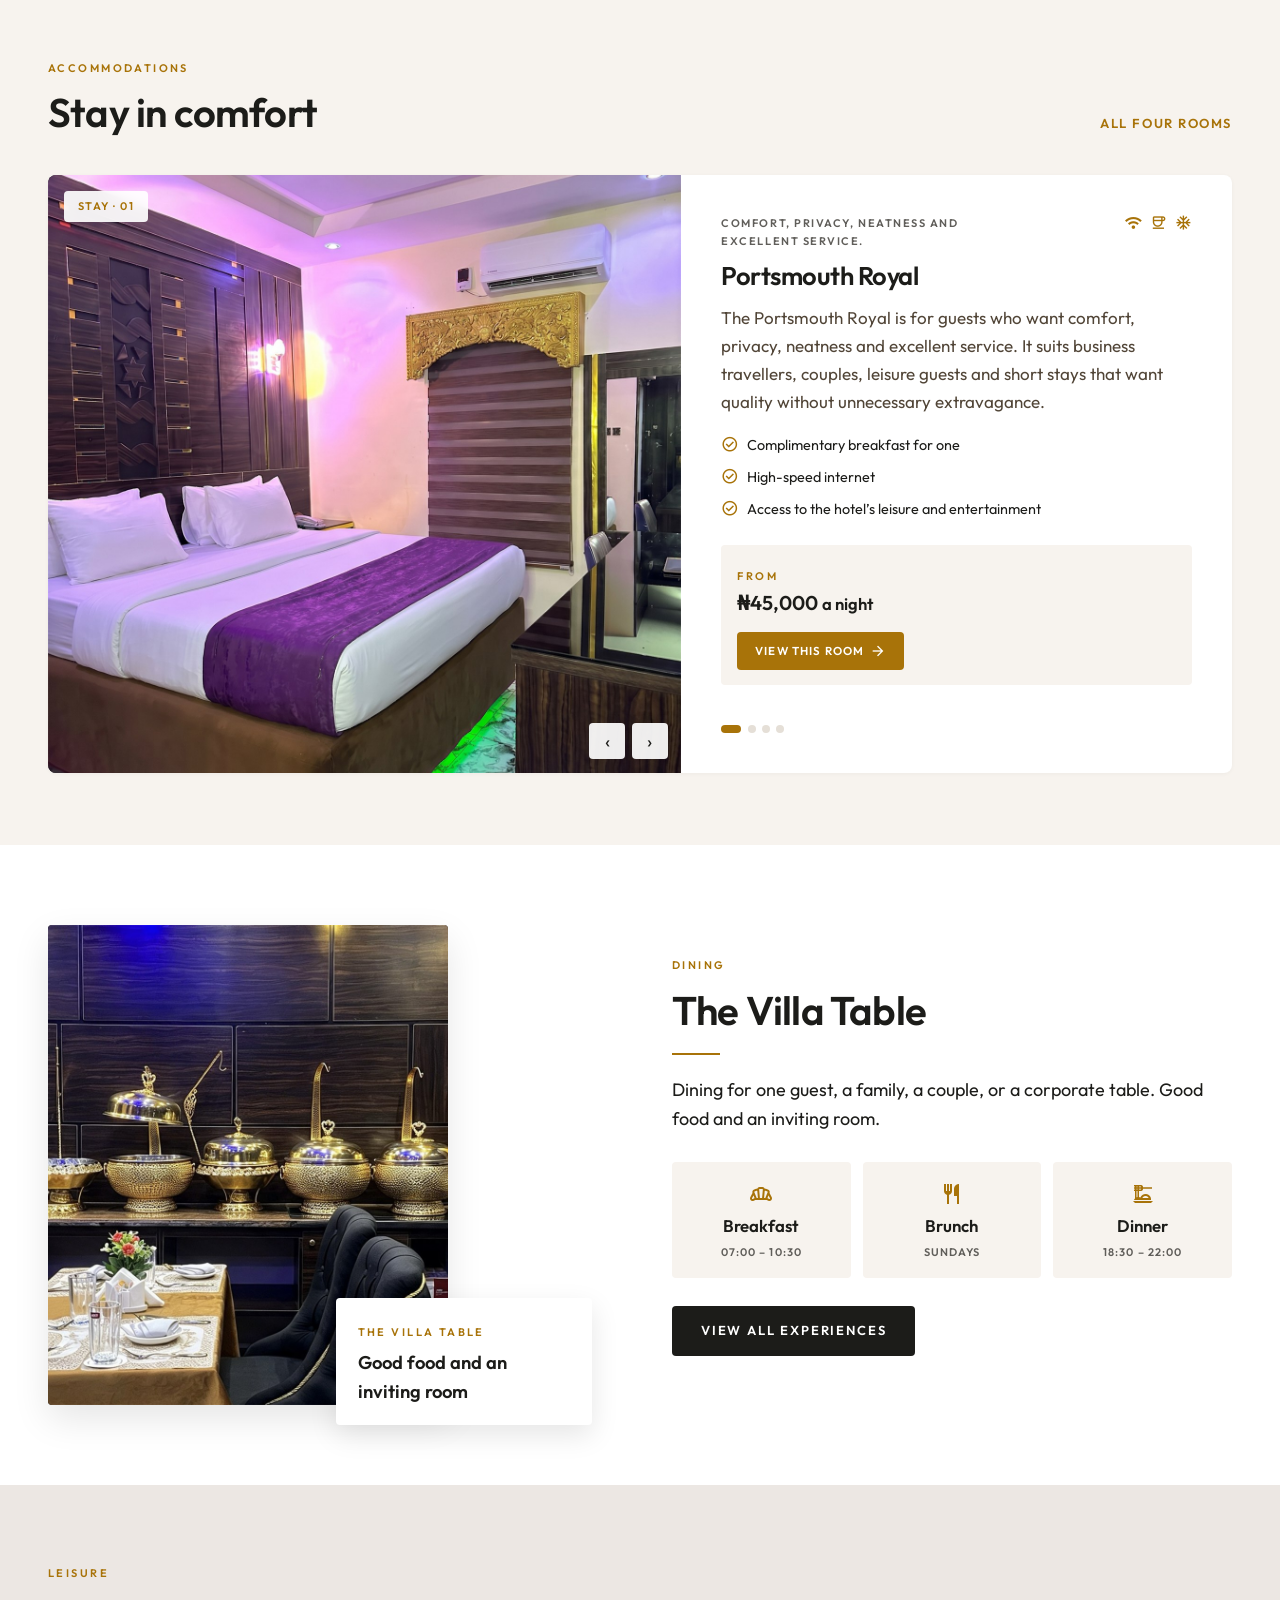
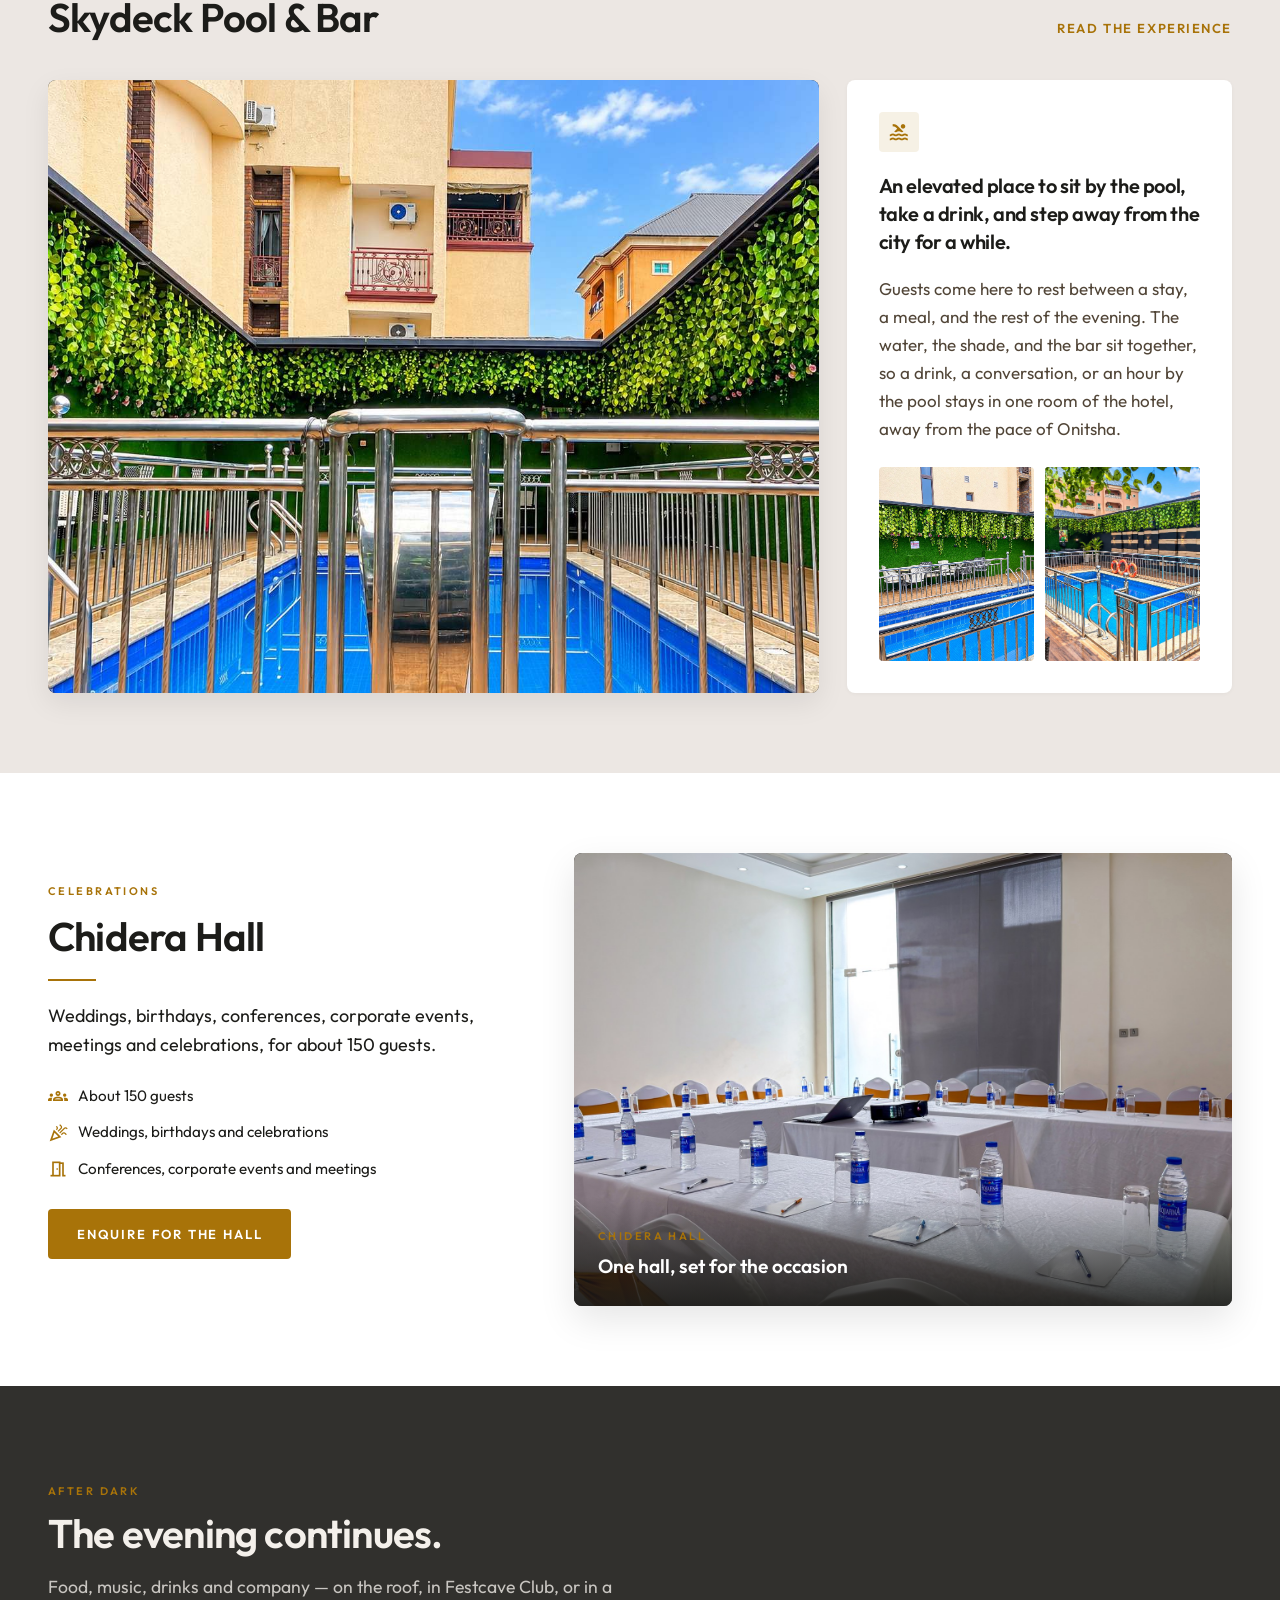
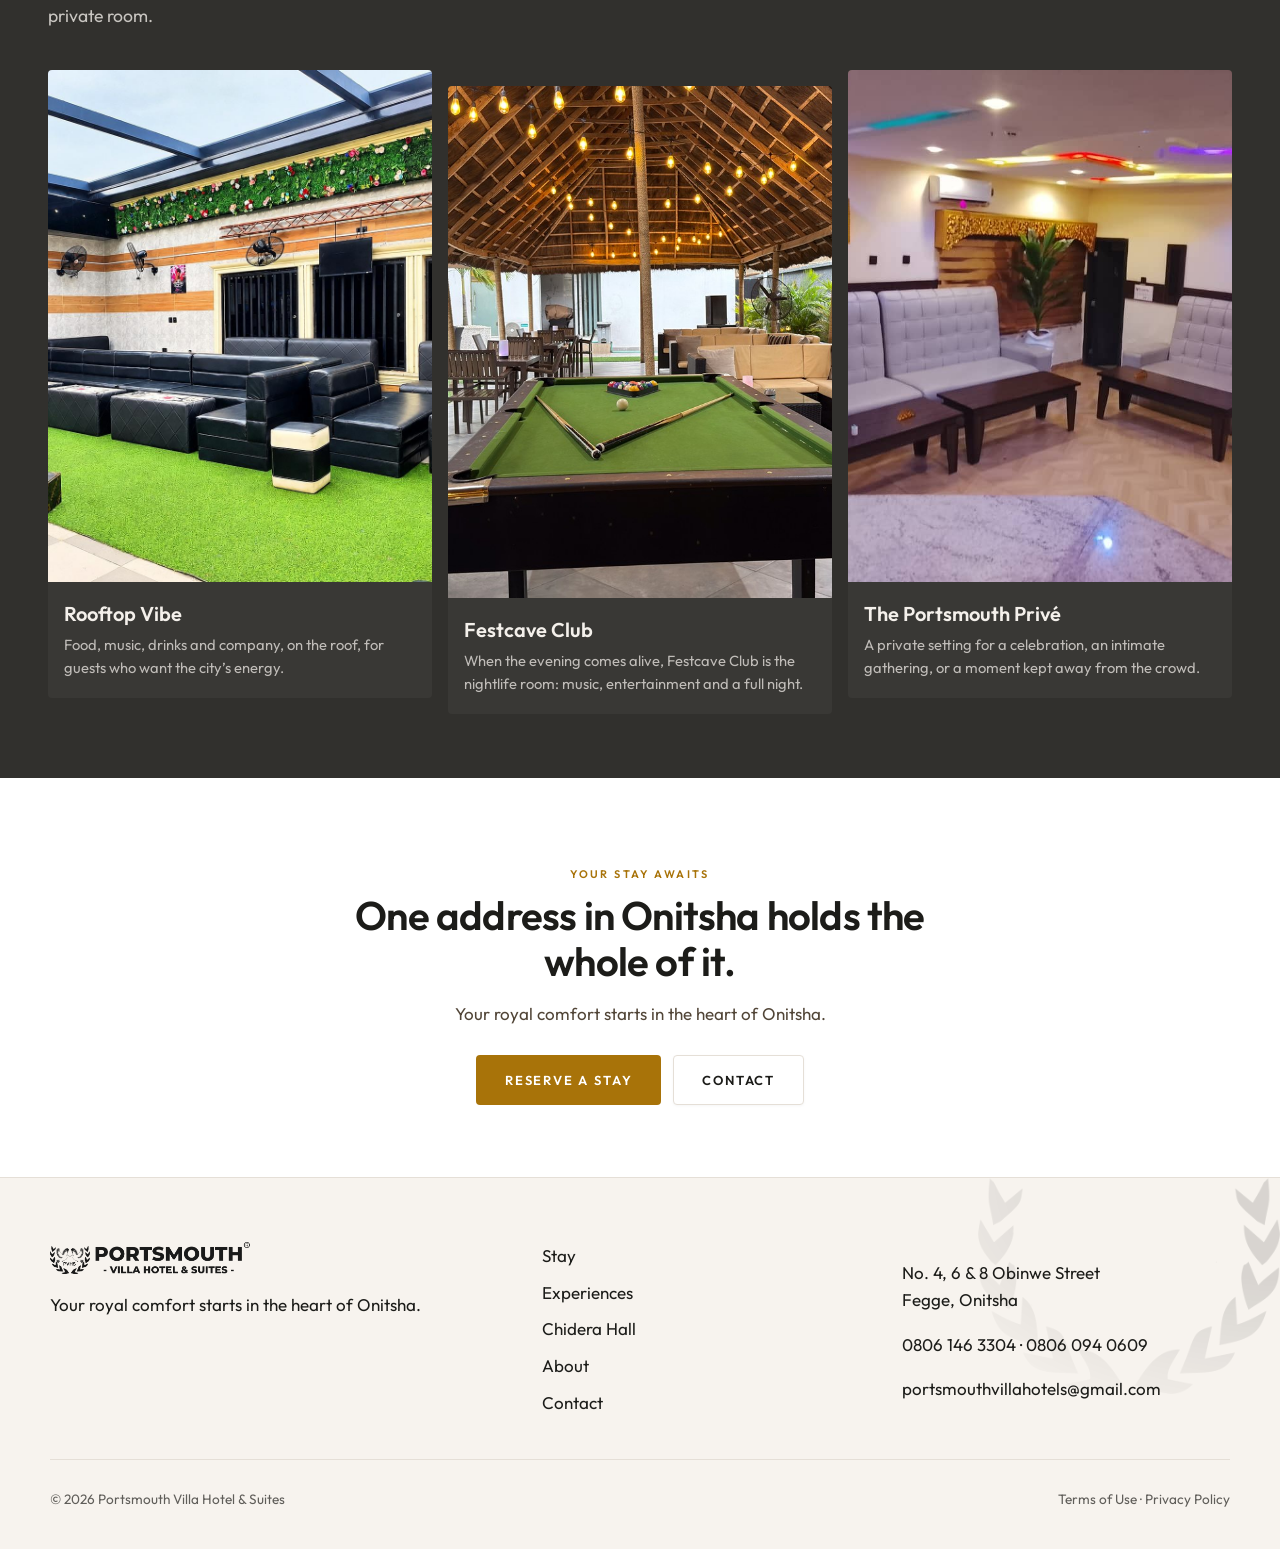
==== commit c4294b1d: "qwerty" ====
--- a/index.html
+++ b/index.html
@@ -10,8 +10,8 @@
   <link rel="preconnect" href="https://fonts.gstatic.com" crossorigin>
   <link href="https://fonts.googleapis.com/css2?family=Outfit:wght@400;500;600;700&amp;display=swap" rel="stylesheet">
   <link href="https://fonts.googleapis.com/css2?family=Material+Symbols+Outlined:opsz,wght,FILL,GRAD@24,400,0,0&amp;display=swap" rel="stylesheet">
-  <link rel="stylesheet" href="css/portsmouth.css?v=20261120-1">
-  <link rel="stylesheet" href="css/home.css?v=20261120-1">
+  <link rel="stylesheet" href="css/portsmouth.css?v=20261120-2">
+  <link rel="stylesheet" href="css/home.css?v=20261120-2">
 </head>
 <body data-page="home">
   <div id="site-header-root"></div>
@@ -30,8 +30,8 @@
           </div>
         </div>
         <div class="home-hero__controls">
-          <button type="button" data-hero-prev aria-label="Previous slide">�</button>
-          <button type="button" data-hero-next aria-label="Next slide">�</button>
+          <button type="button" data-hero-prev aria-label="Previous slide">&lsaquo;</button>
+          <button type="button" data-hero-next aria-label="Next slide">&rsaquo;</button>
           <div class="home-hero__dots" data-hero-dots></div>
         </div>
       </div>
@@ -189,7 +189,7 @@
         <div class="home-evening__intro home-reveal">
           <p class="label">After dark</p>
           <h2>The evening continues.</h2>
-          <p>Food, music, drinks and company � on the roof, in Festcave Club, or in a private room.</p>
+          <p>Food, music, drinks and company &mdash; on the roof, in Festcave Club, or in a private room.</p>
         </div>
         <div class="home-evening__grid home-reveal" id="evening"></div>
       </div>
@@ -212,9 +212,9 @@
     <span class="material-symbols-outlined" aria-hidden="true">arrow_upward</span>
   </button>
   <div id="site-footer-root"></div>
-  <script src="js/content.js?v=20261120-1"></script>
-  <script src="js/images.js?v=20261120-1"></script>
-  <script src="js/site-chrome.js?v=20261120-1"></script>
-  <script src="js/pages.js?v=20261120-1"></script>
+  <script src="js/content.js?v=20261120-2"></script>
+  <script src="js/images.js?v=20261120-2"></script>
+  <script src="js/site-chrome.js?v=20261120-2"></script>
+  <script src="js/pages.js?v=20261120-2"></script>
 </body>
 </html>
